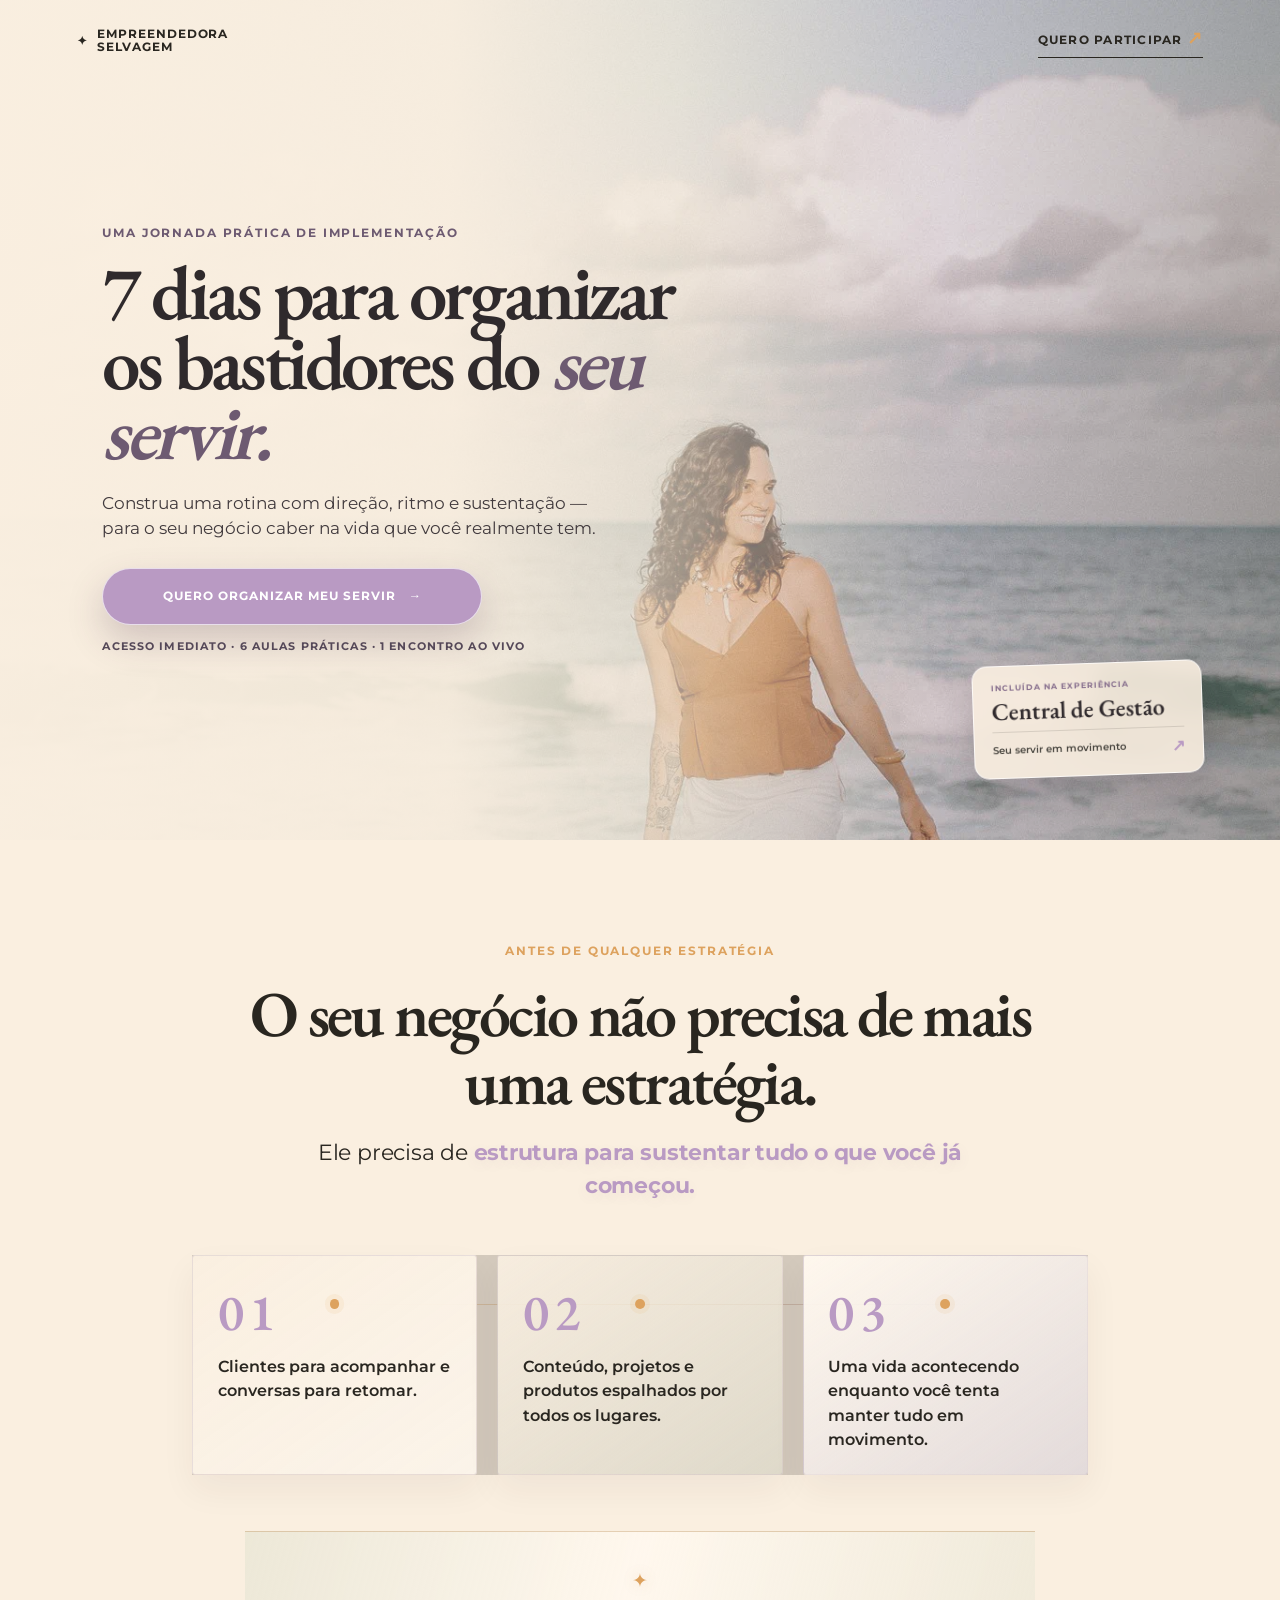
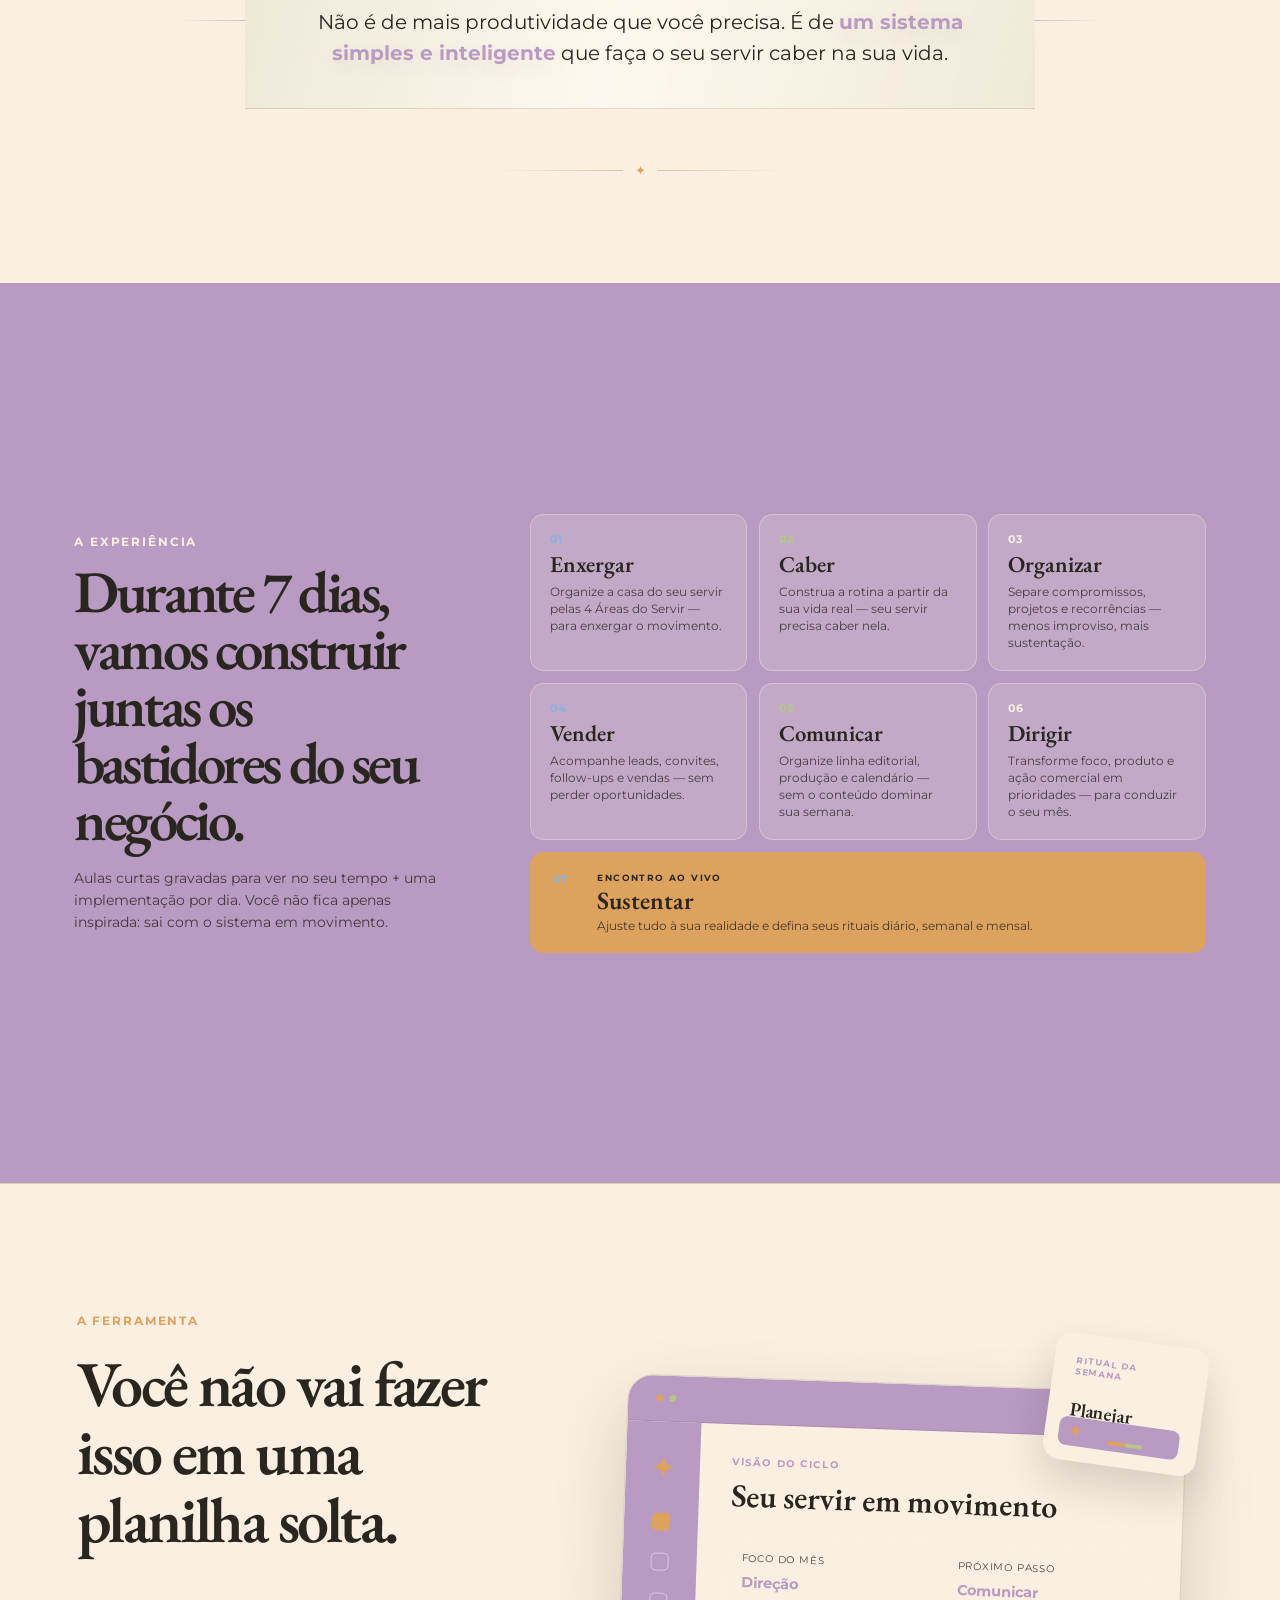
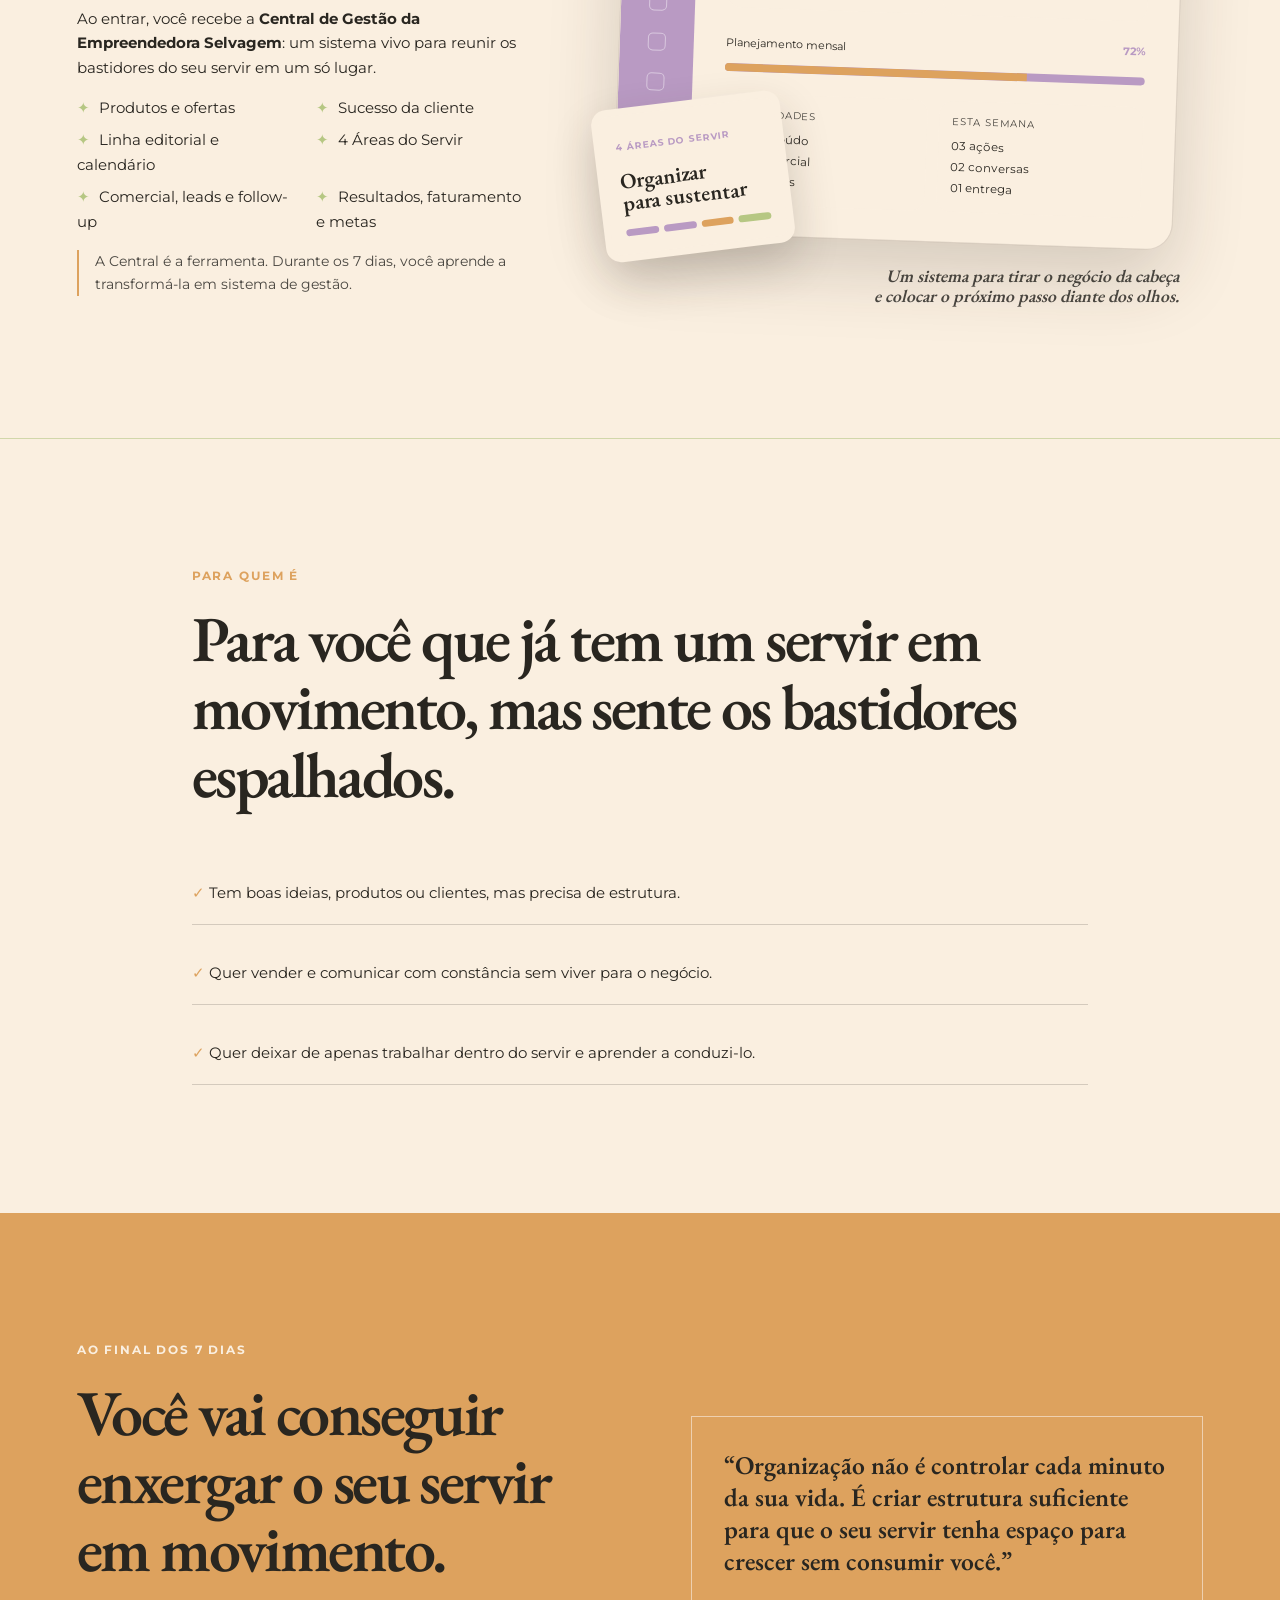
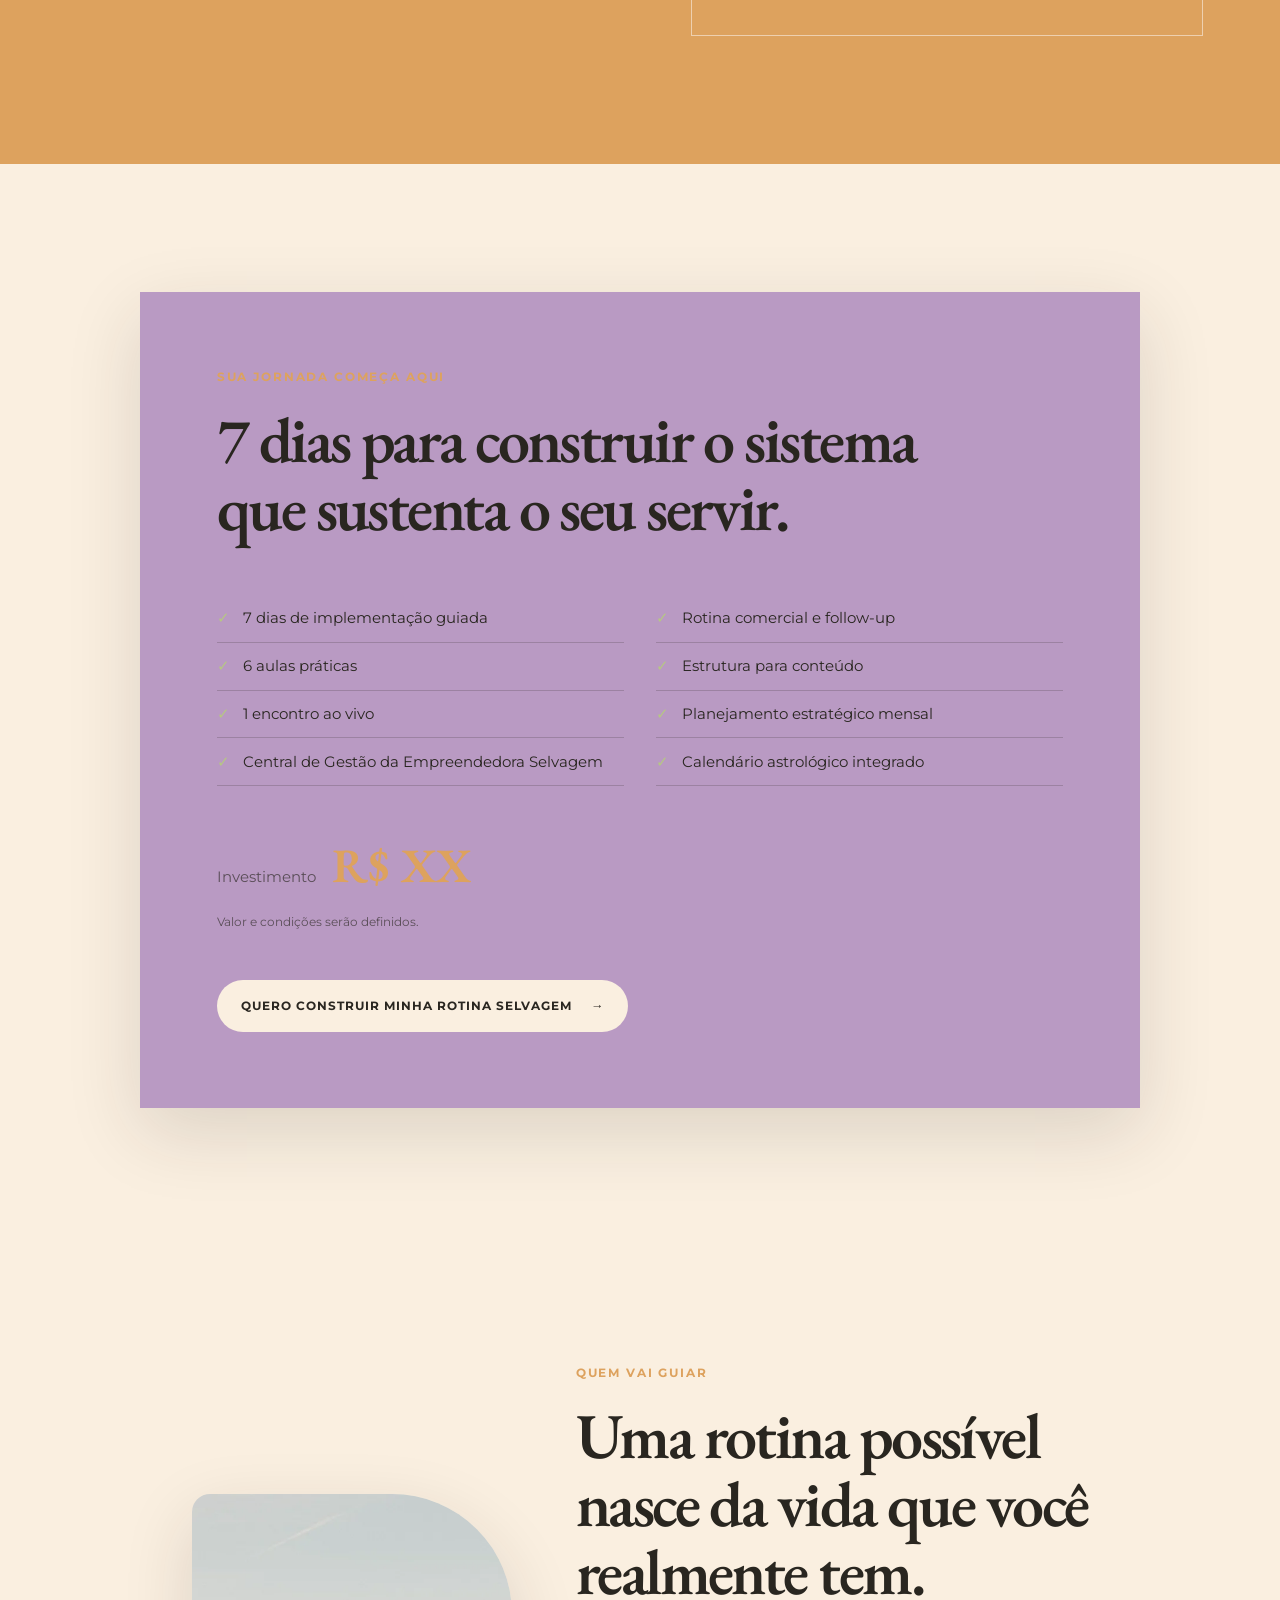
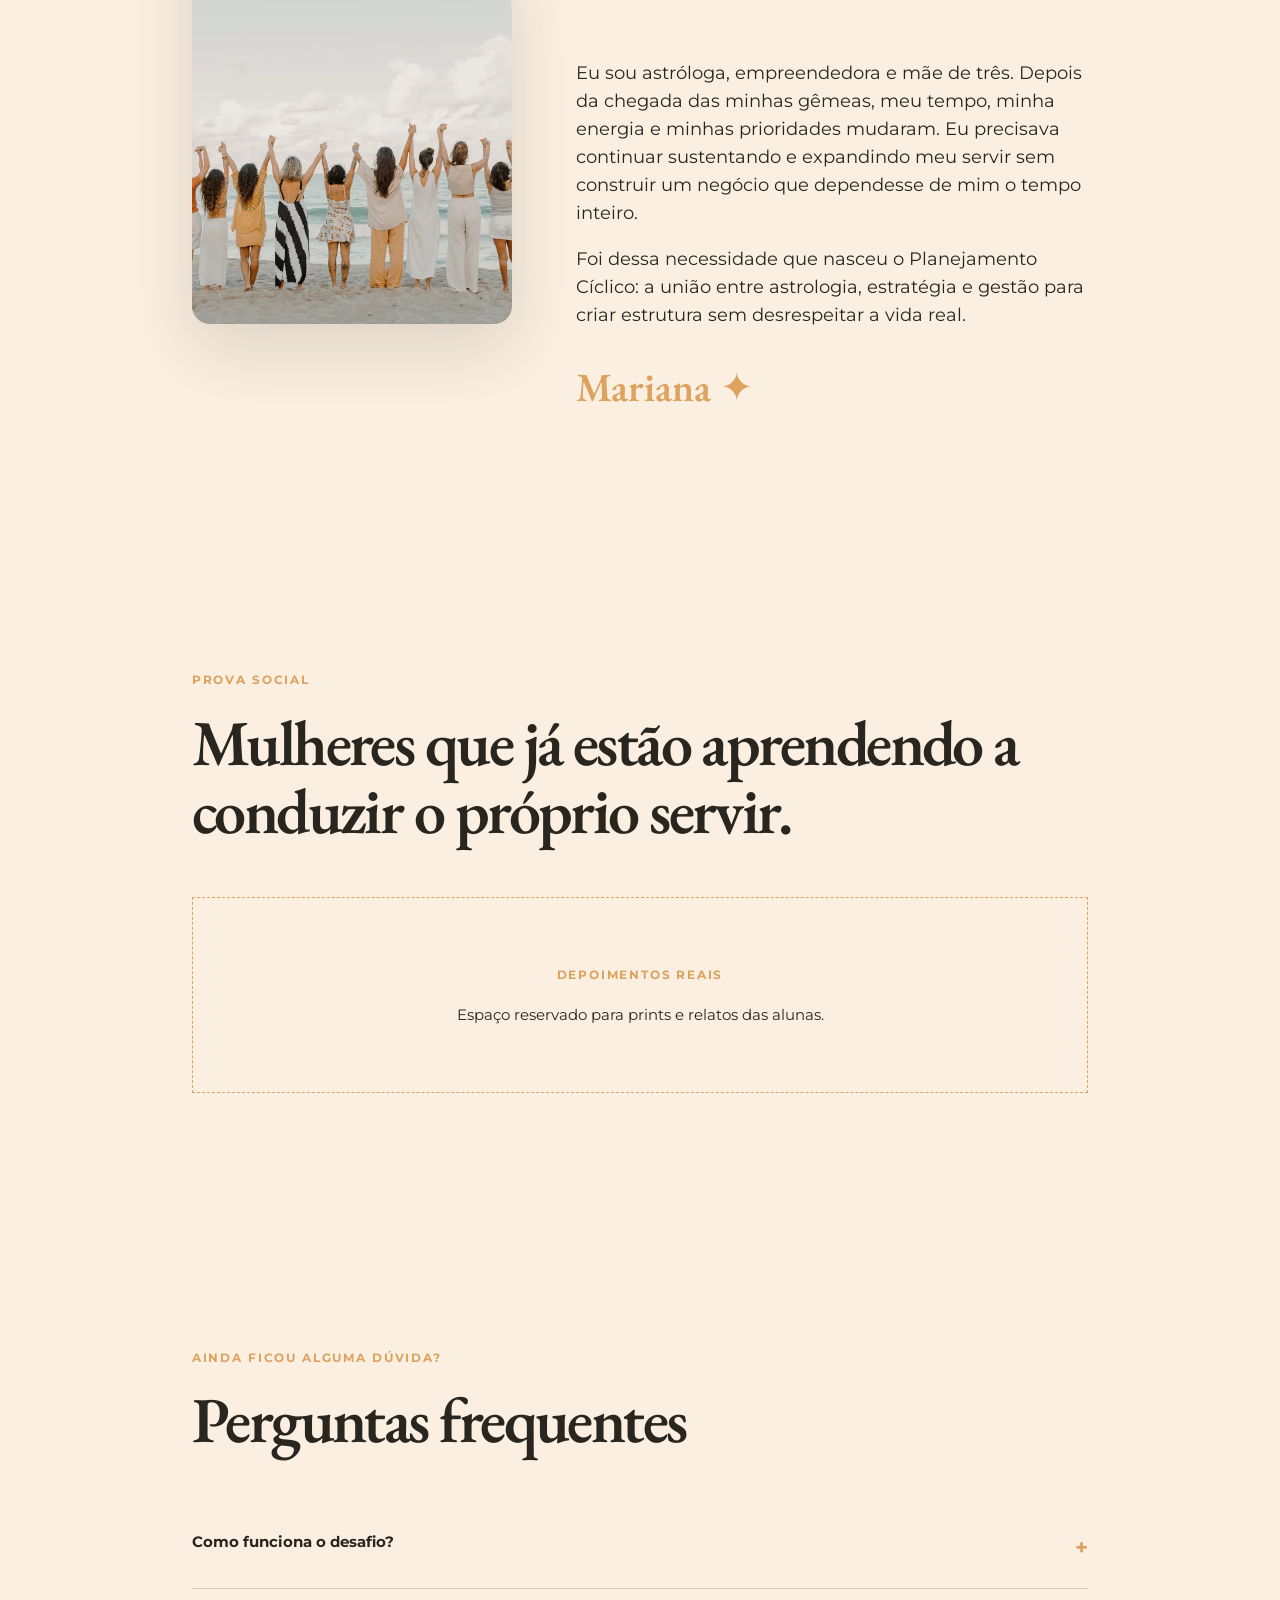
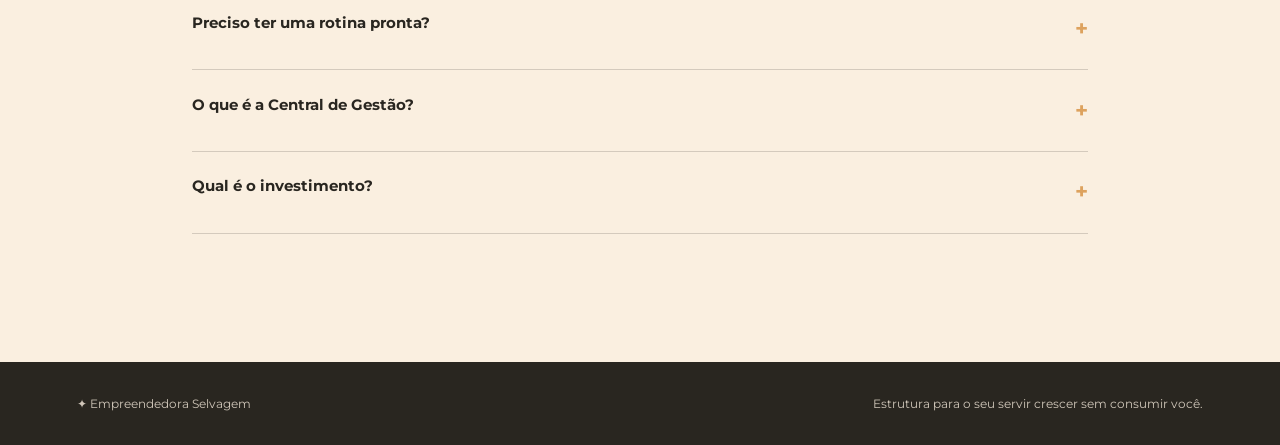
==== V2/index.html @ bae923fe "feat: add background-image hero alternative v2" ====
<!doctype html>
<html lang="pt-BR">
<head>
  <meta charset="utf-8">
  <meta name="viewport" content="width=device-width, initial-scale=1">
  <meta name="description" content="7 dias para organizar os bastidores do seu servir e construir uma rotina que caiba na sua vida.">
  <title>Rotina da Empreendedora Selvagem | 7 dias para organizar seu servir</title>
  <style>
@font-face{font-family:'EB Garamond';font-style:normal;font-weight:600;font-display:swap;src:url([data-uri]) format('woff2');}
@font-face{font-family:'Montserrat';font-style:normal;font-weight:400 700;font-display:swap;src:url([data-uri]) format('woff2');}







:root{--ink:#292620;--deep:#B99AC3;--cream:#FAEFE0;--paper:#FAEFE0;--rose:#B99AC3;--gold:#DDA25E;--sage:#B6C783;--line:rgba(52,40,32,.16);--shadow:0 24px 70px rgba(16,45,41,.12)}*{box-sizing:border-box}html{scroll-behavior:smooth}body{margin:0;background:var(--paper);color:var(--ink);font-family:Montserrat,'Trebuchet MS','Segoe UI',Arial,sans-serif;line-height:1.6}h1,h2,h3,p{margin-top:0}h1,h2,h3{font-family:'EB Garamond',Georgia,'Times New Roman',serif;font-weight:600;line-height:1.06}h1{font-size:clamp(3.2rem,7vw,7rem);letter-spacing:-.055em;margin-bottom:1.5rem}h2{font-size:clamp(2.4rem,5vw,4.8rem);letter-spacing:-.04em}h3{font-size:2rem;margin:.35rem 0 1rem}.section{padding:8rem max(6vw,24px)}.narrow{max-width:1050px;margin:auto}.site-header{height:82px;display:flex;align-items:center;justify-content:space-between;padding:0 max(6vw,24px);position:absolute;top:0;left:0;right:0;z-index:2}.brand{font-weight:700;text-transform:uppercase;letter-spacing:.08em;font-size:.72rem;line-height:1.1;color:inherit;text-decoration:none;display:flex;gap:.6rem;align-items:center}.brand:first-letter{font-size:1.5rem;color:var(--rose)}.header-link{color:inherit;text-decoration:none;border-bottom:1px solid currentColor;padding-bottom:4px;font-size:.78rem;font-weight:700;text-transform:uppercase;letter-spacing:.1em}.header-link span{color:var(--rose);font-size:1.1rem}.eyebrow{text-transform:uppercase;letter-spacing:.16em;font-size:.72rem;font-weight:700;color:var(--rose);margin-bottom:1.2rem}.hero{min-height:100vh;padding-top:13rem;display:grid;grid-template-columns:1.1fr .9fr;align-items:center;gap:5vw;background:var(--cream);overflow:hidden}.hero-copy{max-width:720px}.hero h1 em{color:var(--rose);font-style:normal}.hero-lead{max-width:600px;font-size:1.18rem}.hero-actions{display:flex;align-items:center;gap:1.2rem;flex-wrap:wrap;margin-top:2.2rem}.button{display:inline-flex;align-items:center;justify-content:center;gap:1.2rem;min-height:52px;padding:0 1.5rem;border-radius:999px;text-decoration:none;font-size:.78rem;font-weight:700;text-transform:uppercase;letter-spacing:.08em;transition:.25s ease}.button:hover{transform:translateY(-3px);box-shadow:var(--shadow)}.button-primary{background:var(--rose);color:#fff}.button-light{background:var(--cream);color:var(--ink)}.microcopy{font-size:.75rem;max-width:130px;line-height:1.3;opacity:.7}.hero-art{min-height:480px;position:relative;display:grid;place-items:center}.orbit{position:absolute;border:1px solid rgba(24,59,52,.35);border-radius:50%;transform:rotate(-28deg)}.orbit-one{width:80%;height:45%;border-color:var(--rose)}.orbit-two{width:80%;height:68%;transform:rotate(58deg)}.orbit-three{width:65%;height:90%;transform:rotate(25deg);border-style:dashed}.sun{height:190px;width:190px;border-radius:50%;background:var(--rose);color:#fff;display:grid;place-content:center;text-align:center;font:600 5rem/ .8 'EB Garamond',Georgia,'Times New Roman',serif;box-shadow:0 25px 60px rgba(216,121,114,.3);z-index:1}.sun small{font:700 .8rem 'DM Sans';letter-spacing:.2em;text-transform:uppercase;margin-top:1rem}.leaf{position:absolute;color:var(--gold);font-size:2rem}.leaf-a{top:20%;left:12%}.leaf-b{right:13%;top:15%;color:var(--rose)}.leaf-c{bottom:12%;right:25%}.problem{padding-top:10rem;padding-bottom:10rem;text-align:center}.problem>p:not(.eyebrow){font-size:1.25rem}.problem-grid{display:grid;grid-template-columns:repeat(3,1fr);gap:1px;background:var(--line);margin:4rem 0;text-align:left}.problem-card{background:var(--paper);padding:2rem}.problem-card span,.day-number{color:var(--rose);font-weight:700;letter-spacing:.1em}.problem-card p{margin:2.5rem 0 0;font-weight:600}.closing-copy{max-width:680px;margin:auto}.journey{background:var(--deep);color:var(--cream)}.section-intro{max-width:780px;margin-bottom:4rem}.section-intro h2{color:#fff}.section-intro>p:last-child{max-width:560px;opacity:.75}.days-grid{display:grid;grid-template-columns:repeat(4,1fr);gap:1px;background:rgba(245,240,230,.2)}.day-card{background:var(--deep);padding:2rem;min-height:270px;border:1px solid rgba(245,240,230,.12)}.day-card p{opacity:.75}.day-card b{font-size:.82rem;color:var(--gold)}.day-live{grid-column:span 2;background:var(--rose);border-color:var(--rose)}.day-live p,.day-live b{opacity:1;color:#fff}.tag{font-size:.72rem;text-transform:uppercase;letter-spacing:.12em;font-weight:700}.system{display:grid;grid-template-columns:.9fr 1.1fr;gap:9vw;align-items:center;background:var(--sage)}.system-visual{display:grid;place-items:center}.dashboard{width:min(390px,90%);height:300px;background:var(--cream);border-radius:15px;padding:1.4rem;box-shadow:var(--shadow);transform:rotate(-4deg)}.dash-dot{display:inline-block;width:8px;height:8px;border-radius:50%;background:var(--rose);margin-right:5px}.dash-line{height:52px;background:linear-gradient(135deg,transparent 48%,var(--rose) 49%,var(--rose) 51%,transparent 52%),linear-gradient(165deg,transparent 58%,var(--gold) 59%,var(--gold) 61%,transparent 62%);margin:2rem 0;border-bottom:1px solid var(--line)}.dash-row{display:flex;gap:10px}.dash-row i{display:block;height:45px;flex:1;background:#B6C783;border-radius:6px}.dash-row i:first-child{background:var(--rose)}.dash-row.short{margin-top:10px}.dash-row.short i{height:25px}.system-visual p{font:600 1.35rem/1.1 'EB Garamond',Georgia,'Times New Roman',serif;margin-top:3rem;text-align:center}.feature-list{display:grid;grid-template-columns:1fr 1fr;gap:.7rem 2rem;padding:0;list-style:none}.feature-list li:before{content:'✦';color:var(--rose);margin-right:.6rem}.note{border-left:2px solid var(--rose);padding-left:1rem;font-size:.9rem}.audience{padding-top:10rem;padding-bottom:10rem}.checks{display:grid;gap:1rem;margin-top:3rem}.checks p{margin:0;padding:1.2rem 0;border-bottom:1px solid var(--line)}.checks p::first-letter{color:var(--rose)}.transformation{background:var(--rose);color:#fff;display:grid;grid-template-columns:1fr 1fr;gap:8vw;align-items:end}.transformation .eyebrow{color:var(--cream)}.quote-box{border:1px solid rgba(255,255,255,.5);padding:2rem;font:1.6rem/1.25 'EB Garamond',Georgia,'Times New Roman',serif}.offer{background:var(--cream);padding-top:7rem;padding-bottom:7rem}.offer-card{max-width:1000px;margin:auto;background:var(--deep);color:var(--cream);padding:clamp(2rem,6vw,5rem);box-shadow:var(--shadow)}.offer-card h2{max-width:700px;color:#fff}.offer-columns{display:grid;grid-template-columns:1fr 1fr;gap:2rem;margin:3rem 0}.offer-columns ul{margin:0;padding:0;list-style:none}.offer-columns li{padding:.7rem 0;border-bottom:1px solid rgba(245,240,230,.18)}.offer-columns li:before{content:'✓';color:var(--gold);margin-right:.8rem}.price-placeholder{margin:3rem 0;display:flex;align-items:baseline;gap:1rem;flex-wrap:wrap}.price-placeholder span,.price-placeholder small{opacity:.65}.price-placeholder strong{font:600 3rem 'EB Garamond',Georgia,'Times New Roman',serif;color:var(--gold)}.price-placeholder small{flex-basis:100%;font-size:.75rem}.about{padding-top:10rem;padding-bottom:6rem}.about p:not(.eyebrow):not(.signature){max-width:700px;font-size:1.1rem}.signature{font:2.5rem 'EB Garamond',Georgia,'Times New Roman',serif;color:var(--rose);margin-top:2rem}.proof{padding-top:4rem;padding-bottom:8rem}.testimonial-placeholder{border:1px dashed var(--rose);padding:4rem;text-align:center;color:var(--rose)}.testimonial-placeholder span{font-weight:700;text-transform:uppercase;letter-spacing:.15em;font-size:.75rem}.testimonial-placeholder p{color:var(--ink);margin:1rem 0 0}.faq{padding-top:5rem;padding-bottom:10rem}.faq details{border-bottom:1px solid var(--line);padding:1.4rem 0}.faq summary{cursor:pointer;font-weight:700;list-style:none;display:flex;justify-content:space-between}.faq summary:after{content:'+';font-size:1.4rem;color:var(--rose)}.faq details[open] summary:after{content:'−'}.faq details p{max-width:700px;margin:1rem 0 0;opacity:.75}.site-footer{padding:2rem max(6vw,24px);background:var(--ink);color:var(--cream);display:flex;justify-content:space-between;gap:2rem;font-size:.75rem}.site-footer p{margin:0;opacity:.8}.reveal{opacity:1;transform:none;transition:opacity .7s ease,transform .7s ease}.reveal.visible{opacity:1;transform:none}@media(max-width:800px){.section{padding:5.5rem 24px}.hero{display:block;padding-top:9rem}.hero-art{min-height:350px;margin-top:2rem}.hero h1{font-size:3.5rem}.problem-grid,.days-grid,.system,.transformation{grid-template-columns:1fr}.day-live{grid-column:span 1}.system-visual{order:2}.feature-list,.offer-columns{grid-template-columns:1fr}.site-footer{display:block}.site-footer p+p{margin-top:.6rem}.header-link{font-size:.65rem}.brand{font-size:.62rem}}

  
/* Mobile polish + offline resilience */
@media(max-width:520px){
  .section{padding:4.5rem 18px}
  .site-header{height:70px;padding:0 18px}
  .brand{font-size:.58rem;letter-spacing:.06em}
  .header-link{font-size:.58rem;letter-spacing:.07em;min-height:44px;display:flex;align-items:center}
  .hero{min-height:auto;padding-top:8.5rem;padding-bottom:4rem}
  .hero h1{font-size:clamp(2.75rem,14vw,4.2rem);line-height:.98;letter-spacing:-.06em}
  .hero-lead{font-size:1rem;line-height:1.55}
  .hero-actions{display:block;margin-top:1.8rem}
  .button{width:100%;min-height:56px;padding:0 1rem;font-size:.68rem}
  .microcopy{display:block;max-width:none;text-align:center;margin:.75rem auto 0}
  .hero-art{min-height:280px;margin-top:1.5rem}
  .sun{width:140px;height:140px;font-size:3.8rem}
  .problem{padding-top:5rem;padding-bottom:5rem}
  h2{font-size:clamp(2.15rem,10vw,3.2rem)}
  .problem-grid{grid-template-columns:1fr;margin:2.5rem 0}
  .problem-card{padding:1.35rem}
  .problem-card p{margin:1rem 0 0}
  .journey{padding-top:5rem;padding-bottom:5rem}
  .section-intro{margin-bottom:2.5rem}
  .days-grid{grid-template-columns:1fr;gap:0}
  .day-card{min-height:0;padding:1.5rem}
  .day-live{grid-column:auto}
  .day-card h3{font-size:1.8rem}
  .system{gap:3rem}
  .system-visual{min-height:280px}
  .dashboard{height:220px;transform:rotate(-2deg)}
  .system-visual p{font-size:1.1rem;margin-top:2rem}
  .feature-list{grid-template-columns:1fr;gap:.2rem}
  .audience{padding-top:5rem;padding-bottom:5rem}
  .transformation{gap:2rem}
  .quote-box{font-size:1.3rem;padding:1.35rem}
  .offer{padding:3rem 18px}
  .offer-card{padding:2rem 1.25rem}
  .offer-card h2{font-size:2.45rem}
  .offer-columns{grid-template-columns:1fr;gap:0;margin:2rem 0}
  .price-placeholder strong{font-size:2.6rem}
  .about{padding-top:5rem;padding-bottom:4rem}
  .about p:not(.eyebrow):not(.signature){font-size:1rem}
  .proof{padding-top:3rem;padding-bottom:5rem}
  .testimonial-placeholder{padding:2.5rem 1rem}
  .faq{padding-top:3rem;padding-bottom:6rem}
  .faq summary{gap:1rem;min-height:44px;align-items:center}
  .site-footer{padding:1.5rem 18px;font-size:.7rem}
}
@media(prefers-reduced-motion:reduce){html{scroll-behavior:auto}.button{transition:none}.reveal{transition:none}}

  
.hero-photo{width:min(320px,72%);height:430px;border-radius:160px 160px 24px 24px;overflow:hidden;transform:rotate(5deg);box-shadow:var(--shadow);border:10px solid rgba(255,255,255,.58);z-index:2}.hero-photo img,.about-photo img,.photo-stack img{width:100%;height:100%;object-fit:cover;display:block}.photo-stack{display:flex;align-items:flex-end;gap:1rem;margin-bottom:2rem;transform:rotate(-3deg)}.photo-stack img{width:145px;height:185px;object-fit:cover;border:7px solid var(--cream);box-shadow:var(--shadow)}.photo-stack img+img{height:220px;transform:translateY(-18px) rotate(5deg)}.system-visual .dashboard{margin-top:-1rem}.about{display:grid;grid-template-columns:minmax(220px,320px) 1fr;gap:5vw;align-items:center}.about-photo{height:430px;border-radius:18px 120px 18px 18px;overflow:hidden;box-shadow:var(--shadow);background:var(--sage)}.about-copy{min-width:0}.about-copy h2{max-width:700px}@media(max-width:800px){.hero-photo{width:210px;height:285px}.photo-stack{justify-content:center}.photo-stack img{width:115px;height:150px}.photo-stack img+img{height:180px}.about{display:block}.about-photo{height:330px;width:min(100%,280px);margin:0 auto 3rem;border-radius:18px 100px 18px 18px}}@media(max-width:520px){.hero-photo{width:190px;height:260px;border-width:7px}.photo-stack{gap:.5rem;margin-bottom:1rem}.photo-stack img{width:100px;height:132px;border-width:5px}.photo-stack img+img{height:160px}.about-photo{height:300px;width:230px}}

/* Central mockup composition */
.central-section{grid-template-columns:.86fr 1.14fr;gap:5vw;overflow:hidden}.central-showcase{position:relative;min-height:590px;display:flex;align-items:center;justify-content:center}.mockup-main{width:min(560px,100%);border-radius:26px;background:#FAEFE0;border:1px solid rgba(52,40,32,.14);box-shadow:0 30px 70px rgba(52,40,32,.18);overflow:hidden;transform:rotate(2deg);z-index:1}.mockup-bar{height:46px;background:#B99AC3;border-bottom:1px solid rgba(52,40,32,.12);display:flex;align-items:center;gap:6px;padding:0 15px;color:#B99AC3;font-size:.7rem}.mockup-bar span{width:7px;height:7px;border-radius:50%;background:#B99AC3}.mockup-bar span:nth-child(2){background:#DDA25E}.mockup-bar span:nth-child(3){background:#B6C783}.mockup-bar b{margin-left:12px;font-weight:700;letter-spacing:.04em}.mockup-bar em{margin-left:auto;font-style:normal;letter-spacing:.12em}.mockup-body{display:grid;grid-template-columns:74px 1fr;min-height:340px}.mockup-body aside{background:#B99AC3;padding:25px 18px;display:flex;flex-direction:column;align-items:center;gap:22px;color:#fff}.mockup-body aside strong{font-family:'EB Garamond',Georgia,serif;font-size:1.7rem;color:#DDA25E}.mockup-body aside i{width:18px;height:18px;border:1px solid rgba(255,255,255,.45);border-radius:5px;display:block}.mockup-body aside i.active{background:#DDA25E;border-color:#DDA25E}.mockup-content{padding:30px 32px;color:#292620}.mock-kicker{font-size:.62rem;letter-spacing:.16em;color:#B99AC3;font-weight:800;margin-bottom:.6rem}.mockup-content h3{font:600 2rem/1.05 'EB Garamond',Georgia,serif;margin:0 0 1.5rem;color:#292620}.mock-stats{display:grid;grid-template-columns:1fr 1fr;gap:12px}.mock-stats div,.mock-columns div{background:#FAEFE0;border-radius:14px;padding:13px}.mock-stats small,.mock-columns small{display:block;font-size:.62rem;color:#4A4741;text-transform:uppercase;letter-spacing:.08em}.mock-stats b{display:block;margin-top:5px;color:#B99AC3;font-size:.9rem}.mock-progress{margin:22px 0}.mock-progress span,.mock-progress b{font-size:.68rem}.mock-progress b{float:right;color:#B99AC3}.mock-progress i{display:block;clear:both;height:8px;border-radius:9px;background:#B99AC3;margin-top:9px;overflow:hidden}.mock-progress u{display:block;width:72%;height:100%;background:#DDA25E;text-decoration:none}.mock-columns{display:grid;grid-template-columns:1fr 1fr;gap:12px}.mock-columns p{font-size:.72rem;line-height:1.8;margin:7px 0 0}.mockup-float{position:absolute;border:7px solid #FAEFE0;box-shadow:0 20px 45px rgba(52,40,32,.2);z-index:2}.mockup-planner{width:150px;height:190px;right:0;top:4%;transform:rotate(8deg);border-radius:12px;overflow:hidden;background:#DDA25E}.mockup-planner img{width:100%;height:100%;display:block;object-fit:cover}.mockup-planner span{position:absolute;bottom:9px;left:9px;color:#fff;background:#B99AC3;padding:6px 9px;border-radius:8px;font:600 .85rem/1 'EB Garamond',Georgia,serif}.mockup-areas{left:0;bottom:9%;width:190px;background:#FAEFE0;border-radius:15px;padding:18px 15px;transform:rotate(-7deg);color:#292620}.mockup-areas small{font-size:.58rem;letter-spacing:.1em;color:#B99AC3;font-weight:800}.mockup-areas b{display:block;font:600 1.35rem/1.05 'EB Garamond',Georgia,serif;margin:11px 0 15px}.mockup-areas div{display:flex;gap:5px}.mockup-areas i{height:7px;flex:1;border-radius:9px;background:#B99AC3}.mockup-areas i:nth-child(2){background:#B99AC3}.mockup-areas i:nth-child(3){background:#DDA25E}.mockup-areas i:nth-child(4){background:#B6C783}.showcase-caption{position:absolute;right:4%;bottom:0;color:#4A4741;font:italic 1.1rem/1.15 'EB Garamond',Georgia,serif;text-align:right}.central-section .system-copy{position:relative;z-index:3}.central-section .feature-list{gap:.5rem 1.3rem}.central-section .note{color:#4A4741}@media(max-width:800px){.central-section{display:block}.central-showcase{min-height:500px;margin-top:3rem}.mockup-main{width:calc(100% - 35px)}.mockup-body{grid-template-columns:54px 1fr}.mockup-body aside{padding:20px 12px}.mockup-content{padding:22px 18px}.mockup-content h3{font-size:1.65rem}.mockup-planner{right:0;top:0;width:112px;height:145px}.mockup-areas{left:0;bottom:9%;width:150px;padding:13px}.mockup-areas b{font-size:1.15rem}.showcase-caption{right:2%;bottom:-1rem;font-size:.95rem}}@media(max-width:520px){.central-showcase{min-height:450px;margin-top:2rem}.mockup-main{width:calc(100% - 20px);transform:rotate(1deg)}.mockup-body{min-height:290px}.mockup-content{padding:19px 14px}.mockup-content h3{font-size:1.4rem;margin-bottom:1rem}.mock-stats{gap:7px}.mock-stats div,.mock-columns div{padding:9px}.mock-columns p{font-size:.62rem}.mockup-planner{width:88px;height:118px;border-width:5px}.mockup-planner span{font-size:.72rem;bottom:5px;left:5px;padding:4px 5px}.mockup-areas{width:132px;bottom:8%;padding:10px;border-width:5px}.mockup-areas b{font-size:1rem;margin:7px 0 10px}.showcase-caption{bottom:-1.6rem;right:0;font-size:.82rem}}

/* Hero v2 — emoção + produto */
.hero-updated{position:relative;min-height:100svh;padding-top:8.5rem;padding-bottom:5rem;grid-template-columns:minmax(0,1fr) minmax(390px,.9fr);gap:5vw;background:linear-gradient(110deg,#FAEFE0 0%,#FAEFE0 56%,#FAEFE0 56%,#B99AC3 100%);overflow:hidden}.hero-updated .hero-copy{max-width:690px;align-self:center;position:relative;z-index:2}.hero-updated h1{font-size:clamp(3.7rem,6.2vw,6.7rem);max-width:680px}.hero-updated .hero-lead{max-width:570px;font-size:1.14rem;color:#4A4741}.hero-updated .hero-actions{margin-top:2rem}.hero-updated .button-primary{min-width:285px;background:#B99AC3;box-shadow:0 18px 40px rgba(111,85,125,.28);border:1px solid rgba(255,255,255,.55)}.hero-delivery{display:grid;grid-template-columns:repeat(4,auto);gap:0;margin-top:2rem;border-top:1px solid rgba(52,40,32,.18);border-bottom:1px solid rgba(52,40,32,.18);padding:.95rem 0;max-width:640px}.hero-delivery span{font-size:.67rem;line-height:1.25;color:#4A4741;padding:0 .8rem;border-right:1px solid rgba(52,40,32,.15)}.hero-delivery span:first-child{padding-left:0}.hero-delivery span:last-child{border:0}.hero-delivery b{display:block;color:#292620;font-size:.77rem}.hero-visual-panel{position:relative;min-height:590px;display:grid;place-items:center}.hero-photo-large{width:min(410px,80%);height:560px;border-radius:220px 220px 20px 20px;overflow:hidden;border:10px solid rgba(255,247,236,.9);box-shadow:0 32px 75px rgba(52,40,32,.22);transform:rotate(3deg)}.hero-photo-large:after{content:'';position:absolute;inset:0;background:linear-gradient(180deg,transparent 55%,rgba(52,40,32,.18));pointer-events:none}.hero-photo-large img{width:100%;height:100%;object-fit:cover;display:block}.hero-product-card{position:absolute;left:-1.6rem;bottom:2.2rem;width:270px;background:#FAEFE0;border:7px solid #FAEFE0;box-shadow:0 25px 55px rgba(52,40,32,.22);border-radius:18px;overflow:hidden;transform:rotate(-6deg);z-index:2}.product-top{height:34px;background:#B99AC3;display:flex;align-items:center;gap:4px;padding:0 10px;font-size:.58rem;color:#B99AC3;font-weight:700}.product-top i{width:6px;height:6px;border-radius:50%;background:#B99AC3}.product-top i:nth-child(2){background:#DDA25E}.product-top i:nth-child(3){background:#B6C783}.product-top span{margin-left:6px}.product-inner{padding:16px}.product-inner small{font-size:.54rem;letter-spacing:.13em;color:#B99AC3;font-weight:800}.product-inner strong{display:block;font:600 1.55rem/1 'EB Garamond',Georgia,serif;color:#292620;margin:.45rem 0 1.1rem}.product-lines{display:grid;gap:7px}.product-lines b{height:8px;background:#FAEFE0;border-radius:10px}.product-lines b:nth-child(2){width:76%;background:#B99AC3}.product-lines b:nth-child(3){width:54%;background:#DDA25E}.product-mini{display:flex;gap:6px;margin-top:14px}.product-mini span{font-size:.55rem;padding:5px 7px;border-radius:7px;background:#B99AC3;color:#fff}.product-mini span+span{background:#DDA25E}.hero-seal{position:absolute;right:0;top:9%;width:92px;height:92px;border-radius:50%;background:#DDA25E;color:#fff;display:grid;place-content:center;text-align:center;font:600 2.6rem/.7 'EB Garamond',Georgia,serif;box-shadow:0 14px 35px rgba(185,138,80,.35);transform:rotate(8deg)}.hero-seal small{font:800 .62rem Montserrat,Arial,sans-serif;letter-spacing:.15em;text-transform:uppercase;margin-top:.7rem}@media(max-width:900px){.hero-updated{grid-template-columns:1fr;padding-top:8rem;gap:1rem}.hero-updated .hero-copy{max-width:720px}.hero-visual-panel{min-height:460px;max-width:600px;width:100%;margin:auto}.hero-photo-large{height:430px;width:310px}.hero-product-card{left:3%;bottom:2rem}.hero-seal{right:8%;top:5%}}@media(max-width:520px){.hero-updated{padding:6.5rem 18px 3.8rem;background:linear-gradient(155deg,#FAEFE0 0%,#FAEFE0 53%,#FAEFE0 53%,#B99AC3 100%)}.hero-updated h1{font-size:clamp(3.15rem,14vw,4.5rem)}.hero-updated .hero-lead{font-size:1rem}.hero-updated .button-primary{width:100%;min-width:0}.hero-delivery{grid-template-columns:1fr 1fr;gap:0;margin-top:1.5rem;padding:.55rem 0}.hero-delivery span{padding:.65rem .7rem;border-bottom:1px solid rgba(52,40,32,.15)}.hero-delivery span:nth-child(odd){padding-left:0}.hero-delivery span:nth-child(even){border-right:0}.hero-delivery span:nth-last-child(-n+2){border-bottom:0}.hero-visual-panel{min-height:370px;margin-top:1rem}.hero-photo-large{width:230px;height:330px;border-width:7px}.hero-product-card{width:190px;left:0;bottom:1.2rem;border-width:5px}.product-inner{padding:11px}.product-inner strong{font-size:1.25rem;margin:.35rem 0 .8rem}.product-lines{gap:5px}.product-lines b{height:6px}.product-mini{margin-top:9px}.product-mini span{font-size:.45rem}.hero-seal{right:0;width:66px;height:66px;font-size:1.9rem;top:4%}.hero-seal small{font-size:.46rem;margin-top:.5rem}.hero-updated .hero-actions{margin-top:1.5rem}}

/* Hero v3 — foto ampliada e órbitas na headline */
.hero-updated .hero-copy{isolation:isolate}.headline-frame{position:absolute;z-index:-1;left:-10rem;top:-7rem;width:620px;height:520px;pointer-events:none;opacity:.72}.headline-orbit{position:absolute;border:1px solid rgba(111,85,125,.20);border-radius:50%;display:block}.headline-orbit.orbit-a{width:610px;height:360px;left:0;top:72px;transform:rotate(-19deg)}.headline-orbit.orbit-b{width:435px;height:520px;left:93px;top:0;border-style:dashed;border-color:rgba(185,138,80,.34);transform:rotate(27deg)}.headline-star{position:absolute;right:23px;bottom:45px;color:#DDA25E;font-size:1.25rem;font-style:normal}.hero-photo-large{width:min(535px,94%);height:728px;border-radius:270px 270px 24px 24px}.hero-visual-panel{min-height:720px}.hero-product-card{left:-3.2rem;bottom:1.8rem}.hero-seal{right:-2%;top:7%}@media(max-width:900px){.headline-frame{left:-7rem;top:-6rem;transform:scale(.84);transform-origin:top left}.hero-visual-panel{min-height:550px}.hero-photo-large{width:390px;height:530px}.hero-product-card{left:1%;bottom:1.7rem}.hero-seal{right:4%;top:4%}}@media(max-width:520px){.headline-frame{left:-8.5rem;top:-7.5rem;transform:scale(.56);transform-origin:top left;opacity:.5}.hero-visual-panel{min-height:405px}.hero-photo-large{width:275px;height:382px}.hero-product-card{left:0;bottom:1.2rem}.hero-seal{right:0;top:4%}}

/* Hero v5 — apenas a foto foi ampliada; composição original preservada */
@media(min-width:901px){.hero-photo-large{transform:translateY(-22px) rotate(3deg) scale(1.2);transform-origin:center center}}

/* Hero v6 — colunas mais próximas e foto levemente elevada, fluido ao viewport */
@media(min-width:901px){.hero-updated{gap:clamp(32px,3vw,44px)}.hero-visual-panel{transform:translateX(clamp(-34px,-2.4vw,-22px))}.hero-photo-large{transform:translateY(clamp(-42px,-3vw,-30px)) rotate(3deg) scale(1.2);transform-origin:center center}.hero-product-card{left:calc(-3.2rem + clamp(22px,2.4vw,34px))}}

/* Hero v7 — compactação, órbita centrada e escala fluida */
.keep-together{white-space:nowrap}.hero-updated{min-height:100svh}@media(min-width:901px){.hero-updated .hero-copy{align-self:center}.hero-updated .hero-copy .eyebrow{margin-bottom:clamp(10px,1vw,14px)}.hero-updated h1{line-height:.99;margin-bottom:clamp(14px,1.4vw,18px)}.hero-updated .hero-lead{margin-bottom:0}.hero-updated .hero-actions{margin-top:clamp(18px,1.8vw,24px)}.hero-updated .hero-delivery{margin-top:clamp(16px,1.7vw,22px)}.hero-photo-large{transform:translateY(clamp(-50px,-3.6vw,-40px)) rotate(3deg) scale(1.2)}.headline-frame{left:-20px;top:-10px;width:590px;height:430px;opacity:.95}.headline-orbit.orbit-a{left:0;top:0;width:590px;height:390px;border:1.4px solid rgba(111,85,125,.42);transform:rotate(-19deg)}.headline-orbit.orbit-b{left:65px;top:-25px;width:460px;height:440px;border:1.35px dashed rgba(185,138,80,.58);transform:rotate(27deg)}.headline-star{right:5px;bottom:5px;color:#DDA25E;font-size:1.4rem;text-shadow:0 2px 10px rgba(185,138,80,.22)}.hero-seal{width:112px;height:112px;font-size:3.15rem;line-height:.68}.hero-seal small{font-size:.68rem;margin-top:.78rem}}@media(max-width:900px){.hero-updated{min-height:auto}.keep-together{white-space:nowrap}.hero-updated .hero-copy .eyebrow{margin-bottom:12px}.hero-updated h1{line-height:1.01;margin-bottom:16px}.hero-updated .hero-actions{margin-top:20px}.hero-updated .hero-delivery{margin-top:20px}}@media(max-width:520px){.keep-together{white-space:normal}.hero-updated h1{line-height:1.02}.hero-updated .hero-copy .eyebrow{margin-bottom:10px}.hero-updated .hero-actions{margin-top:16px}.hero-updated .hero-delivery{margin-top:16px}}

/* Hero v8 — movimento sutil inspirado nas referências */
@keyframes orbit-sway-a{0%,100%{transform:rotate(-19deg) scale(1)}50%{transform:rotate(-12deg) scale(1.012)}}@keyframes orbit-sway-b{from{transform:rotate(27deg)}to{transform:rotate(387deg)}}@keyframes cta-breathe{0%,100%{box-shadow:0 18px 40px rgba(111,85,125,.26),0 0 0 0 rgba(185,138,80,0)}50%{box-shadow:0 22px 48px rgba(111,85,125,.32),0 0 0 7px rgba(185,138,80,.09)}}@keyframes mockup-float{0%,100%{transform:translateY(0) rotate(-6deg)}50%{transform:translateY(-8px) rotate(-5.3deg)}}@keyframes photo-glow{0%,100%{filter:drop-shadow(0 25px 48px rgba(52,40,32,.18))}50%{filter:drop-shadow(0 32px 62px rgba(111,85,125,.22))}}.headline-frame{opacity:.48}.hero-updated .button-primary{position:relative;overflow:hidden;animation:cta-breathe 3.8s ease-in-out infinite;transition:transform .24s ease,box-shadow .24s ease,background .24s ease}.hero-updated .button-primary:before{content:'';position:absolute;inset:0;background:linear-gradient(105deg,transparent 18%,rgba(255,255,255,.22) 48%,transparent 72%);transform:translateX(-130%);transition:transform .6s ease}.hero-updated .button-primary span{display:inline-block;transition:transform .24s ease}.hero-updated .button-primary:hover{transform:translateY(-3px);background:#B99AC3;box-shadow:0 24px 56px rgba(111,85,125,.36),0 0 0 7px rgba(185,138,80,.11)}.hero-updated .button-primary:hover:before{transform:translateX(130%)}.hero-updated .button-primary:hover span{transform:translateX(5px)}.hero-product-card{animation:mockup-float 6s ease-in-out infinite}.hero-photo-large{animation:photo-glow 7s ease-in-out infinite}.headline-orbit.orbit-a{animation:orbit-sway-a 26s ease-in-out infinite}.headline-orbit.orbit-b{animation:orbit-sway-b 46s linear infinite}@media(prefers-reduced-motion:reduce){.hero-updated .button-primary,.hero-product-card,.hero-photo-large,.headline-orbit.orbit-a,.headline-orbit.orbit-b{animation:none!important;transition:none!important}.hero-updated .button-primary:before{display:none}}

/* Performance + motion v9: no animated filters; stronger inexpensive CTA pulse */
@keyframes cta-breathe-strong{0%,100%{box-shadow:0 17px 34px rgba(111,85,125,.28),0 0 0 0 rgba(185,138,80,0)}50%{box-shadow:0 24px 54px rgba(111,85,125,.44),0 0 0 8px rgba(185,138,80,.15)}}
@keyframes cta-ring-strong{0%{opacity:.78;transform:scale(.92)}72%,100%{opacity:0;transform:scale(1.2)}}
.hero-photo-large{animation:none!important;filter:none!important;will-change:auto}.hero-updated .button-primary{isolation:isolate;overflow:visible;animation:cta-breathe-strong 2.05s ease-out infinite!important}.hero-updated .button-primary:after{content:'';position:absolute;z-index:-1;inset:-7px;border:1.5px solid rgba(185,138,80,.8);border-radius:inherit;pointer-events:none;animation:cta-ring-strong 2.05s ease-out infinite}.hero-updated .button-primary:before{border-radius:inherit;overflow:hidden}.hero-product-card{will-change:transform}.headline-orbit{will-change:transform}@media(prefers-reduced-motion:reduce){.hero-updated .button-primary:after{animation:none;display:none}.hero-updated .button-primary{animation:none!important}}

/* Hero v10 — CTA 50% maior + movimento visível no card da foto */
@keyframes cta-scale-pulse{0%,100%{transform:scale(1)}50%{transform:scale(1.035)}}
@keyframes photo-drift-desktop{0%,100%{transform:translateY(var(--photo-y)) rotate(3deg) scale(1.2)}50%{transform:translateY(calc(var(--photo-y) - 10px)) rotate(3.45deg) scale(1.208)}}
@keyframes photo-drift-mobile{0%,100%{transform:rotate(3deg) translateY(0)}50%{transform:rotate(3.35deg) translateY(-7px)}}
@keyframes photo-glint{0%,30%,100%{opacity:.07;transform:translateX(-18%)}56%{opacity:.22;transform:translateX(16%)}}
@keyframes seal-sway{0%,100%{transform:rotate(8deg) scale(1)}50%{transform:rotate(3deg) scale(1.05)}}
.hero-updated .button-primary{min-width:474px!important;min-height:78px!important;padding:1.35rem 2.15rem!important;font-size:1rem!important;letter-spacing:.065em;animation:cta-breathe-strong 2.05s ease-out infinite,cta-scale-pulse 2.05s ease-in-out infinite!important}.hero-photo-large{position:relative;will-change:transform;overflow:hidden}.hero-photo-large:after{content:'';position:absolute;inset:-3%;z-index:1;pointer-events:none;background:linear-gradient(110deg,transparent 27%,rgba(255,247,236,.5) 48%,transparent 68%);mix-blend-mode:soft-light;animation:photo-glint 8s ease-in-out infinite}.hero-photo-large img{position:relative;z-index:0}.hero-seal{animation:seal-sway 5.5s ease-in-out infinite;will-change:transform}@media(min-width:901px){.hero-photo-large{--photo-y:clamp(-50px,-3.6vw,-40px);animation:photo-drift-desktop 8s ease-in-out infinite!important}}@media(max-width:900px){.hero-photo-large{animation:photo-drift-mobile 8s ease-in-out infinite!important}.hero-updated .button-primary{min-width:0!important}}@media(max-width:520px){.hero-updated .button-primary{min-height:62px!important;padding:1.05rem 1.2rem!important;font-size:.88rem!important}}@media(prefers-reduced-motion:reduce){.hero-updated .button-primary,.hero-photo-large,.hero-photo-large:after,.hero-seal{animation:none!important}}

/* Hero v11 — estrela orbital com brilho sutil */
@keyframes headline-star-twinkle{0%,100%{transform:scale(.9) rotate(0deg);opacity:.58;text-shadow:0 0 0 rgba(185,138,80,0)}48%{transform:scale(1.28) rotate(18deg);opacity:1;text-shadow:0 0 18px rgba(185,138,80,.72)}72%{transform:scale(1.04) rotate(9deg);opacity:.82;text-shadow:0 0 8px rgba(185,138,80,.35)}}
.headline-star{display:block;animation:headline-star-twinkle 3.4s ease-in-out infinite;will-change:transform,opacity;text-shadow:0 0 8px rgba(185,138,80,.25)}@media(prefers-reduced-motion:reduce){.headline-star{animation:none!important}}

/* Hero v12 — rover luminoso nos links da navegação */
.site-header a{position:relative;isolation:isolate;transition:color .24s ease,transform .24s ease}.site-header a:before{content:'';position:absolute;z-index:-1;inset:-.45rem -.65rem;border-radius:999px;background:radial-gradient(circle at 50% 50%,rgba(221,162,94,.28),rgba(221,162,94,.07) 45%,transparent 72%);opacity:0;transform:scale(.72);transition:opacity .3s ease,transform .3s ease;pointer-events:none}.site-header a:after{content:'';position:absolute;left:-.12rem;right:-.12rem;bottom:-.34rem;height:1.5px;border-radius:20px;background:linear-gradient(90deg,transparent,rgba(221,162,94,.24) 20%,#DDA25E 50%,rgba(221,162,94,.24) 80%,transparent);opacity:0;transform:scaleX(.25);transform-origin:center;transition:opacity .28s ease,transform .34s cubic-bezier(.2,.8,.2,1);pointer-events:none}.site-header a:hover,.site-header a:focus-visible{color:#B99AC3;transform:translateY(-1px)}.site-header a:hover:before,.site-header a:focus-visible:before{opacity:1;transform:scale(1.08)}.site-header a:hover:after,.site-header a:focus-visible:after{opacity:1;transform:scaleX(1)}.site-header a:focus-visible{outline:2px solid rgba(221,162,94,.9);outline-offset:6px}@media(prefers-reduced-motion:reduce){.site-header a,.site-header a:before,.site-header a:after{transition:none!important}}

/* Dobra 2 v1 — diagnóstico com ritmo e virada visual */
.problem{position:relative;padding-block:clamp(5.8rem,8vw,7.4rem)!important}.problem-intro{max-width:850px;margin-inline:auto}.problem h2{max-width:800px;margin:0 auto 1.25rem!important}.problem-intro>p:last-child{max-width:710px;margin:0 auto!important}.problem-grid{position:relative;isolation:isolate;gap:clamp(1rem,2.2vw,1.7rem)!important;margin:clamp(2.7rem,5vw,4rem) 0 clamp(2.4rem,4.5vw,3.5rem)!important}.problem-grid:before{content:'';position:absolute;z-index:-1;top:2.75rem;left:11%;right:11%;height:1px;background:linear-gradient(90deg,transparent,rgba(185,138,80,.42) 14%,rgba(111,85,125,.34) 50%,rgba(185,138,80,.42) 86%,transparent)}.problem-card{position:relative;min-height:205px;padding:2rem 1.65rem 1.55rem!important;border:1px solid rgba(111,85,125,.14)!important;background:linear-gradient(145deg,rgba(255,253,248,.98),rgba(247,237,223,.72))!important;box-shadow:0 15px 35px rgba(52,40,32,.055);transition:transform .32s ease,box-shadow .32s ease,border-color .32s ease}.problem-card:before{content:'';position:absolute;top:2.35rem;left:50%;width:.62rem;height:.62rem;border-radius:999px;background:#DDA25E;box-shadow:0 0 0 6px rgba(221,162,94,.12);transform:translate(-50%,-50%)}.problem-card span{display:block;color:#B99AC3!important;font-family:'EB Garamond',Georgia,serif;font-size:clamp(2.8rem,4vw,3.75rem)!important;line-height:1;margin-bottom:1.3rem!important}.problem-card p{max-width:225px;margin:0 auto!important;font-size:.9rem;line-height:1.65}.problem-card:hover{transform:translateY(-6px);border-color:rgba(185,138,80,.5)!important;box-shadow:0 22px 42px rgba(52,40,32,.12)}.problem-resolution{position:relative;max-width:790px;margin:0 auto;padding:clamp(1.6rem,3.5vw,2.35rem) clamp(1.4rem,4vw,3.3rem);background:linear-gradient(105deg,rgba(231,229,212,.72),rgba(255,248,238,.96) 48%,rgba(231,229,212,.58));border-top:1px solid rgba(185,138,80,.36);border-bottom:1px solid rgba(185,138,80,.27);text-align:center}.problem-resolution:before,.problem-resolution:after{content:'';position:absolute;top:50%;width:clamp(1.5rem,5vw,4rem);height:1px;background:linear-gradient(90deg,transparent,rgba(111,85,125,.35))}.problem-resolution:before{right:100%}.problem-resolution:after{left:100%;transform:rotate(180deg)}.problem-resolution i{display:block;color:#DDA25E;font-style:normal;font-size:1rem;line-height:1;margin-bottom:.85rem}.closing-copy{max-width:650px!important;margin:0 auto!important;font-size:clamp(1.08rem,1.55vw,1.28rem)!important;line-height:1.55!important}.closing-copy strong{color:#B99AC3}@media(max-width:700px){.problem-grid{grid-template-columns:1fr!important}.problem-grid:before{top:8%;bottom:8%;left:50%;right:auto;width:1px;height:auto;background:linear-gradient(180deg,transparent,rgba(185,138,80,.4) 15%,rgba(111,85,125,.3) 80%,transparent)}.problem-card{min-height:0;padding:1.7rem 1.5rem!important}.problem-card:before{top:50%;left:1.05rem;transform:translateY(-50%)}.problem-card span,.problem-card p{padding-left:1rem;text-align:left;max-width:none}.problem-card span{margin-bottom:.6rem!important}.problem-resolution:before,.problem-resolution:after{display:none}}@media(prefers-reduced-motion:reduce){.problem-card{transition:none!important}}

/* Dobra 2 v2 — leitura mais forte, sequência mais orgânica e transição */
.problem-grid{gap:clamp(.9rem,1.55vw,1.28rem)!important}.problem-grid:before{top:3.05rem;left:13%;right:13%;background:linear-gradient(90deg,transparent,rgba(185,138,80,.22) 13%,rgba(185,138,80,.52) 50%,rgba(111,85,125,.2) 87%,transparent)}.problem-card{min-height:198px!important;padding:1.85rem 1.55rem 1.35rem!important;border-radius:3px!important}.problem-card:nth-child(1){background:linear-gradient(145deg,#FAEFE0,rgba(255,248,238,.9))!important}.problem-card:nth-child(2){background:linear-gradient(145deg,rgba(247,237,223,.98),rgba(231,229,212,.56))!important}.problem-card:nth-child(3){background:linear-gradient(145deg,rgba(255,248,238,.98),rgba(238,231,240,.58))!important}.problem-card:before{top:2.95rem;background:#DDA25E;box-shadow:0 0 0 5px rgba(221,162,94,.1)}.problem-card span{margin-bottom:1.12rem!important}.problem-card p{max-width:238px;font-size:.98rem!important;line-height:1.55!important}.problem-resolution{padding-block:clamp(1.7rem,3.7vw,2.5rem)!important}.problem-resolution i{font-size:1.18rem!important;margin-bottom:1rem!important;text-shadow:0 0 14px rgba(185,138,80,.25)}.closing-copy strong{position:relative;text-shadow:0 7px 20px rgba(111,85,125,.12)}.problem-to-journey{display:flex;align-items:center;justify-content:center;gap:.7rem;margin:clamp(2rem,4vw,3.4rem) auto 0;width:min(290px,68vw);color:#DDA25E}.problem-to-journey span{display:block;flex:1;height:1px;background:linear-gradient(90deg,transparent,rgba(185,138,80,.42))}.problem-to-journey span:last-child{transform:rotate(180deg)}.problem-to-journey i{font-style:normal;font-size:.8rem;animation:journey-bridge-glow 3.8s ease-in-out infinite}@keyframes journey-bridge-glow{0%,100%{opacity:.42;transform:scale(.85)}50%{opacity:1;transform:scale(1.18);text-shadow:0 0 14px rgba(185,138,80,.55)}}@media(max-width:700px){.problem-grid{gap:.85rem!important}.problem-card p{font-size:.95rem!important}.problem-card:before{top:50%}.problem-to-journey{margin-top:2rem}.problem-grid:before{top:8%;bottom:8%;left:50%;right:auto;width:1px;height:auto;background:linear-gradient(180deg,transparent,rgba(185,138,80,.38) 15%,rgba(111,85,125,.2) 80%,transparent)}}@media(prefers-reduced-motion:reduce){.problem-to-journey i{animation:none!important}}

/* Dobra 2 v3 — subheadline com peso proporcional à headline */
.problem-intro>p:not(.eyebrow){max-width:780px!important;font-size:clamp(1.28rem,1.95vw,1.55rem)!important;line-height:1.48!important;letter-spacing:-.012em}.problem-intro>p:not(.eyebrow) strong{color:#B99AC3;font-weight:700;text-shadow:0 5px 16px rgba(111,85,125,.1)}@media(max-width:700px){.problem-intro>p:not(.eyebrow){font-size:clamp(1.12rem,5.1vw,1.32rem)!important;line-height:1.5!important}}


/* Dobra 2 v6 — subheadline fluida, sem asset decorativo */
.problem-intro>p:not(.eyebrow),.problem-intro>p:last-child{max-width:750px!important;font-size:clamp(1.08rem,1.75vw,1.375rem)!important;line-height:1.5!important;letter-spacing:-.01em}.problem-intro>p:not(.eyebrow) strong,.problem-intro>p:last-child strong{color:#B99AC3;font-weight:700;text-shadow:0 4px 13px rgba(111,85,125,.08)}.problem-grid{margin-top:clamp(2.35rem,4.2vw,3.4rem)!important}@media(max-width:700px){.problem-intro>p:not(.eyebrow),.problem-intro>p:last-child{font-size:clamp(1.05rem,4.5vw,1.22rem)!important;line-height:1.52!important}}

/* Camada global de fluidez — preserva a composição desktop e escala por viewport */
:root{--fluid-gutter:clamp(1.25rem,6vw,5rem);--fluid-section-y:clamp(4.75rem,10vw,8rem);--fluid-card-pad:clamp(1.3rem,2.5vw,2rem)}html{font-size:100%;}body{font-size:clamp(.94rem,1.2vw,1rem)}img,svg{max-inline-size:100%;height:auto}main,section,[class*="grid"],[class*="columns"],[class*="showcase"]{min-width:0}.section:not(.hero-updated){padding:var(--fluid-section-y) var(--fluid-gutter)}.site-header{height:clamp(4.4rem,6.4vw,5.125rem);padding-inline:var(--fluid-gutter)}h3{font-size:clamp(1.55rem,2.5vw,2rem)}.eyebrow{font-size:clamp(.66rem,1vw,.72rem);margin-bottom:clamp(.8rem,1.8vw,1.2rem)}.section-intro{margin-bottom:clamp(2.3rem,5vw,4rem)}.day-card{min-height:clamp(13rem,21.1vw,16.875rem);padding:var(--fluid-card-pad)}.offer-columns{gap:clamp(1.25rem,3vw,2rem);margin-block:clamp(2rem,4vw,3rem)}.price-placeholder{margin-block:clamp(2rem,4vw,3rem)}.about{padding-top:var(--fluid-section-y)!important;padding-bottom:clamp(4.75rem,7vw,6rem)!important}.offer{padding-top:var(--fluid-section-y)!important;padding-bottom:var(--fluid-section-y)!important}.mockup-main,.central-showcase,.dashboard{max-width:100%}.feature-list,.offer-columns{min-width:0}.days-grid,.feature-list,.offer-columns,.system,.transformation,.about,.central-section{min-width:0}@media(max-width:980px) and (min-width:901px){.hero-updated{grid-template-columns:1fr;min-height:auto;padding-top:clamp(7.4rem,13vw,8rem);gap:clamp(1rem,3vw,1.7rem)}.hero-updated .hero-copy{max-width:min(720px,100%)}.hero-visual-panel{min-height:clamp(30rem,55vw,34rem);max-width:600px;width:100%;margin-inline:auto;transform:none!important}.hero-photo-large{width:min(390px,78vw);height:clamp(27rem,53vw,33rem)}.hero-product-card{left:1%;bottom:1.7rem}.hero-seal{right:4%;top:4%}}@media(max-width:800px){:root{--fluid-gutter:clamp(1.1rem,5vw,2.2rem);--fluid-section-y:clamp(4.4rem,11vw,6rem)}.problem-grid,.days-grid,.system,.transformation{grid-template-columns:1fr}.feature-list,.offer-columns{grid-template-columns:1fr}.day-live{grid-column:span 1}.mockup-body{grid-template-columns:minmax(44px,14vw) minmax(0,1fr)}.problem-card,.day-card{min-height:0}.hero-delivery{max-width:100%}}@media(max-width:520px){body{font-size:.94rem}.section:not(.hero-updated){padding-inline:var(--fluid-gutter)}.site-header{height:4.4rem}.header-link{letter-spacing:.07em}.brand{gap:.4rem}.hero-updated{padding-inline:var(--fluid-gutter)}.hero-updated .button-primary{width:100%;min-width:0!important}.offer-card{padding:clamp(1.5rem,7vw,2rem)}.price-placeholder strong{font-size:clamp(2.35rem,12vw,3rem)}}

/* Jornada viewport v1 — narrativa editorial + mapa de 7 dias */
.journey-viewport{display:grid;align-items:center;min-height:100svh;padding-block:clamp(3rem,4.5vw,4rem)!important}.journey-layout{width:min(100%,1280px);margin-inline:auto;display:grid;grid-template-columns:minmax(17rem,.76fr) minmax(0,1.45fr);gap:clamp(2rem,5vw,5rem);align-items:center}.journey-viewport .section-intro{max-width:27rem;margin:0}.journey-viewport .section-intro h2{font-size:clamp(3rem,4.7vw,4.55rem);line-height:.98;margin-bottom:clamp(1rem,1.8vw,1.4rem)}.journey-viewport .section-intro>p:last-child{max-width:25rem;font-size:clamp(.94rem,1.18vw,1.05rem);line-height:1.55}.journey-viewport .days-grid{grid-template-columns:repeat(4,minmax(0,1fr));grid-template-rows:repeat(2,clamp(12rem,17vw,14rem));gap:clamp(.4rem,.7vw,.7rem);background:transparent;margin:0}.journey-viewport .day-card{min-height:0;padding:clamp(1rem,1.55vw,1.35rem);border:1px solid rgba(245,240,230,.14)}.journey-viewport .day-card h3{font-size:clamp(1.42rem,1.7vw,1.72rem);line-height:1;margin:.38rem 0 clamp(.75rem,1.25vw,1rem)}.journey-viewport .day-card p{font-size:clamp(.72rem,.92vw,.82rem);line-height:1.4;margin:0 0 clamp(.65rem,1vw,.85rem)}.journey-viewport .day-card b{display:block;font-size:clamp(.68rem,.8vw,.74rem);line-height:1.34}.journey-viewport .day-live{grid-column:span 2}.journey-viewport .day-live .tag{font-size:clamp(.6rem,.72vw,.68rem);margin-bottom:.15rem}@media(max-width:980px){.journey-viewport{display:block;min-height:auto;padding-block:var(--fluid-section-y)!important}.journey-layout{display:block}.journey-viewport .section-intro{max-width:780px;margin-bottom:clamp(2.4rem,5vw,3.6rem)}.journey-viewport .section-intro h2{font-size:clamp(2.7rem,6vw,4.2rem);max-width:720px}.journey-viewport .days-grid{grid-template-columns:repeat(2,minmax(0,1fr));grid-template-rows:none;gap:1px;background:rgba(245,240,230,.2)}.journey-viewport .day-card{min-height:clamp(12.5rem,27vw,15rem);padding:clamp(1.2rem,2.5vw,1.7rem)}.journey-viewport .day-card h3{font-size:clamp(1.55rem,3vw,2rem)}.journey-viewport .day-card p{font-size:clamp(.82rem,1.5vw,.94rem)}.journey-viewport .day-card b{font-size:clamp(.75rem,1.2vw,.85rem)}}@media(max-width:800px){.journey-viewport .days-grid{grid-template-columns:1fr}.journey-viewport .day-card,.journey-viewport .day-live{grid-column:span 1;min-height:0}.journey-viewport .section-intro h2{font-size:clamp(2.5rem,10vw,3.7rem)}}

/* Jornada viewport v2 — mais respiro e hierarquia sem perder o encaixe desktop */
@media(min-width:981px){.journey-viewport{padding-block:clamp(2.5rem,3.4vw,3rem)!important}.journey-layout{grid-template-columns:minmax(18.5rem,.83fr) minmax(0,1.5fr);gap:clamp(2.4rem,4vw,4rem)}.journey-viewport .section-intro{max-width:30rem}.journey-viewport .section-intro h2{font-size:clamp(3.15rem,4.45vw,4.35rem);line-height:1}.journey-viewport .section-intro>p:last-child{font-size:clamp(.98rem,1.2vw,1.08rem);line-height:1.58}.journey-viewport .days-grid{grid-template-rows:repeat(2,clamp(14rem,19.35vw,15.5rem));gap:clamp(.55rem,.85vw,.85rem)}.journey-viewport .day-card{padding:clamp(1.1rem,1.75vw,1.55rem);border-color:rgba(245,240,230,.19);box-shadow:inset 0 2px 0 rgba(221,162,94,.52);transition:background .25s ease,transform .25s ease,box-shadow .25s ease}.journey-viewport .day-card:hover{background:#B99AC3;transform:translateY(-3px);box-shadow:inset 0 3px 0 #DDA25E,0 15px 32px rgba(0,0,0,.16)}.journey-viewport .day-number{display:inline-flex;align-items:center;justify-content:center;min-width:2rem;height:1.55rem;padding:0 .38rem;border:1px solid rgba(221,162,94,.48);border-radius:99px;font-size:clamp(.7rem,.8vw,.76rem);color:#DDA25E}.journey-viewport .day-card h3{font-size:clamp(1.62rem,1.95vw,1.95rem);line-height:1.02;margin:.7rem 0 clamp(.85rem,1.25vw,1rem);color:#fff}.journey-viewport .day-card p{font-size:clamp(.78rem,.98vw,.88rem);line-height:1.45;margin:0 0 clamp(.8rem,1.15vw,1rem)}.journey-viewport .day-card b{padding-top:clamp(.65rem,.85vw,.82rem);border-top:1px solid rgba(245,240,230,.16);font-size:clamp(.72rem,.85vw,.79rem);line-height:1.36}.journey-viewport .day-live{box-shadow:inset 0 3px 0 rgba(255,255,255,.62)}.journey-viewport .day-live .tag{font-size:clamp(.64rem,.75vw,.71rem);margin-top:.25rem}}

/* Paleta oficial Mariana Tevah — fonte: cores e fontes enviadas por Mariana */
:root{--brand-blue:#88B4DE;--brand-green:#B6C783;--brand-lilac:#B99AC3;--brand-ochre:#DDA25E;--brand-cream:#FAEFE0;--ink:#292620;--muted:#4A4741;--cream:var(--brand-cream);--paper:var(--brand-cream);--deep:var(--brand-blue);--rose:var(--brand-lilac);--gold:var(--brand-ochre);--sage:var(--brand-green);--line:rgba(41,38,32,.18);--shadow:0 24px 70px rgba(41,38,32,.14)}body{background:var(--brand-cream);color:var(--ink)}.hero-updated{background:linear-gradient(110deg,var(--brand-cream) 0%,var(--brand-cream) 56%,rgba(136,180,222,.28) 56%,rgba(185,154,195,.3) 100%)}.hero-updated .hero-lead,.hero-delivery span{color:var(--muted)}.hero-updated .button-primary{background:var(--brand-lilac);box-shadow:0 18px 40px rgba(185,154,195,.32)}.hero-updated .button-primary:hover{background:color-mix(in srgb,var(--brand-lilac) 83%,black)}.journey{background:var(--brand-blue);color:var(--brand-cream)}.journey .section-intro h2{color:var(--ink)}.journey .section-intro>p:last-child{color:var(--ink);opacity:.82}.journey .day-card{background:rgba(250,239,224,.13);border-color:rgba(250,239,224,.48)}.journey .day-live{background:var(--brand-lilac);border-color:var(--brand-lilac)}.journey-viewport .day-card{box-shadow:inset 0 2px 0 rgba(221,162,94,.82)}.journey-viewport .day-card:hover{background:rgba(250,239,224,.23);box-shadow:inset 0 3px 0 var(--brand-ochre),0 15px 32px rgba(41,38,32,.16)}.journey-viewport .day-live{box-shadow:inset 0 3px 0 rgba(250,239,224,.72)}.journey-viewport .day-number{color:var(--brand-cream);border-color:rgba(250,239,224,.66)}.journey-viewport .day-card h3{color:var(--brand-cream)}.journey-viewport .day-card b{color:var(--brand-cream);border-top-color:rgba(250,239,224,.38)}.offer-card{background:var(--brand-blue);color:var(--ink)}.offer-card h2{color:var(--ink)}.offer-columns li{border-bottom-color:rgba(41,38,32,.2)}.offer-columns li:before,.price-placeholder strong{color:var(--brand-ochre)}.system{background:var(--brand-green)}.transformation{background:var(--brand-lilac)}.testimonial-placeholder{border-color:var(--brand-ochre)}.site-header a:hover,.site-header a:focus-visible{color:var(--brand-lilac)}.site-header a:after{background:linear-gradient(90deg,transparent,rgba(221,162,94,.24) 20%,var(--brand-ochre) 50%,rgba(221,162,94,.24) 80%,transparent)}

/* Hierarquia cromática corrigida: creme domina; lilás/ocre sustentam; azul/verde apenas detalhe */
:root{--deep:var(--brand-lilac);--rose:var(--brand-ochre);--gold:var(--brand-ochre);--sage:var(--brand-cream)}body,.problem,.system,.offer,.about,.proof,.faq{background:var(--brand-cream)}.hero-updated{background:linear-gradient(110deg,var(--brand-cream) 0%,var(--brand-cream) 69%,rgba(185,154,195,.18) 69%,rgba(185,154,195,.26) 100%)}.hero-updated .button-primary{background:var(--brand-lilac)}.journey{background:var(--brand-lilac);color:var(--ink)}.journey .section-intro h2,.journey .section-intro>p:last-child{color:var(--ink)}.journey .day-card{background:var(--brand-cream);color:var(--ink);border-color:rgba(41,38,32,.16);box-shadow:inset 0 3px 0 var(--brand-ochre)}.journey .day-card h3,.journey .day-card b{color:var(--ink)}.journey .day-card b{border-top-color:rgba(41,38,32,.14)}.journey .day-card p{opacity:.82}.journey .day-number{color:var(--brand-lilac);border-color:rgba(185,154,195,.65)}.journey .day-card:hover{background:color-mix(in srgb,var(--brand-cream) 88%,var(--brand-lilac));box-shadow:inset 0 3px 0 var(--brand-ochre),0 15px 32px rgba(41,38,32,.14)}.journey .day-live{background:var(--brand-ochre);color:var(--ink);border-color:var(--brand-ochre)}.journey .day-live p,.journey .day-live b{color:var(--ink);opacity:1}.journey .day-live .day-number{color:var(--ink);border-color:rgba(41,38,32,.38)}.system{background:var(--brand-cream);border-block:1px solid rgba(182,199,131,.58)}.system .dashboard{border:2px solid var(--brand-green)}.system .dash-dot,.system .dash-row i:first-child{background:var(--brand-blue)}.system .dash-row i{background:color-mix(in srgb,var(--brand-green) 48%,var(--brand-cream))}.transformation{background:var(--brand-ochre);color:var(--ink)}.transformation h2{color:var(--ink)}.offer-card{background:var(--brand-lilac);color:var(--ink);box-shadow:0 24px 70px rgba(41,38,32,.14)}.offer-card h2{color:var(--ink)}.offer-columns li{border-bottom-color:rgba(41,38,32,.2)}.mock-card,.hero-delivery{border-color:rgba(185,154,195,.3)}.mock-card .mock-accent,.hero-delivery span::before{background:var(--brand-blue)}.feature-list li::before,.offer-columns li::before{color:var(--brand-green)}

/* Dobra A experiência — percurso editorial: Vênus (ritmo) + Template Notion (clareza) */
.journey.journey-viewport{background:var(--brand-cream);color:var(--ink);padding-block:clamp(6.5rem,10vw,10rem);border-block:1px solid rgba(41,38,32,.11)}
.journey-viewport .journey-layout{max-width:1240px;margin-inline:auto;display:grid;grid-template-columns:minmax(15rem,.67fr) minmax(0,1.33fr);gap:clamp(3.5rem,8vw,9rem);align-items:start}
.journey-viewport .section-intro{max-width:31rem;margin:0;padding-top:.65rem}.journey-viewport .section-intro .eyebrow{color:var(--brand-lilac);margin-bottom:1.15rem}.journey-viewport .section-intro h2{max-width:31rem;font-size:clamp(3rem,4.45vw,5.35rem);line-height:.98;letter-spacing:-.055em;color:var(--ink);margin-bottom:1.7rem}.journey-viewport .section-intro>p:last-child{max-width:25rem;font-size:clamp(1rem,1.15vw,1.14rem);line-height:1.7;color:var(--muted);opacity:1}
.journey-viewport .days-grid{display:grid;grid-template-columns:repeat(2,minmax(0,1fr));gap:0 clamp(2rem,4.5vw,4.9rem);background:none;border-top:1px solid rgba(41,38,32,.16)}
.journey-viewport .day-card{display:grid;grid-template-columns:clamp(2.25rem,3vw,3.25rem) minmax(0,1fr);grid-template-rows:auto auto auto;column-gap:1.1rem;align-content:start;min-height:0;padding:clamp(1.6rem,2.15vw,2.35rem) 0 clamp(1.75rem,2.5vw,2.75rem);background:transparent;color:var(--ink);border:0;border-bottom:1px solid rgba(41,38,32,.16);box-shadow:none;transition:padding-left .25s ease}
.journey-viewport .day-card:hover{background:transparent;box-shadow:none;padding-left:.5rem}.journey-viewport .day-number{grid-column:1;grid-row:1 / span 3;display:block;width:auto;height:auto;padding-top:.22rem;border:0;border-radius:0;background:none;color:var(--brand-lilac);font:700 clamp(.76rem,.85vw,.9rem)/1 Montserrat,'Trebuchet MS',sans-serif;letter-spacing:.04em}.journey-viewport .day-card h3{grid-column:2;grid-row:1;margin:0 0 .45rem;font-size:clamp(1.72rem,2.05vw,2.3rem);line-height:1;color:var(--ink)}.journey-viewport .day-card>p:not(.tag){grid-column:2;grid-row:2;margin:0;font-size:clamp(.9rem,1vw,1rem);line-height:1.52;color:var(--muted);opacity:1}.journey-viewport .day-card b{grid-column:2;grid-row:3;margin-top:1.25rem;padding-top:.95rem;border-top:1px solid rgba(41,38,32,.12);font:700 clamp(.72rem,.78vw,.82rem)/1.42 Montserrat,'Trebuchet MS',sans-serif;color:var(--ink)}
.journey-viewport .day-card:nth-child(3n+1) .day-number{color:var(--brand-blue)}.journey-viewport .day-card:nth-child(3n+2) .day-number{color:var(--brand-green)}.journey-viewport .day-card:nth-child(3n) .day-number{color:var(--brand-lilac)}
.journey-viewport .day-live{grid-column:1 / -1;grid-template-columns:clamp(2.25rem,3vw,3.25rem) minmax(0,1fr);margin-top:clamp(2rem,4vw,4.5rem);padding:clamp(1.8rem,3vw,3rem);background:var(--brand-ochre);border:0;box-shadow:none}.journey-viewport .day-live:hover{padding-left:clamp(1.8rem,3vw,3rem);background:var(--brand-ochre)}.journey-viewport .day-live .day-number{grid-row:1 / span 4;color:var(--ink);padding-top:.38rem}.journey-viewport .day-live .tag{grid-column:2;grid-row:1;margin:0 0 .55rem;font-size:.68rem;letter-spacing:.15em;color:var(--ink)}.journey-viewport .day-live h3{grid-column:2;grid-row:2;font-size:clamp(2rem,2.8vw,3rem);margin:0 0 .65rem}.journey-viewport .day-live>p:not(.tag){grid-column:2;grid-row:3;max-width:42rem}.journey-viewport .day-live b{grid-column:2;grid-row:4;max-width:42rem;border-top-color:rgba(41,38,32,.2)}
@media(max-width:900px){.journey-viewport .journey-layout{grid-template-columns:1fr;gap:3.5rem}.journey-viewport .section-intro{max-width:44rem}.journey-viewport .section-intro h2{max-width:44rem}.journey-viewport .section-intro>p:last-child{max-width:37rem}}
@media(max-width:620px){.journey.journey-viewport{padding-block:5.25rem}.journey-viewport .days-grid{grid-template-columns:1fr;gap:0}.journey-viewport .day-live{grid-column:1;margin-top:2.4rem}.journey-viewport .section-intro h2{font-size:clamp(2.7rem,11vw,3.65rem)}.journey-viewport .day-card{grid-template-columns:2.35rem minmax(0,1fr);column-gap:.85rem}}

/* A experiência — composição rosa de uma viewport: narrativa + percurso integrado */
.journey.journey-viewport{background:var(--brand-lilac);color:var(--ink);min-height:100svh;padding:clamp(2.75rem,5.4vh,4.25rem) max(6vw,24px);border:0;display:grid;align-items:center}.journey-viewport .journey-layout{width:min(100%,1220px);margin-inline:auto;display:grid;grid-template-columns:minmax(18rem,.72fr) minmax(0,1.28fr);gap:clamp(3.5rem,7vw,7.5rem);align-items:center}.journey-viewport .section-intro{max-width:25rem;margin:0;padding:0}.journey-viewport .section-intro .eyebrow{margin-bottom:.8rem;color:var(--brand-cream)}.journey-viewport .section-intro h2{max-width:25rem;margin:0 0 1.35rem;font-size:clamp(3.05rem,4.9vw,4.55rem);line-height:.96;letter-spacing:-.058em;color:var(--ink)}.journey-viewport .section-intro>p:last-child{max-width:23rem;margin:0;font-size:clamp(.91rem,1.03vw,1.02rem);line-height:1.55;color:var(--ink);opacity:.78}.journey-viewport .days-grid{display:grid;grid-template-columns:repeat(2,minmax(0,1fr));gap:0 clamp(2.1rem,4vw,4.1rem);background:none;border-top:1px solid rgba(250,239,224,.56)}.journey-viewport .day-card{display:grid;grid-template-columns:2.35rem minmax(0,1fr);grid-template-rows:auto auto auto;column-gap:.85rem;min-height:0;padding:clamp(.85rem,1.15vw,1.1rem) 0 clamp(.8rem,1.05vw,1rem);background:transparent;color:var(--ink);border:0;border-bottom:1px solid rgba(250,239,224,.42);box-shadow:none;transition:transform .2s ease}.journey-viewport .day-card:hover{padding-left:0;background:transparent;box-shadow:none;transform:translateX(.2rem)}.journey-viewport .day-number{grid-column:1;grid-row:1 / span 3;display:block;padding-top:.24rem;border:0;border-radius:0;background:none;color:var(--brand-blue);font:700 .72rem/1 Montserrat,'Trebuchet MS',sans-serif;letter-spacing:.06em}.journey-viewport .day-card h3{grid-column:2;grid-row:1;margin:0 0 .25rem;font-size:clamp(1.5rem,1.85vw,2rem);line-height:1;color:var(--ink)}.journey-viewport .day-card>p:not(.tag){grid-column:2;grid-row:2;margin:0;color:var(--ink);font-size:clamp(.78rem,.84vw,.9rem);line-height:1.34;opacity:.82}.journey-viewport .day-card b{grid-column:2;grid-row:3;display:block;margin-top:.55rem;padding-top:.48rem;border-top:1px solid rgba(250,239,224,.38);font:700 clamp(.62rem,.66vw,.71rem)/1.25 Montserrat,'Trebuchet MS',sans-serif;color:var(--ink)}.journey-viewport .day-card:nth-child(3n+1) .day-number{color:var(--brand-blue)}.journey-viewport .day-card:nth-child(3n+2) .day-number{color:var(--brand-green)}.journey-viewport .day-card:nth-child(3n) .day-number{color:var(--brand-cream)}.journey-viewport .day-live{grid-column:1 / -1;grid-template-columns:2.35rem minmax(0,1fr);margin-top:clamp(1.1rem,2vh,1.5rem);padding:clamp(1rem,1.75vw,1.35rem) clamp(1.25rem,2vw,1.75rem);background:var(--brand-ochre);border:0;box-shadow:none}.journey-viewport .day-live:hover{padding-left:clamp(1.25rem,2vw,1.75rem);background:var(--brand-ochre);transform:none}.journey-viewport .day-live .day-number{grid-row:1 / span 4;color:var(--ink);padding-top:.28rem}.journey-viewport .day-live .tag{grid-column:2;grid-row:1;margin:0 0 .22rem;color:var(--ink);font-size:.58rem;letter-spacing:.15em}.journey-viewport .day-live h3{grid-column:2;grid-row:2;margin:0 0 .32rem;font-size:clamp(1.7rem,2.15vw,2.3rem)}.journey-viewport .day-live>p:not(.tag){grid-column:2;grid-row:3;max-width:48rem;font-size:clamp(.78rem,.9vw,.92rem);line-height:1.32}.journey-viewport .day-live b{grid-column:2;grid-row:4;max-width:48rem;margin-top:.55rem;padding-top:.48rem;border-top-color:rgba(41,38,32,.22)}
@media(max-width:900px){.journey.journey-viewport{min-height:auto;padding-block:5.5rem}.journey-viewport .journey-layout{grid-template-columns:1fr;gap:3.5rem}.journey-viewport .section-intro,.journey-viewport .section-intro h2{max-width:42rem}.journey-viewport .section-intro>p:last-child{max-width:35rem}}@media(max-width:620px){.journey.journey-viewport{padding-block:4.75rem}.journey-viewport .days-grid{grid-template-columns:1fr}.journey-viewport .day-card{padding-block:1.1rem}.journey-viewport .day-live{grid-column:1;margin-top:1.6rem}.journey-viewport .section-intro h2{font-size:clamp(2.72rem,11vw,3.65rem)}}

/* Neutraliza a grade fixa herdada das versões anteriores. */
@media(min-width:981px){.journey-viewport .days-grid{grid-template-rows:none !important;align-content:start;height:auto}.journey-viewport .day-card{min-height:0 !important}.journey-viewport .day-live{min-height:0 !important}}

/* A experiência — referência Vênus (módulos suaves) + Template (sistema escaneável). */
.journey.journey-viewport{background:var(--brand-lilac);min-height:100svh;padding:clamp(2.5rem,5vh,4rem) max(5.8vw,24px);display:grid;align-items:center}.journey-viewport .journey-layout{width:min(100%,1210px);grid-template-columns:minmax(17.5rem,.71fr) minmax(0,1.29fr);gap:clamp(3.25rem,6.5vw,7rem);align-items:center}.journey-viewport .section-intro{max-width:24.5rem}.journey-viewport .section-intro .eyebrow{color:var(--brand-cream);margin-bottom:.75rem}.journey-viewport .section-intro h2{font-size:clamp(2.95rem,4.6vw,4.35rem);line-height:.97;margin-bottom:1.25rem}.journey-viewport .section-intro>p:last-child{font-size:clamp(.9rem,1vw,1rem);line-height:1.52;opacity:.82}.journey-viewport .days-grid{display:grid;grid-template-columns:repeat(3,minmax(0,1fr));grid-template-rows:none !important;gap:clamp(.6rem,.9vw,.85rem);padding:0;border:0;background:none;align-content:start}.journey-viewport .day-card{display:flex;flex-direction:column;justify-content:flex-start;min-height:clamp(7.5rem,10.5vw,8.8rem) !important;padding:clamp(1rem,1.5vw,1.35rem);background:color-mix(in srgb,var(--brand-cream) 17%,transparent);border:1px solid color-mix(in srgb,var(--brand-cream) 34%,transparent);border-radius:.85rem;color:var(--ink);box-shadow:none;transition:background .2s ease,transform .2s ease}.journey-viewport .day-card:hover{padding:clamp(1rem,1.5vw,1.35rem);background:color-mix(in srgb,var(--brand-cream) 25%,transparent);transform:translateY(-.2rem);box-shadow:none}.journey-viewport .day-number{display:block;order:0;width:auto;height:auto;padding:0;margin:0 0 .52rem;border:0;border-radius:0;background:none;font:700 .68rem/1 Montserrat,'Trebuchet MS',sans-serif;letter-spacing:.08em;color:var(--brand-blue)}.journey-viewport .day-card h3{order:1;margin:0 0 .45rem;font-size:clamp(1.42rem,1.67vw,1.75rem);line-height:1;color:var(--ink)}.journey-viewport .day-card>p:not(.tag){order:2;margin:0;font-size:clamp(.76rem,.82vw,.86rem);line-height:1.4;color:var(--ink);opacity:.81}.journey-viewport .day-card b{display:none}.journey-viewport .day-card:nth-child(3n+1) .day-number{color:var(--brand-blue)}.journey-viewport .day-card:nth-child(3n+2) .day-number{color:var(--brand-green)}.journey-viewport .day-card:nth-child(3n) .day-number{color:var(--brand-cream)}.journey-viewport .day-live{grid-column:1 / -1;display:grid;grid-template-columns:2rem minmax(0,1fr);column-gap:.8rem;align-items:center;min-height:0 !important;margin:0;padding:clamp(1rem,1.5vw,1.25rem) clamp(1.25rem,1.8vw,1.6rem);background:var(--brand-ochre);border:0;border-radius:.85rem;box-shadow:none}.journey-viewport .day-live:hover{padding:clamp(1rem,1.5vw,1.25rem) clamp(1.25rem,1.8vw,1.6rem);background:var(--brand-ochre);transform:none}.journey-viewport .day-live .day-number{grid-column:1;grid-row:1 / span 3;margin:0;color:var(--ink);align-self:start;padding-top:.2rem}.journey-viewport .day-live .tag{grid-column:2;grid-row:1;margin:0 0 .22rem;font-size:.58rem;color:var(--ink);letter-spacing:.15em}.journey-viewport .day-live h3{grid-column:2;grid-row:2;margin:0 0 .3rem;font-size:clamp(1.55rem,1.9vw,2rem);line-height:1}.journey-viewport .day-live>p:not(.tag){grid-column:2;grid-row:3;margin:0;max-width:50rem;font-size:clamp(.76rem,.84vw,.88rem);line-height:1.35;color:var(--ink);opacity:.84}
@media(max-width:980px){.journey.journey-viewport{min-height:auto;padding-block:5rem}.journey-viewport .journey-layout{grid-template-columns:1fr;gap:3rem}.journey-viewport .section-intro,.journey-viewport .section-intro h2{max-width:42rem}.journey-viewport .days-grid{grid-template-columns:repeat(2,minmax(0,1fr))}}@media(max-width:620px){.journey.journey-viewport{padding-block:4.5rem}.journey-viewport .days-grid{grid-template-columns:1fr}.journey-viewport .day-card{min-height:0 !important}.journey-viewport .day-live{grid-column:1}.journey-viewport .section-intro h2{font-size:clamp(2.65rem,10.5vw,3.55rem)}}

/* Mobile v6 — preserva a direção desktop e prioriza leitura, toque e respiro. */
@media(max-width:620px){
  html,body{overflow-x:clip}
  .site-header{height:68px;padding-inline:18px}
  .brand{max-width:10.6rem;font-size:.58rem;line-height:1.08}
  .header-link{min-height:44px;font-size:.58rem;letter-spacing:.055em;white-space:nowrap}
  .hero-updated{min-height:auto;padding:6.85rem 18px 3.25rem;grid-template-columns:1fr;gap:1.65rem;background:linear-gradient(160deg,var(--brand-cream) 0 72%,rgba(185,154,195,.2) 72% 100%)}
  .hero-updated .hero-copy{max-width:none}
  .hero-updated h1{max-width:11.5ch;font-size:clamp(3rem,13.1vw,4rem);line-height:.98;letter-spacing:-.06em;margin-bottom:1rem}
  .hero-updated .hero-lead{max-width:33rem;font-size:1rem;line-height:1.52}
  .hero-updated .hero-actions{display:block;margin-top:1.35rem}
  .hero-updated .button-primary{width:100%;min-width:0!important;min-height:58px!important;padding:1rem 1.1rem!important;font-size:.74rem!important;letter-spacing:.045em;line-height:1.2;text-align:center}
  .hero-updated .button-primary:after{inset:-4px}
  .hero-updated .hero-delivery{grid-template-columns:repeat(2,minmax(0,1fr));gap:.7rem 0;margin-top:1.35rem;padding:.85rem 0}
  .hero-updated .hero-delivery span{padding:0 .75rem;font-size:.64rem}.hero-updated .hero-delivery span:nth-child(odd){padding-left:0}.hero-updated .hero-delivery span:nth-child(even){border-right:0}.hero-updated .hero-delivery b{font-size:.72rem}
  .hero-visual-panel{min-height:370px;margin-top:.2rem}.hero-photo-large{width:min(270px,76vw);height:370px;border-width:7px}.hero-product-card{width:205px;border-width:5px;left:0;bottom:.65rem;border-radius:14px}.product-top{height:27px}.product-inner{padding:1rem}.product-inner strong{font-size:1.55rem}.hero-seal{width:78px;height:78px;right:0;top:2%;font-size:2.2rem}.hero-seal small{font-size:.52rem;margin-top:.48rem}
  .headline-frame{left:-9rem;top:-6.7rem;transform:scale(.5);opacity:.4}
  .problem,.system,.audience,.transformation,.about,.proof,.faq{padding-inline:18px}
  .journey.journey-viewport{min-height:auto;padding:4.25rem 18px}
  .journey-viewport .journey-layout{gap:2.35rem}
  .journey-viewport .section-intro,.journey-viewport .section-intro h2{max-width:21rem}.journey-viewport .section-intro h2{font-size:clamp(2.7rem,11.2vw,3.5rem);line-height:.98;margin-bottom:1rem}.journey-viewport .section-intro>p:last-child{font-size:.96rem;line-height:1.52}
  .journey-viewport .days-grid{grid-template-columns:1fr;gap:.7rem}
  .journey-viewport .day-card{min-height:0!important;padding:1.15rem 1.1rem;border-radius:.75rem}.journey-viewport .day-card:hover{padding:1.15rem 1.1rem;transform:none}.journey-viewport .day-number{margin-bottom:.44rem}.journey-viewport .day-card h3{font-size:1.55rem;margin-bottom:.4rem}.journey-viewport .day-card>p:not(.tag){font-size:.88rem;line-height:1.42}
  .journey-viewport .day-live{grid-column:1;grid-template-columns:1.75rem minmax(0,1fr);padding:1.1rem 1.05rem;border-radius:.75rem}.journey-viewport .day-live:hover{padding:1.1rem 1.05rem}.journey-viewport .day-live h3{font-size:1.7rem}.journey-viewport .day-live>p:not(.tag){font-size:.86rem;line-height:1.4}
  .central-section{gap:2.5rem}.central-showcase{min-height:330px}.mockup-main{transform:rotate(1deg)}.mockup-body{grid-template-columns:48px minmax(0,1fr);min-height:250px}.mockup-body aside{padding:16px 10px;gap:14px}.mockup-content{padding:19px 16px}.mockup-content h3{font-size:1.55rem;margin-bottom:1rem}.mock-stats{gap:7px}.mock-stats div,.mock-columns div{padding:8px}.mock-progress{margin:14px 0}.mock-columns{gap:9px}
  .offer-card{padding:1.75rem 1.15rem}.offer-card h2{font-size:clamp(2.35rem,10vw,3.1rem)}.offer-columns{gap:.75rem}.button{min-height:52px}
}
@media(max-width:360px){
  .site-header{padding-inline:14px}.brand{max-width:8.6rem;font-size:.53rem}.header-link{font-size:.52rem}
  .hero-updated{padding-inline:14px}.hero-updated h1{font-size:clamp(2.75rem,12.8vw,3.25rem)}.hero-updated .button-primary{font-size:.68rem!important}
  .hero-updated .hero-delivery span{font-size:.6rem}.journey.journey-viewport{padding-inline:14px}.journey-viewport .section-intro h2{font-size:2.62rem}
}

/* V7 — sistema nativo na Central + foto da hero mobile com pessoa em foco. */
.mockup-planner.system-note{display:flex;flex-direction:column;justify-content:space-between;width:154px;height:128px;padding:1.05rem;background:var(--brand-cream);border:5px solid var(--brand-cream);border-radius:17px;box-shadow:0 20px 40px rgba(41,38,32,.16);color:var(--ink)}.mockup-planner.system-note small{font:700 .54rem/1.25 Montserrat,'Trebuchet MS',sans-serif;letter-spacing:.12em;color:var(--brand-lilac)}.mockup-planner.system-note b{font:600 1.2rem/1.02 'EB Garamond',Georgia,serif;color:var(--ink)}.mockup-planner.system-note span{position:absolute;right:.85rem;bottom:.65rem;color:var(--brand-ochre);font-size:1.05rem}.mockup-planner.system-note:after{content:'';position:absolute;left:1.05rem;right:3.1rem;bottom:1rem;height:4px;border-radius:99px;background:linear-gradient(90deg,var(--brand-lilac) 0 55%,var(--brand-ochre) 55% 78%,var(--brand-green) 78%)}
@media(max-width:620px){.hero-visual-panel{min-height:390px;margin-top:.5rem}.hero-photo-large{width:min(288px,79vw);height:390px;transform:rotate(3deg) translateY(-10px);transform-origin:center center}.hero-photo-large img{object-position:64% 48%}.hero-product-card{width:178px;left:-.4rem;bottom:0;border-width:5px;border-radius:14px;transform:rotate(-5deg)}.hero-product-card .product-top{height:26px}.hero-product-card .product-inner{padding:.9rem}.hero-product-card .product-inner strong{font-size:1.42rem;line-height:1.02}.hero-product-card .product-lines{margin:1rem 0 .8rem}.hero-product-card .product-mini{gap:.35rem}.hero-product-card .product-mini span{font-size:.5rem;padding:.34rem .42rem}.hero-seal{width:70px;height:70px;right:.15rem;top:0;font-size:2rem;z-index:3}.hero-seal small{font-size:.48rem;margin-top:.4rem}.mockup-planner.system-note{width:112px;height:96px;padding:.72rem;border-width:4px;border-radius:13px}.mockup-planner.system-note small{font-size:.43rem}.mockup-planner.system-note b{font-size:.94rem}.mockup-planner.system-note span{right:.6rem;bottom:.42rem;font-size:.8rem}.mockup-planner.system-note:after{left:.72rem;right:2.2rem;bottom:.65rem;height:3px}.central-showcase{min-height:355px}.mockup-planner{top:10px!important;right:0!important;left:auto!important}}
@media(max-width:360px){.hero-visual-panel{min-height:365px}.hero-photo-large{width:262px;height:360px}.hero-product-card{width:164px}.hero-product-card .product-inner strong{font-size:1.3rem}.hero-seal{width:64px;height:64px;font-size:1.8rem}}

/* V2 — hero em campo fotográfico contínuo; alternativa à versão da raiz. */
.hero-v2{position:relative!important;isolation:isolate;display:flex!important;align-items:center;min-height:clamp(680px,100svh,840px);padding:clamp(7.5rem,10vw,10.5rem) clamp(2rem,8vw,9rem) clamp(3rem,7vw,6rem)!important;overflow:hidden!important;background:#B99AC3!important;color:#2f2a2c!important}.hero-v2-photo,.hero-v2-wash{position:absolute;inset:0;pointer-events:none}.hero-v2-photo{z-index:-3}.hero-v2-photo img{display:block;width:100%;height:100%;object-fit:cover;object-position:60% center;filter:saturate(.88) contrast(.96)}.hero-v2-wash{z-index:-2;background:linear-gradient(90deg,rgba(250,239,224,.98) 0%,rgba(250,239,224,.93) 35%,rgba(250,239,224,.60) 53%,rgba(185,154,195,.19) 74%,rgba(62,50,61,.28) 100%)}.hero-v2-content{position:relative;z-index:1;width:min(100%,640px);padding:clamp(1.15rem,2vw,2rem) 0}.hero-v2 .eyebrow{color:#6D5A71;margin-bottom:1rem}.hero-v2 h1{max-width:630px;margin:0;font-family:'EB Garamond',Georgia,serif;font-size:clamp(3.65rem,6vw,6.75rem);line-height:.91;letter-spacing:-.045em;color:#2f2a2c}.hero-v2 h1 em{font-style:italic;color:#6D5A71}.hero-v2 .hero-lead{max-width:505px;margin:1.35rem 0 1.65rem;font-size:clamp(1.04rem,1.35vw,1.22rem);line-height:1.5;color:#413a3d}.hero-v2 .button-primary{display:inline-flex;justify-content:center;align-items:center;gap:.8rem;min-width:min(100%,380px)!important;padding:1.1rem 1.5rem;background:#B99AC3;color:#fff;border:1px solid rgba(255,255,255,.68);box-shadow:0 16px 36px rgba(83,57,83,.23);animation:none!important}.hero-v2 .button-primary:before,.hero-v2 .button-primary:after{display:none!important}.hero-v2-access{margin:.95rem 0 0;font:700 .67rem/1.35 Montserrat,'Trebuchet MS',sans-serif;letter-spacing:.105em;text-transform:uppercase;color:#554858}.hero-v2-system{position:absolute;z-index:1;right:clamp(2rem,6vw,7.5rem);bottom:clamp(2rem,5vw,5rem);width:230px;padding:1.05rem 1.15rem;background:rgba(250,239,224,.89);border:1px solid rgba(255,255,255,.75);border-radius:15px;box-shadow:0 16px 36px rgba(40,29,39,.18);backdrop-filter:blur(7px);transform:rotate(-2deg)}.hero-v2-system small{display:block;font:700 .52rem/1.2 Montserrat,'Trebuchet MS',sans-serif;letter-spacing:.12em;color:#876f8d}.hero-v2-system strong{display:block;margin:.38rem 0 .5rem;font:600 1.5rem/1 'EB Garamond',Georgia,serif;color:#302a2d}.hero-v2-system span{display:flex;justify-content:space-between;align-items:center;padding-top:.55rem;border-top:1px solid rgba(74,71,65,.16);font:600 .65rem/1.2 Montserrat,'Trebuchet MS',sans-serif;color:#4A4741}.hero-v2-system i{font-style:normal;color:#B99AC3;font-size:1rem}
@media(max-width:720px){.hero-v2{display:block!important;min-height:760px;padding:6.3rem 1.125rem 1.5rem!important}.hero-v2-photo img{object-position:64% center;filter:saturate(.82) brightness(.90)}.hero-v2-wash{background:linear-gradient(90deg,rgba(250,239,224,.97) 0%,rgba(250,239,224,.88) 56%,rgba(250,239,224,.28) 100%),linear-gradient(0deg,rgba(47,35,49,.72) 0%,rgba(47,35,49,0) 42%)}.hero-v2-content{width:min(100%,330px);padding:.25rem 0}.hero-v2 .eyebrow{font-size:.6rem;margin-bottom:.8rem}.hero-v2 h1{font-size:clamp(3rem,13.2vw,4.15rem);line-height:.93;letter-spacing:-.04em}.hero-v2 .hero-lead{margin:1rem 0 1.25rem;font-size:1rem;line-height:1.42}.hero-v2 .button-primary{width:100%;min-width:0!important;min-height:56px;padding:1rem;font-size:.77rem}.hero-v2-access{font-size:.54rem;line-height:1.45;max-width:270px}.hero-v2-system{right:1.1rem;bottom:1.3rem;width:min(224px,calc(100% - 2.2rem));padding:.82rem 1rem;border-radius:13px;transform:rotate(-1.2deg);background:rgba(250,239,224,.90)}.hero-v2-system strong{font-size:1.35rem}.hero-v2-system span{font-size:.6rem}.site-header{background:linear-gradient(180deg,rgba(250,239,224,.88),rgba(250,239,224,0))}}
@media(max-width:340px){.hero-v2{min-height:735px;padding-top:5.7rem!important}.hero-v2 h1{font-size:2.9rem}.hero-v2 .hero-lead{font-size:.94rem}.hero-v2-system{bottom:1rem}}
</style>
</head>
<body>
  <header class="site-header">
    <a class="brand" href="#inicio" aria-label="Rotina da Empreendedora Selvagem">✦ <span>Empreendedora<br>Selvagem</span></a>
    <a class="header-link" href="#oferta">Quero participar <span>↗</span></a>
  </header>

  <main>
    <section class="hero hero-v2" id="inicio" aria-label="7 dias para organizar os bastidores do seu servir">
  <div class="hero-v2-photo" aria-hidden="true"><img src="[data-uri]" alt=""></div>
  <div class="hero-v2-wash" aria-hidden="true"></div>
  <div class="hero-v2-content">
    <p class="eyebrow">Uma jornada prática de implementação</p>
    <h1>7 dias para organizar os bastidores do <em>seu servir.</em></h1>
    <p class="hero-lead">Construa uma rotina com direção, ritmo e sustentação — para o seu negócio caber na vida que você realmente tem.</p>
    <a class="button button-primary" href="#oferta">Quero organizar meu servir <span>→</span></a>
    <p class="hero-v2-access">Acesso imediato · 6 aulas práticas · 1 encontro ao vivo</p>
  </div>
  <div class="hero-v2-system" aria-label="Central de Gestão incluída">
    <small>INCLUÍDA NA EXPERIÊNCIA</small>
    <strong>Central de Gestão</strong>
    <span>Seu servir em movimento <i>↗</i></span>
  </div>
</section>

    <section class="problem section narrow reveal">
      <div class="problem-intro">
        <p class="eyebrow">Antes de qualquer estratégia</p>
        <h2>O seu negócio não precisa de mais uma estratégia.</h2>
        <p>Ele precisa de <strong>estrutura para sustentar tudo o que você já começou.</strong></p>
      </div>
      <div class="problem-grid" role="list" aria-label="Sinais de bastidores espalhados">
        <div class="problem-card" role="listitem"><span>01</span><p>Clientes para acompanhar e conversas para retomar.</p></div>
        <div class="problem-card" role="listitem"><span>02</span><p>Conteúdo, projetos e produtos espalhados por todos os lugares.</p></div>
        <div class="problem-card" role="listitem"><span>03</span><p>Uma vida acontecendo enquanto você tenta manter tudo em movimento.</p></div>
      </div>
      <div class="problem-resolution">
        <i aria-hidden="true">✦</i>
        <p class="closing-copy">Não é de mais produtividade que você precisa. É de <strong>um sistema simples e inteligente</strong> que faça o seu servir caber na sua vida.</p>
      </div>
      <div class="problem-to-journey" aria-hidden="true"><span></span><i>✦</i><span></span></div>
    </section>

    <section class="journey section journey-viewport" id="jornada">
      <div class="journey-layout">
      <div class="section-intro reveal"><p class="eyebrow">A experiência</p><h2>Durante 7 dias, vamos construir juntas os bastidores do seu negócio.</h2><p>Aulas curtas gravadas para ver no seu tempo + uma implementação por dia. Você não fica apenas inspirada: sai com o sistema em movimento.</p></div>
      <div class="days-grid">
        <article class="day-card reveal"><span class="day-number">01</span><h3>Enxergar</h3><p>Organize a casa do seu servir pelas 4 Áreas do Servir — para enxergar o movimento.</p></article>
        <article class="day-card reveal"><span class="day-number">02</span><h3>Caber</h3><p>Construa a rotina a partir da sua vida real — seu servir precisa caber nela.</p></article>
        <article class="day-card reveal"><span class="day-number">03</span><h3>Organizar</h3><p>Separe compromissos, projetos e recorrências — menos improviso, mais sustentação.</p></article>
        <article class="day-card reveal"><span class="day-number">04</span><h3>Vender</h3><p>Acompanhe leads, convites, follow-ups e vendas — sem perder oportunidades.</p></article>
        <article class="day-card reveal"><span class="day-number">05</span><h3>Comunicar</h3><p>Organize linha editorial, produção e calendário — sem o conteúdo dominar sua semana.</p></article>
        <article class="day-card reveal"><span class="day-number">06</span><h3>Dirigir</h3><p>Transforme foco, produto e ação comercial em prioridades — para conduzir o seu mês.</p></article>
        <article class="day-card day-live reveal"><span class="day-number">07</span><p class="tag">Encontro ao vivo</p><h3>Sustentar</h3><p>Ajuste tudo à sua realidade e defina seus rituais diário, semanal e mensal.</p></article>
      </div>
    
      </div>
    </section>

    <section class="system section central-section" id="central">
  <div class="system-copy reveal"><p class="eyebrow">A ferramenta</p><h2>Você não vai fazer isso em uma planilha solta.</h2><p>Ao entrar, você recebe a <strong>Central de Gestão da Empreendedora Selvagem</strong>: um sistema vivo para reunir os bastidores do seu servir em um só lugar.</p><ul class="feature-list"><li>Produtos e ofertas</li><li>Sucesso da cliente</li><li>Linha editorial e calendário</li><li>4 Áreas do Servir</li><li>Comercial, leads e follow-up</li><li>Resultados, faturamento e metas</li></ul><p class="note">A Central é a ferramenta. Durante os 7 dias, você aprende a transformá-la em sistema de gestão.</p></div>
  <div class="central-showcase reveal" aria-label="Mockups da Central de Gestão da Empreendedora Selvagem">
    <div class="mockup-main">
      <div class="mockup-bar"><span></span><span></span><span></span><b>Central de Gestão</b><em>•••</em></div>
      <div class="mockup-body"><aside><strong>✦</strong><i class="active"></i><i></i><i></i><i></i><i></i></aside><div class="mockup-content"><p class="mock-kicker">VISÃO DO CICLO</p><h3>Seu servir em movimento</h3><div class="mock-stats"><div><small>Foco do mês</small><b>Direção</b></div><div><small>Próximo passo</small><b>Comunicar</b></div></div><div class="mock-progress"><span>Planejamento mensal</span><b>72%</b><i><u></u></i></div><div class="mock-columns"><div><small>Prioridades</small><p>✦ Conteúdo<br>✦ Comercial<br>✦ Clientes</p></div><div><small>Esta semana</small><p>03 ações<br>02 conversas<br>01 entrega</p></div></div></div></div>
    </div>
    <div class="mockup-float mockup-planner system-note" aria-label="Ritual da Semana"><small>RITUAL DA SEMANA</small><b>Planejar<br>com presença</b><span aria-hidden="true">✦</span></div>
    <div class="mockup-float mockup-areas"><small>4 ÁREAS DO SERVIR</small><b>Organizar<br>para sustentar</b><div><i></i><i></i><i></i><i></i></div></div>
    <div class="showcase-caption">Um sistema para tirar o negócio da cabeça<br>e colocar o próximo passo diante dos olhos.</div>
  </div>
</section>

    <section class="audience section narrow reveal"><p class="eyebrow">Para quem é</p><h2>Para você que já tem um servir em movimento, mas sente os bastidores espalhados.</h2><div class="checks"><p>✓ Tem boas ideias, produtos ou clientes, mas precisa de estrutura.</p><p>✓ Quer vender e comunicar com constância sem viver para o negócio.</p><p>✓ Quer deixar de apenas trabalhar dentro do servir e aprender a conduzi-lo.</p></div></section>

    <section class="transformation section reveal"><div><p class="eyebrow">Ao final dos 7 dias</p><h2>Você vai conseguir enxergar o seu servir em movimento.</h2></div><div class="quote-box"><p>“Organização não é controlar cada minuto da sua vida. É criar estrutura suficiente para que o seu servir tenha espaço para crescer sem consumir você.”</p></div></section>

    <section class="offer section" id="oferta"><div class="offer-card reveal"><p class="eyebrow">Sua jornada começa aqui</p><h2>7 dias para construir o sistema que sustenta o seu servir.</h2><div class="offer-columns"><ul><li>7 dias de implementação guiada</li><li>6 aulas práticas</li><li>1 encontro ao vivo</li><li>Central de Gestão da Empreendedora Selvagem</li></ul><ul><li>Rotina comercial e follow-up</li><li>Estrutura para conteúdo</li><li>Planejamento estratégico mensal</li><li>Calendário astrológico integrado</li></ul></div><div class="price-placeholder"><span>Investimento</span><strong>R$ XX</strong><small>Valor e condições serão definidos.</small></div><a class="button button-light" href="#contato">Quero construir minha rotina selvagem <span>→</span></a></div></section>

    <section class="about section narrow reveal"><div class="about-photo"><img src="[data-uri]" alt="Mulheres reunidas em uma experiência da comunidade"></div><div class="about-copy"><p class="eyebrow">Quem vai guiar</p><h2>Uma rotina possível nasce da vida que você realmente tem.</h2><p>Eu sou astróloga, empreendedora e mãe de três. Depois da chegada das minhas gêmeas, meu tempo, minha energia e minhas prioridades mudaram. Eu precisava continuar sustentando e expandindo meu servir sem construir um negócio que dependesse de mim o tempo inteiro.</p><p>Foi dessa necessidade que nasceu o Planejamento Cíclico: a união entre astrologia, estratégia e gestão para criar estrutura sem desrespeitar a vida real.</p><p class="signature">Mariana ✦</p></div></section>

    <section class="proof section narrow" id="depoimentos"><p class="eyebrow">Prova social</p><h2>Mulheres que já estão aprendendo a conduzir o próprio servir.</h2><div class="testimonial-placeholder"><span>Depoimentos reais</span><p>Espaço reservado para prints e relatos das alunas.</p></div></section>

    <section class="faq section narrow" id="contato"><p class="eyebrow">Ainda ficou alguma dúvida?</p><h2>Perguntas frequentes</h2><details><summary>Como funciona o desafio?</summary><p>Você recebe aulas curtas gravadas e uma implementação por dia durante 7 dias, com um encontro ao vivo no último dia.</p></details><details><summary>Preciso ter uma rotina pronta?</summary><p>Não. A proposta é construir uma rotina possível a partir da sua vida real, dos seus compromissos e do seu negócio.</p></details><details><summary>O que é a Central de Gestão?</summary><p>É o sistema no Notion que reúne planejamento, conteúdo, comercial, clientes, tarefas e acompanhamento de resultados.</p></details><details><summary>Qual é o investimento?</summary><p>O valor será informado em breve. Este botão está provisoriamente sem link de pagamento.</p></details></section>
  </main>

  <footer class="site-footer"><p>✦ Empreendedora Selvagem</p><p>Estrutura para o seu servir crescer sem consumir você.</p></footer>
  <script>
document.addEventListener('DOMContentLoaded',()=>{const items=document.querySelectorAll('.reveal');const observer=new IntersectionObserver(entries=>{entries.forEach(entry=>{if(entry.isIntersecting){entry.target.classList.add('visible');observer.unobserve(entry.target)}})},{threshold:.12});items.forEach(item=>observer.observe(item));document.querySelectorAll('a[href^="#"]').forEach(link=>link.addEventListener('click',event=>{const target=document.querySelector(link.getAttribute('href'));if(target){event.preventDefault();target.scrollIntoView({behavior:'smooth'})}}));});

  </script>
</body>
</html>
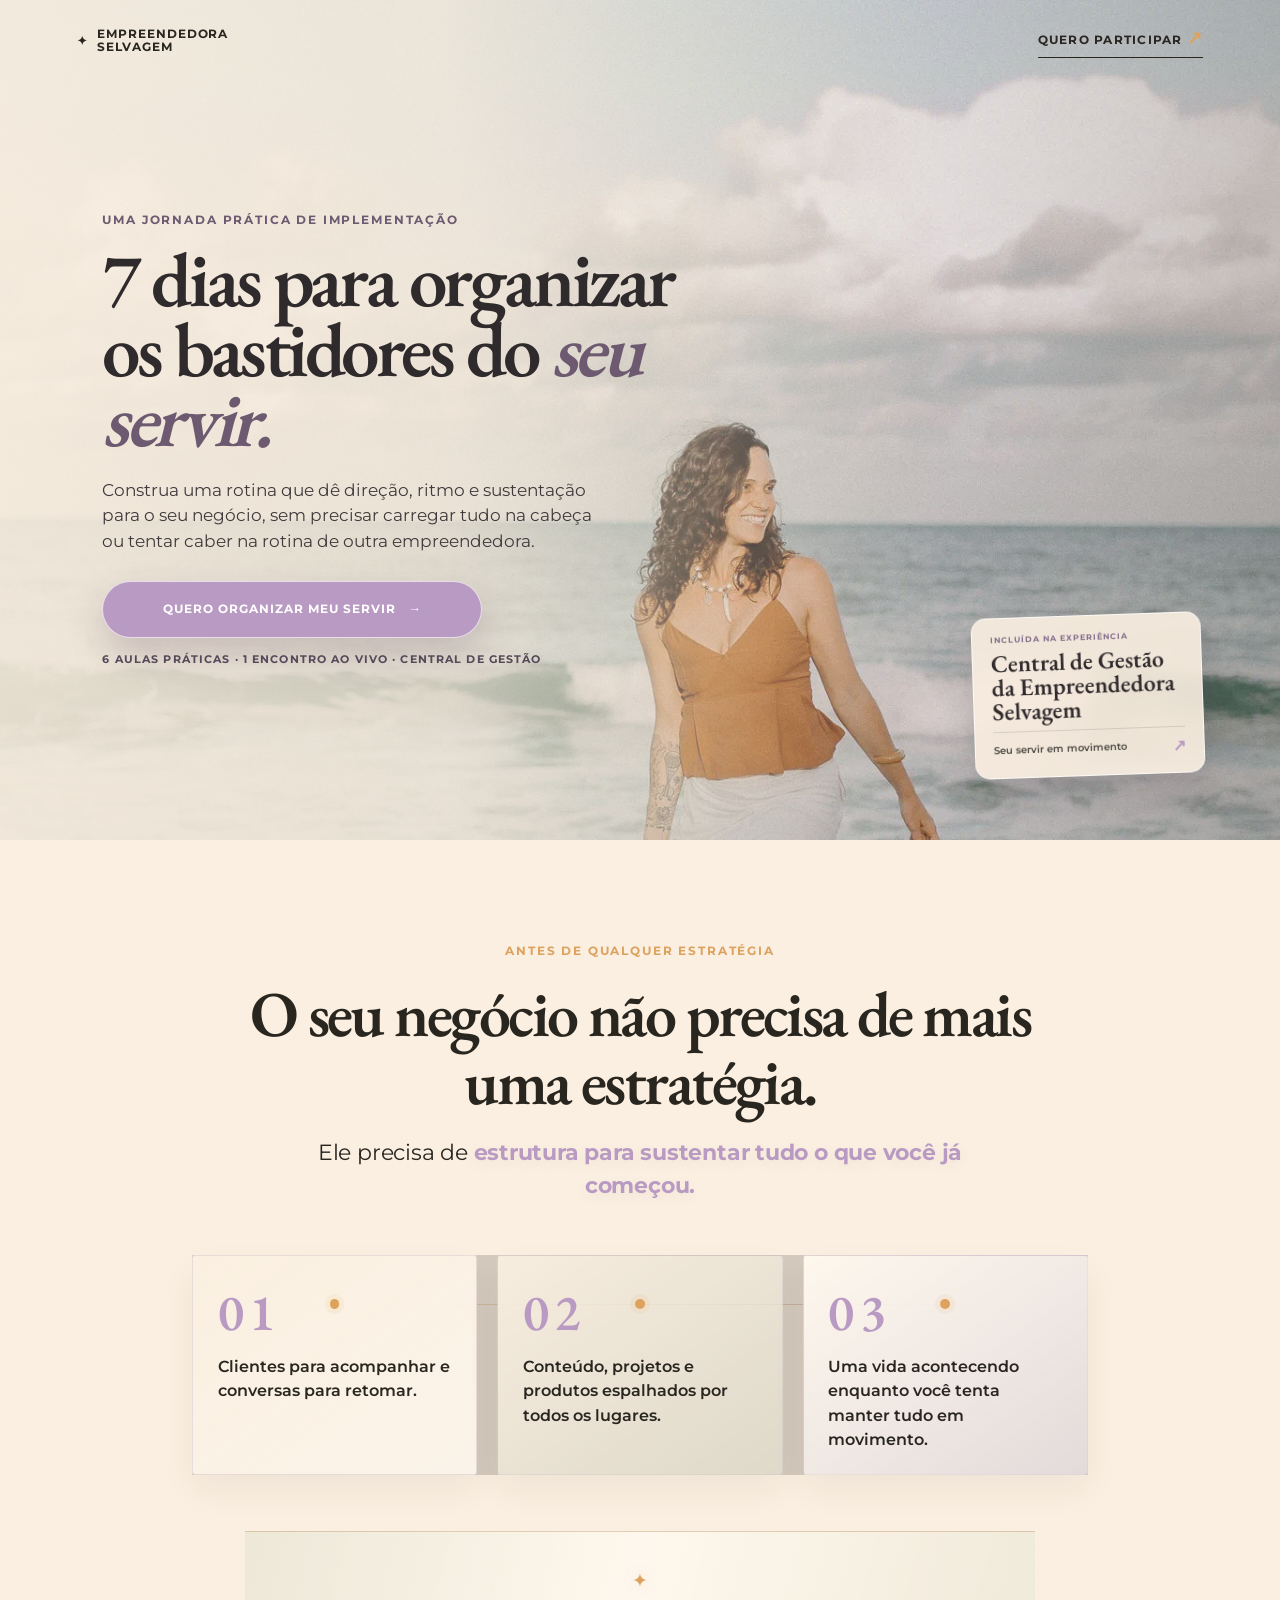
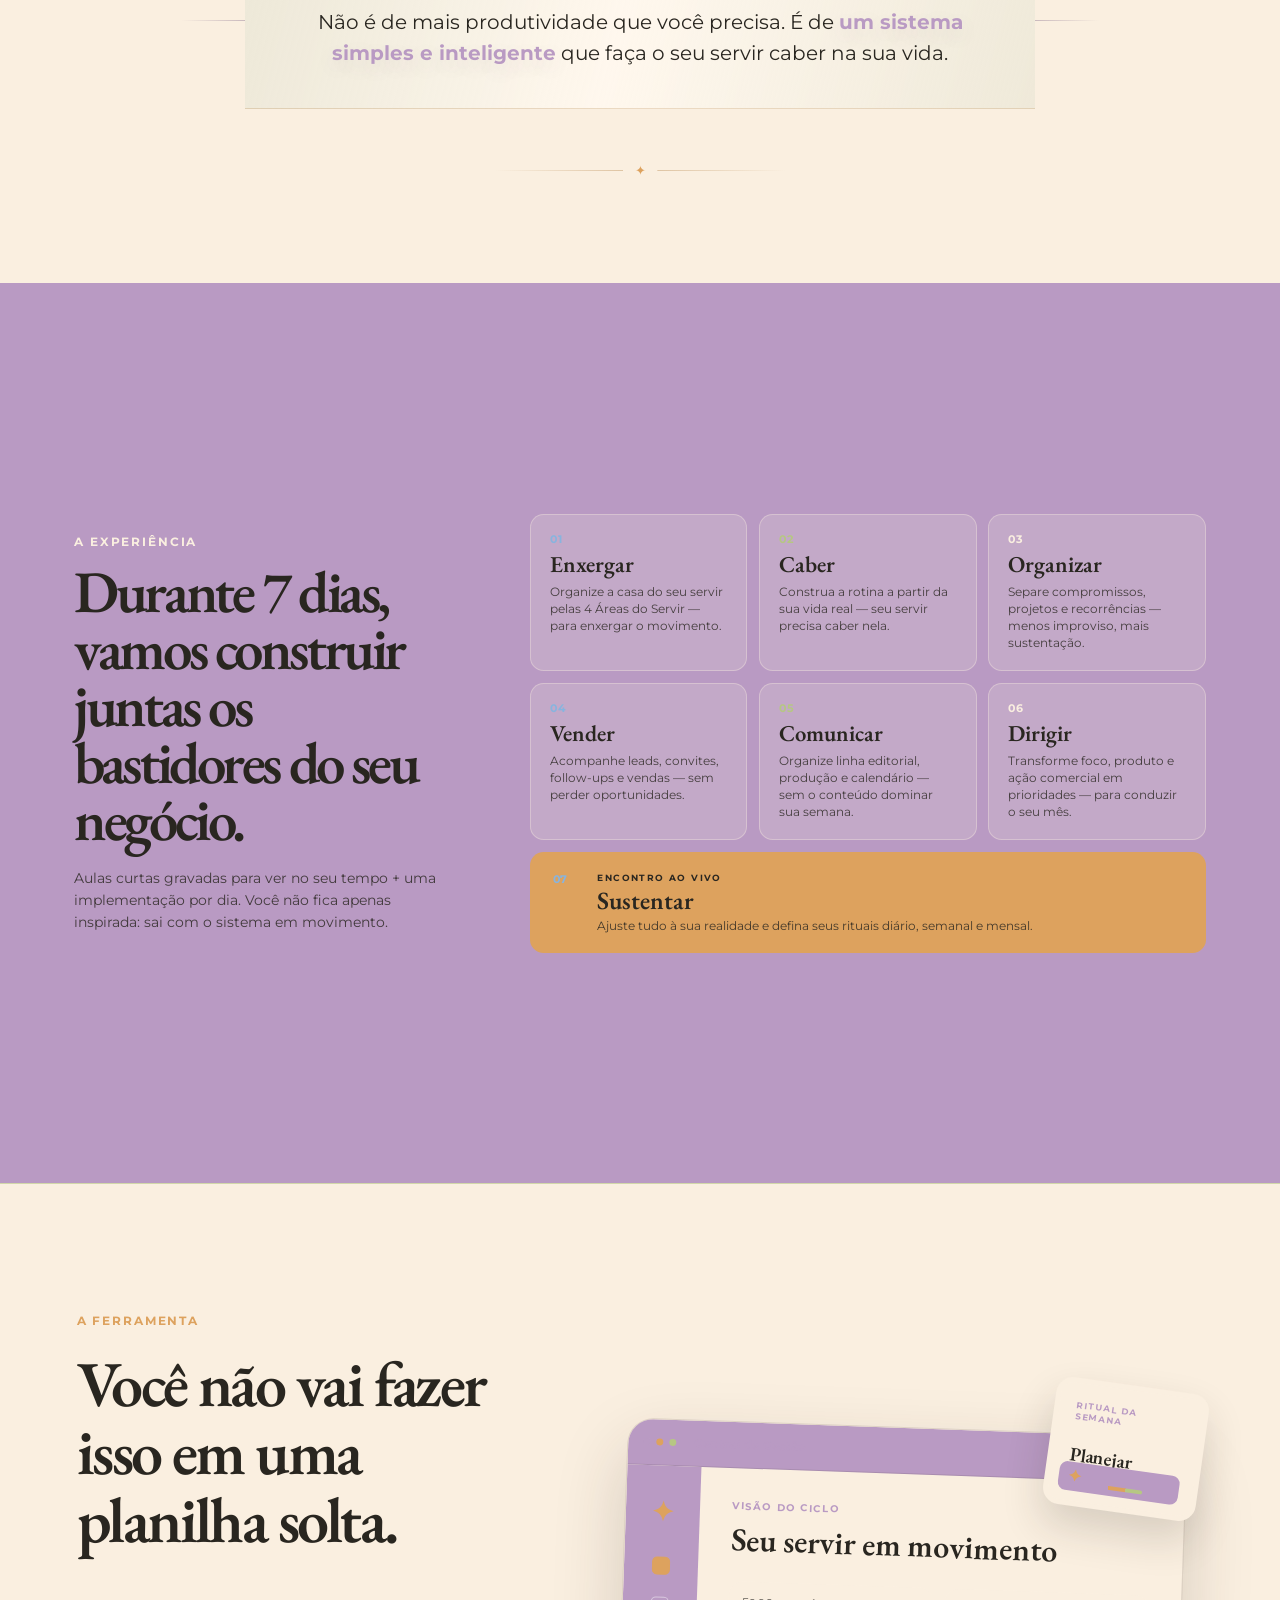
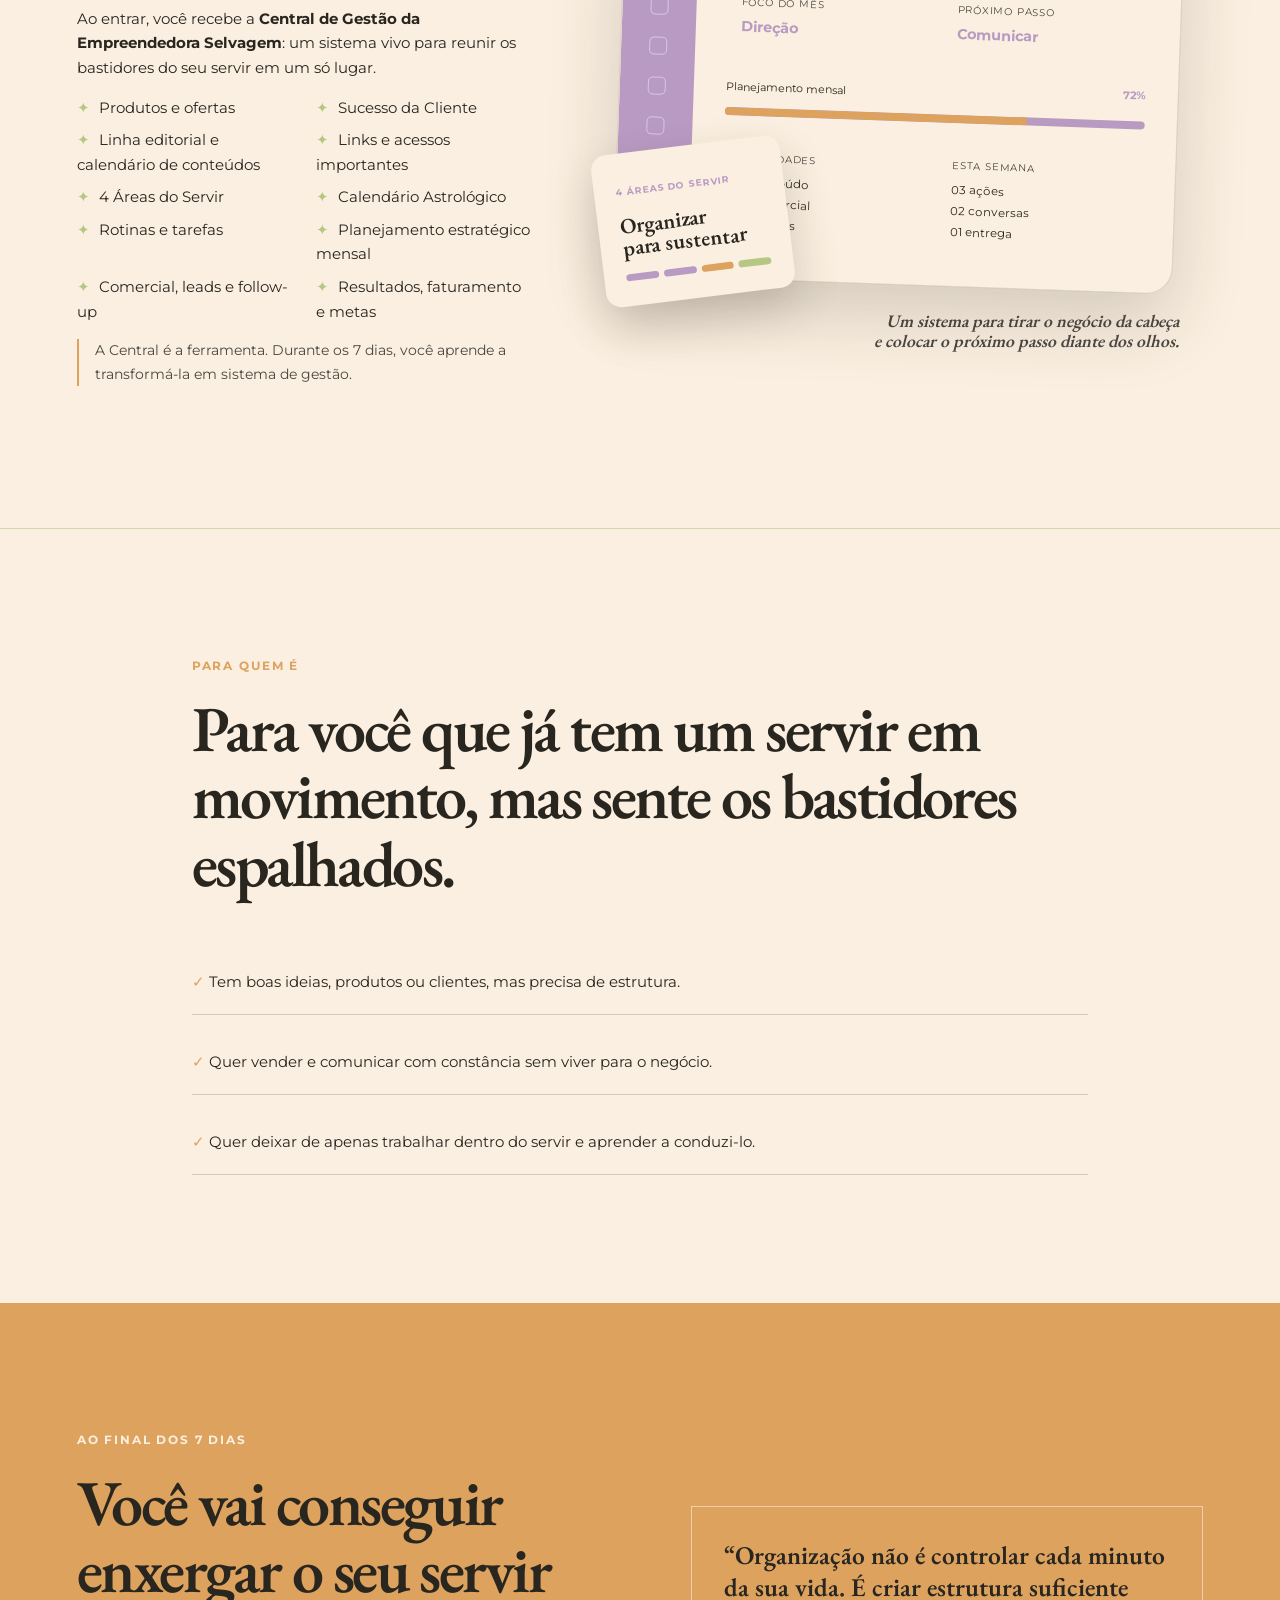
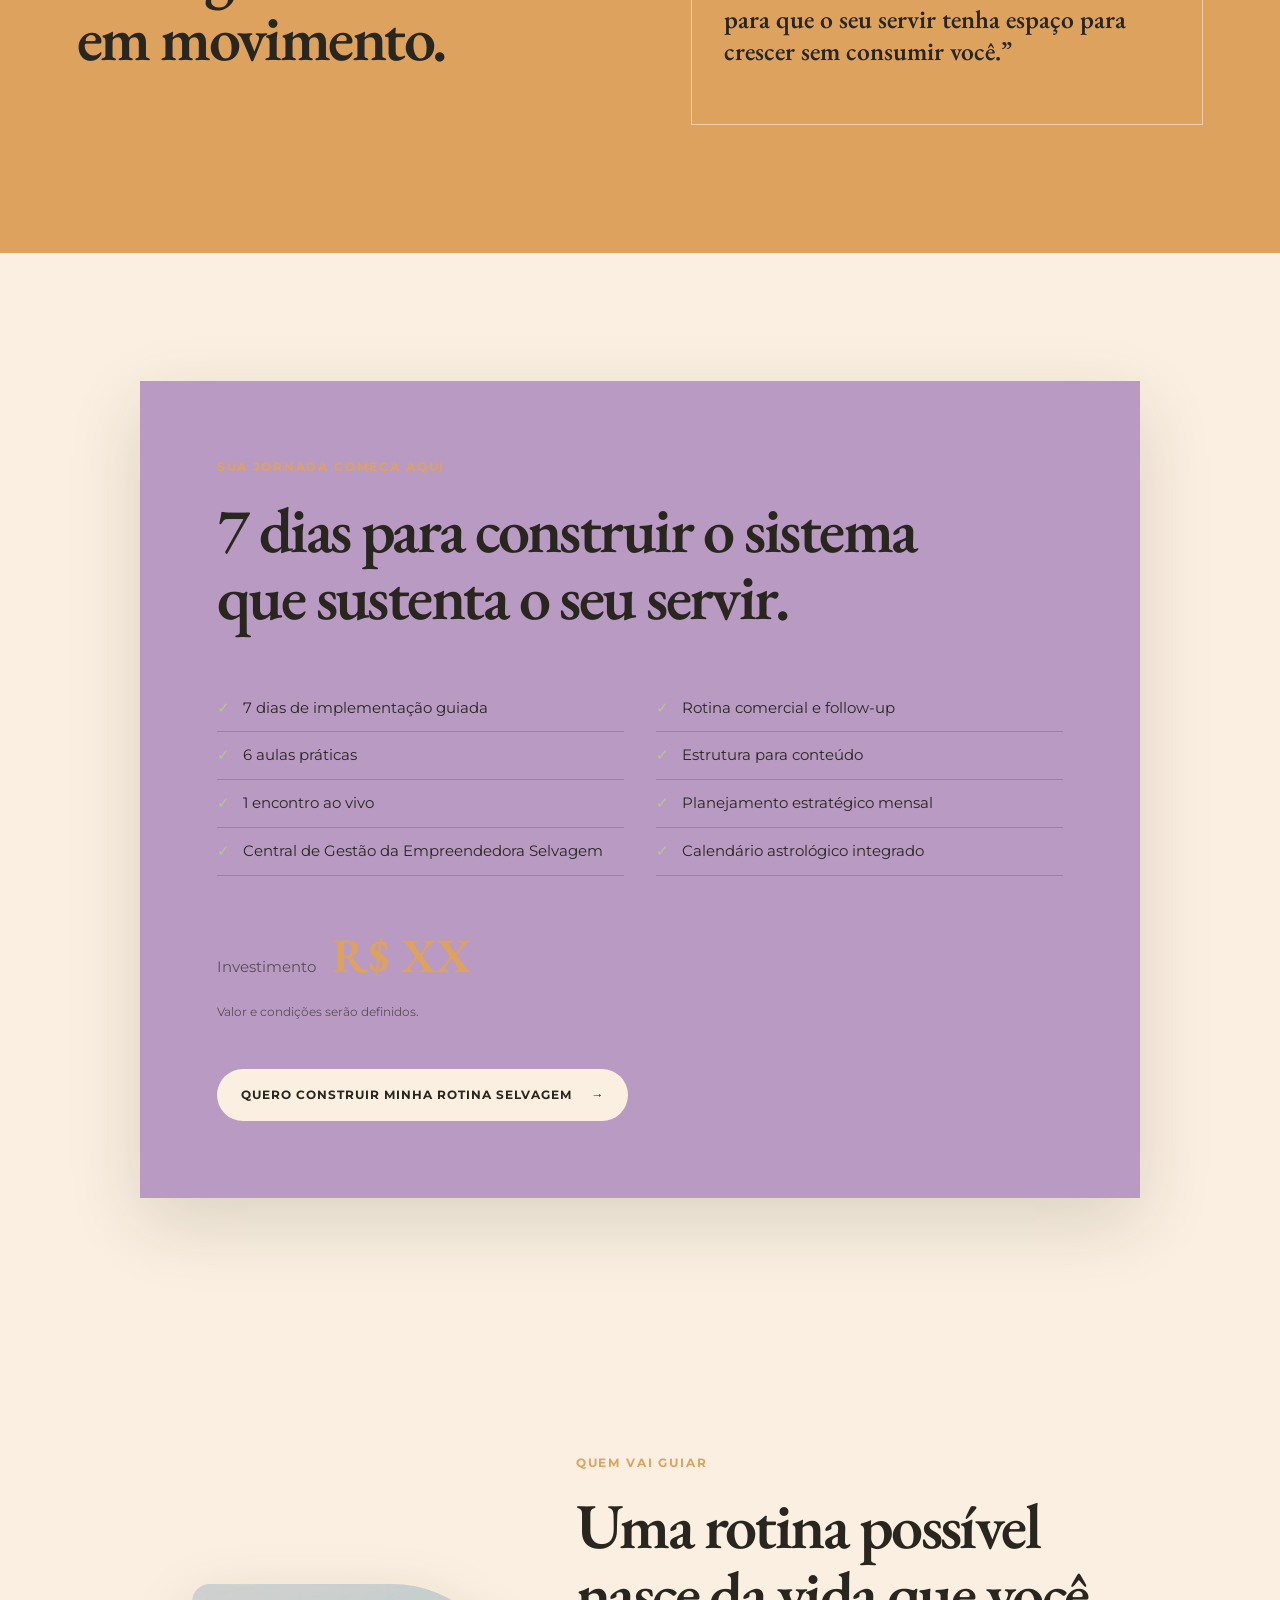
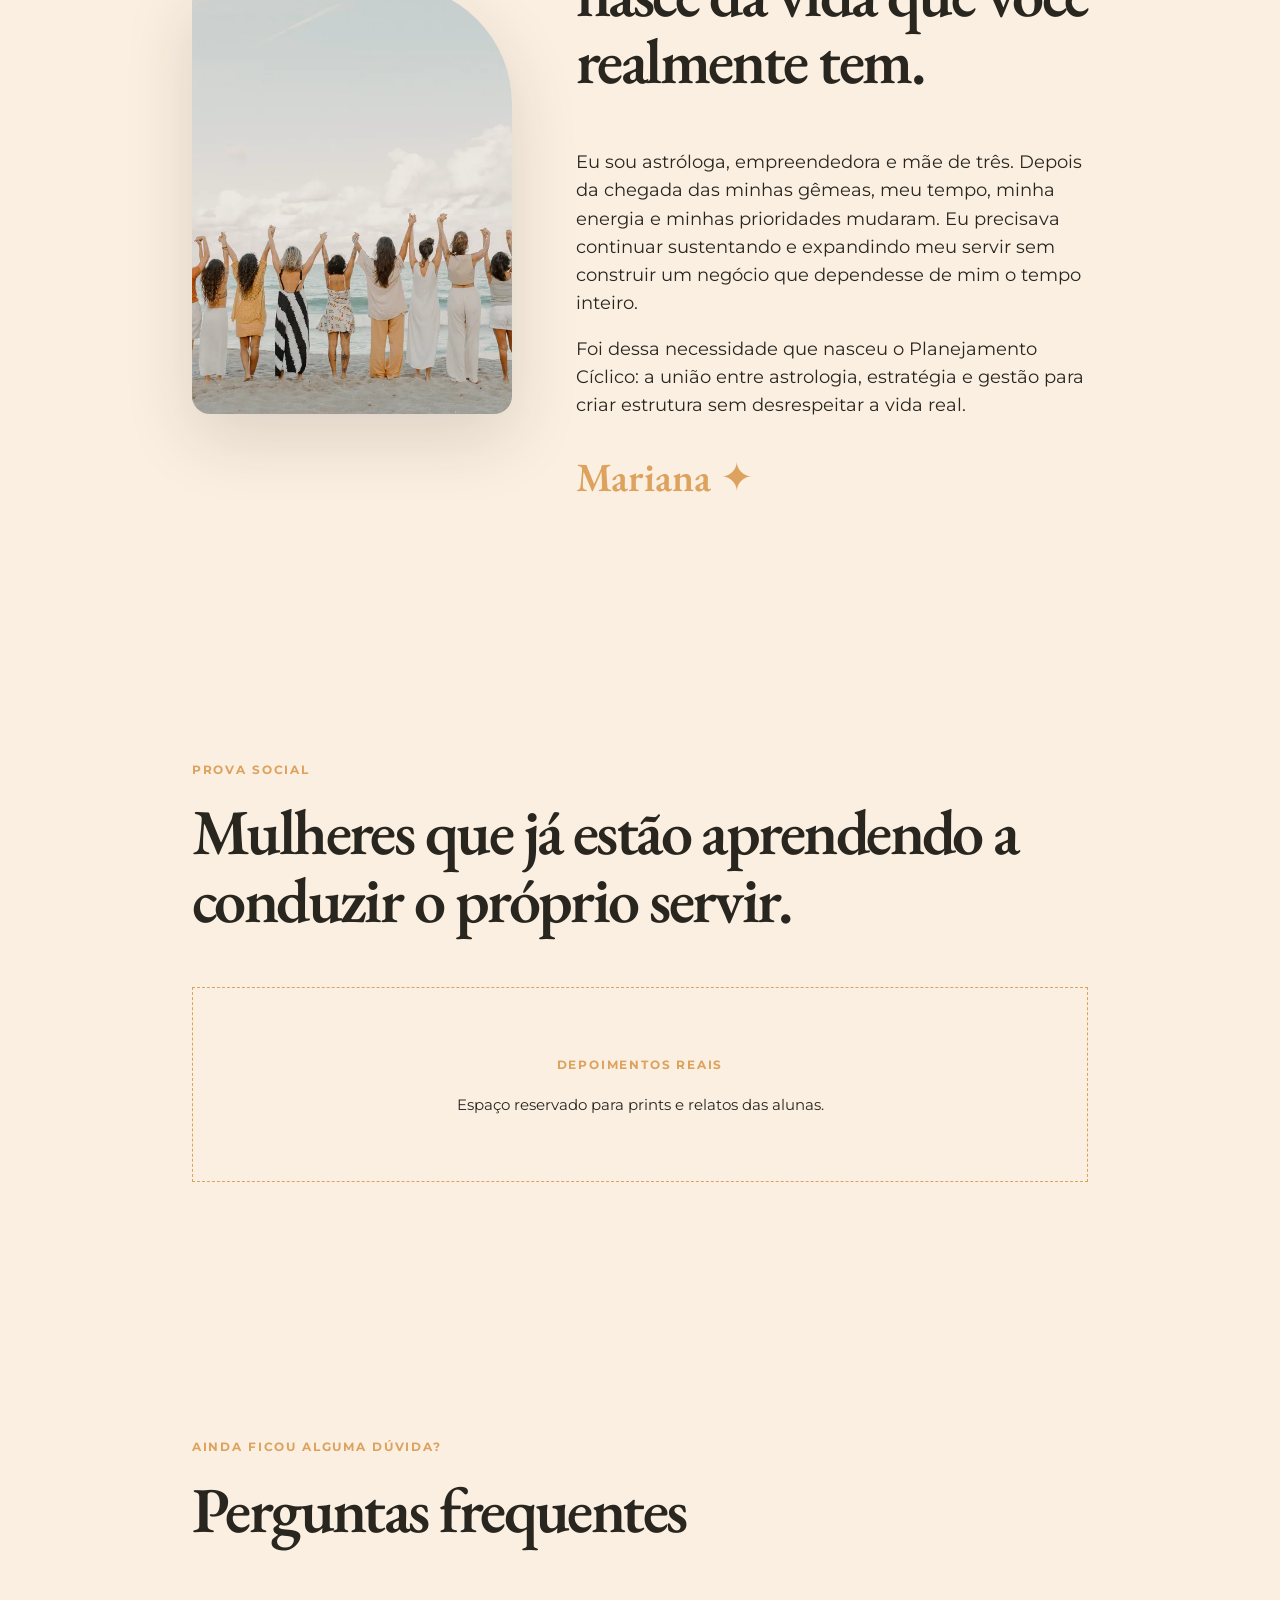
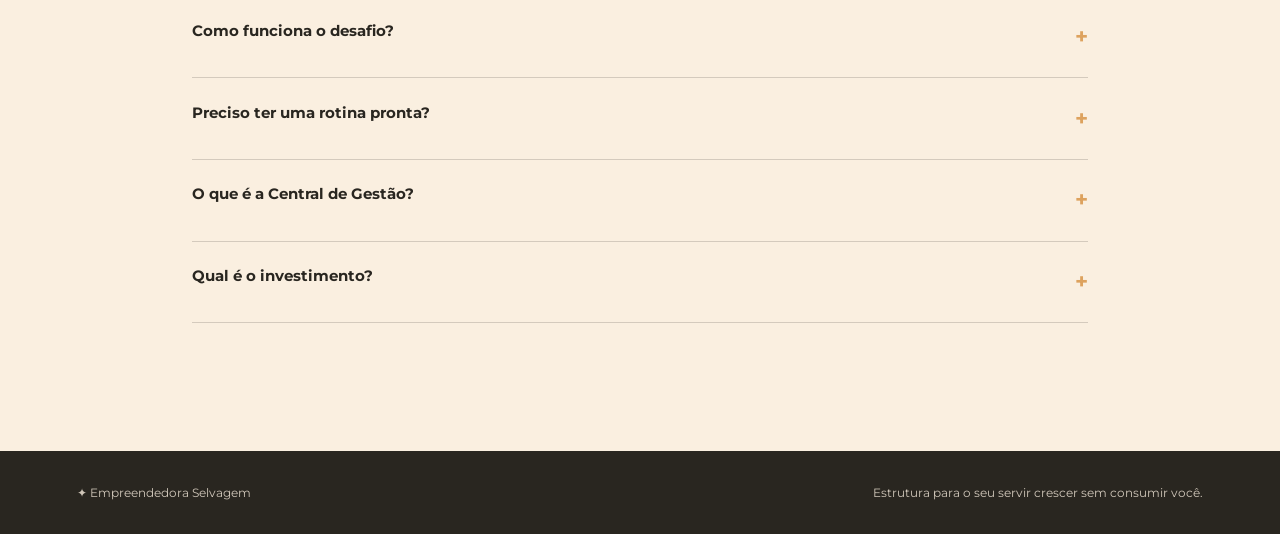
==== commit aa1487a4: "fix: align V2 copy with official Notion sales page" ====
--- a/V2/index.html
+++ b/V2/index.html
@@ -200,8 +200,8 @@
 @media(max-width:360px){.hero-visual-panel{min-height:365px}.hero-photo-large{width:262px;height:360px}.hero-product-card{width:164px}.hero-product-card .product-inner strong{font-size:1.3rem}.hero-seal{width:64px;height:64px;font-size:1.8rem}}
 
 /* V2 — hero em campo fotográfico contínuo; alternativa à versão da raiz. */
-.hero-v2{position:relative!important;isolation:isolate;display:flex!important;align-items:center;min-height:clamp(680px,100svh,840px);padding:clamp(7.5rem,10vw,10.5rem) clamp(2rem,8vw,9rem) clamp(3rem,7vw,6rem)!important;overflow:hidden!important;background:#B99AC3!important;color:#2f2a2c!important}.hero-v2-photo,.hero-v2-wash{position:absolute;inset:0;pointer-events:none}.hero-v2-photo{z-index:-3}.hero-v2-photo img{display:block;width:100%;height:100%;object-fit:cover;object-position:60% center;filter:saturate(.88) contrast(.96)}.hero-v2-wash{z-index:-2;background:linear-gradient(90deg,rgba(250,239,224,.98) 0%,rgba(250,239,224,.93) 35%,rgba(250,239,224,.60) 53%,rgba(185,154,195,.19) 74%,rgba(62,50,61,.28) 100%)}.hero-v2-content{position:relative;z-index:1;width:min(100%,640px);padding:clamp(1.15rem,2vw,2rem) 0}.hero-v2 .eyebrow{color:#6D5A71;margin-bottom:1rem}.hero-v2 h1{max-width:630px;margin:0;font-family:'EB Garamond',Georgia,serif;font-size:clamp(3.65rem,6vw,6.75rem);line-height:.91;letter-spacing:-.045em;color:#2f2a2c}.hero-v2 h1 em{font-style:italic;color:#6D5A71}.hero-v2 .hero-lead{max-width:505px;margin:1.35rem 0 1.65rem;font-size:clamp(1.04rem,1.35vw,1.22rem);line-height:1.5;color:#413a3d}.hero-v2 .button-primary{display:inline-flex;justify-content:center;align-items:center;gap:.8rem;min-width:min(100%,380px)!important;padding:1.1rem 1.5rem;background:#B99AC3;color:#fff;border:1px solid rgba(255,255,255,.68);box-shadow:0 16px 36px rgba(83,57,83,.23);animation:none!important}.hero-v2 .button-primary:before,.hero-v2 .button-primary:after{display:none!important}.hero-v2-access{margin:.95rem 0 0;font:700 .67rem/1.35 Montserrat,'Trebuchet MS',sans-serif;letter-spacing:.105em;text-transform:uppercase;color:#554858}.hero-v2-system{position:absolute;z-index:1;right:clamp(2rem,6vw,7.5rem);bottom:clamp(2rem,5vw,5rem);width:230px;padding:1.05rem 1.15rem;background:rgba(250,239,224,.89);border:1px solid rgba(255,255,255,.75);border-radius:15px;box-shadow:0 16px 36px rgba(40,29,39,.18);backdrop-filter:blur(7px);transform:rotate(-2deg)}.hero-v2-system small{display:block;font:700 .52rem/1.2 Montserrat,'Trebuchet MS',sans-serif;letter-spacing:.12em;color:#876f8d}.hero-v2-system strong{display:block;margin:.38rem 0 .5rem;font:600 1.5rem/1 'EB Garamond',Georgia,serif;color:#302a2d}.hero-v2-system span{display:flex;justify-content:space-between;align-items:center;padding-top:.55rem;border-top:1px solid rgba(74,71,65,.16);font:600 .65rem/1.2 Montserrat,'Trebuchet MS',sans-serif;color:#4A4741}.hero-v2-system i{font-style:normal;color:#B99AC3;font-size:1rem}
-@media(max-width:720px){.hero-v2{display:block!important;min-height:760px;padding:6.3rem 1.125rem 1.5rem!important}.hero-v2-photo img{object-position:64% center;filter:saturate(.82) brightness(.90)}.hero-v2-wash{background:linear-gradient(90deg,rgba(250,239,224,.97) 0%,rgba(250,239,224,.88) 56%,rgba(250,239,224,.28) 100%),linear-gradient(0deg,rgba(47,35,49,.72) 0%,rgba(47,35,49,0) 42%)}.hero-v2-content{width:min(100%,330px);padding:.25rem 0}.hero-v2 .eyebrow{font-size:.6rem;margin-bottom:.8rem}.hero-v2 h1{font-size:clamp(3rem,13.2vw,4.15rem);line-height:.93;letter-spacing:-.04em}.hero-v2 .hero-lead{margin:1rem 0 1.25rem;font-size:1rem;line-height:1.42}.hero-v2 .button-primary{width:100%;min-width:0!important;min-height:56px;padding:1rem;font-size:.77rem}.hero-v2-access{font-size:.54rem;line-height:1.45;max-width:270px}.hero-v2-system{right:1.1rem;bottom:1.3rem;width:min(224px,calc(100% - 2.2rem));padding:.82rem 1rem;border-radius:13px;transform:rotate(-1.2deg);background:rgba(250,239,224,.90)}.hero-v2-system strong{font-size:1.35rem}.hero-v2-system span{font-size:.6rem}.site-header{background:linear-gradient(180deg,rgba(250,239,224,.88),rgba(250,239,224,0))}}
+.hero-v2{position:relative!important;isolation:isolate;display:flex!important;align-items:center;min-height:clamp(680px,100svh,840px);padding:clamp(7.5rem,10vw,10.5rem) clamp(2rem,8vw,9rem) clamp(3rem,7vw,6rem)!important;overflow:hidden!important;background:#B99AC3!important;color:#2f2a2c!important}.hero-v2-photo,.hero-v2-wash{position:absolute;inset:0;pointer-events:none}.hero-v2-photo{z-index:-3}.hero-v2-photo img{display:block;width:100%;height:100%;object-fit:cover;object-position:60% center;filter:saturate(.88) contrast(.96)}.hero-v2-wash{z-index:-2;background:linear-gradient(90deg,rgba(250,239,224,.86) 0%,rgba(250,239,224,.72) 35%,rgba(250,239,224,.38) 53%,rgba(185,154,195,.10) 74%,rgba(62,50,61,.18) 100%)}.hero-v2-content{position:relative;z-index:1;width:min(100%,640px);padding:clamp(1.15rem,2vw,2rem) 0}.hero-v2 .eyebrow{color:#6D5A71;margin-bottom:1rem}.hero-v2 h1{max-width:630px;margin:0;font-family:'EB Garamond',Georgia,serif;font-size:clamp(3.65rem,6vw,6.75rem);line-height:.91;letter-spacing:-.045em;color:#2f2a2c}.hero-v2 h1 em{font-style:italic;color:#6D5A71}.hero-v2 .hero-lead{max-width:505px;margin:1.35rem 0 1.65rem;font-size:clamp(1.04rem,1.35vw,1.22rem);line-height:1.5;color:#413a3d}.hero-v2 .button-primary{display:inline-flex;justify-content:center;align-items:center;gap:.8rem;min-width:min(100%,380px)!important;padding:1.1rem 1.5rem;background:#B99AC3;color:#fff;border:1px solid rgba(255,255,255,.68);box-shadow:0 16px 36px rgba(83,57,83,.23);animation:none!important}.hero-v2 .button-primary:before,.hero-v2 .button-primary:after{display:none!important}.hero-v2-access{margin:.95rem 0 0;font:700 .67rem/1.35 Montserrat,'Trebuchet MS',sans-serif;letter-spacing:.105em;text-transform:uppercase;color:#554858}.hero-v2-system{position:absolute;z-index:1;right:clamp(2rem,6vw,7.5rem);bottom:clamp(2rem,5vw,5rem);width:230px;padding:1.05rem 1.15rem;background:rgba(250,239,224,.89);border:1px solid rgba(255,255,255,.75);border-radius:15px;box-shadow:0 16px 36px rgba(40,29,39,.18);backdrop-filter:blur(7px);transform:rotate(-2deg)}.hero-v2-system small{display:block;font:700 .52rem/1.2 Montserrat,'Trebuchet MS',sans-serif;letter-spacing:.12em;color:#876f8d}.hero-v2-system strong{display:block;margin:.38rem 0 .5rem;font:600 1.5rem/1 'EB Garamond',Georgia,serif;color:#302a2d}.hero-v2-system span{display:flex;justify-content:space-between;align-items:center;padding-top:.55rem;border-top:1px solid rgba(74,71,65,.16);font:600 .65rem/1.2 Montserrat,'Trebuchet MS',sans-serif;color:#4A4741}.hero-v2-system i{font-style:normal;color:#B99AC3;font-size:1rem}
+@media(max-width:720px){.hero-v2{display:block!important;min-height:760px;padding:5.45rem 1.125rem 1.5rem!important}.hero-v2-photo img{object-position:64% 12%;filter:saturate(.91) brightness(.94)}.hero-v2-wash{background:linear-gradient(90deg,rgba(250,239,224,.82) 0%,rgba(250,239,224,.52) 57%,rgba(185,154,195,.06) 100%),linear-gradient(0deg,rgba(47,35,49,.46) 0%,rgba(47,35,49,0) 43%)}.hero-v2-content{width:min(100%,330px);padding:.25rem 0}.hero-v2 .eyebrow{font-size:.6rem;margin-bottom:.8rem}.hero-v2 h1{font-size:clamp(3rem,13.2vw,4.15rem);line-height:.93;letter-spacing:-.04em}.hero-v2 .hero-lead{margin:1rem 0 1.25rem;font-size:1rem;line-height:1.42}.hero-v2 .button-primary{width:100%;min-width:0!important;min-height:56px;padding:1rem;font-size:.77rem}.hero-v2-access{font-size:.54rem;line-height:1.45;max-width:270px}.hero-v2-system{right:1.1rem;bottom:1.3rem;width:min(224px,calc(100% - 2.2rem));padding:.82rem 1rem;border-radius:13px;transform:rotate(-1.2deg);background:rgba(250,239,224,.90)}.hero-v2-system strong{font-size:1.35rem}.hero-v2-system span{font-size:.6rem}.site-header{background:linear-gradient(180deg,rgba(250,239,224,.68),rgba(250,239,224,0))}}
 @media(max-width:340px){.hero-v2{min-height:735px;padding-top:5.7rem!important}.hero-v2 h1{font-size:2.9rem}.hero-v2 .hero-lead{font-size:.94rem}.hero-v2-system{bottom:1rem}}
 </style>
 </head>
@@ -218,13 +218,13 @@
   <div class="hero-v2-content">
     <p class="eyebrow">Uma jornada prática de implementação</p>
     <h1>7 dias para organizar os bastidores do <em>seu servir.</em></h1>
-    <p class="hero-lead">Construa uma rotina com direção, ritmo e sustentação — para o seu negócio caber na vida que você realmente tem.</p>
+    <p class="hero-lead">Construa uma rotina que dê direção, ritmo e sustentação para o seu negócio, sem precisar carregar tudo na cabeça ou tentar caber na rotina de outra empreendedora.</p>
     <a class="button button-primary" href="#oferta">Quero organizar meu servir <span>→</span></a>
-    <p class="hero-v2-access">Acesso imediato · 6 aulas práticas · 1 encontro ao vivo</p>
+    <p class="hero-v2-access">6 aulas práticas · 1 encontro ao vivo · Central de Gestão</p>
   </div>
-  <div class="hero-v2-system" aria-label="Central de Gestão incluída">
+  <div class="hero-v2-system" aria-label="Central de Gestão da Empreendedora Selvagem incluída">
     <small>INCLUÍDA NA EXPERIÊNCIA</small>
-    <strong>Central de Gestão</strong>
+    <strong>Central de Gestão da Empreendedora Selvagem</strong>
     <span>Seu servir em movimento <i>↗</i></span>
   </div>
 </section>
@@ -264,7 +264,7 @@
     </section>
 
     <section class="system section central-section" id="central">
-  <div class="system-copy reveal"><p class="eyebrow">A ferramenta</p><h2>Você não vai fazer isso em uma planilha solta.</h2><p>Ao entrar, você recebe a <strong>Central de Gestão da Empreendedora Selvagem</strong>: um sistema vivo para reunir os bastidores do seu servir em um só lugar.</p><ul class="feature-list"><li>Produtos e ofertas</li><li>Sucesso da cliente</li><li>Linha editorial e calendário</li><li>4 Áreas do Servir</li><li>Comercial, leads e follow-up</li><li>Resultados, faturamento e metas</li></ul><p class="note">A Central é a ferramenta. Durante os 7 dias, você aprende a transformá-la em sistema de gestão.</p></div>
+  <div class="system-copy reveal"><p class="eyebrow">A ferramenta</p><h2>Você não vai fazer isso em uma planilha solta.</h2><p>Ao entrar, você recebe a <strong>Central de Gestão da Empreendedora Selvagem</strong>: um sistema vivo para reunir os bastidores do seu servir em um só lugar.</p><ul class="feature-list"><li>Produtos e ofertas</li><li>Sucesso da Cliente</li><li>Linha editorial e calendário de conteúdos</li><li>Links e acessos importantes</li><li>4 Áreas do Servir</li><li>Calendário Astrológico</li><li>Rotinas e tarefas</li><li>Planejamento estratégico mensal</li><li>Comercial, leads e follow-up</li><li>Resultados, faturamento e metas</li></ul><p class="note">A Central é a ferramenta. Durante os 7 dias, você aprende a transformá-la em sistema de gestão.</p></div>
   <div class="central-showcase reveal" aria-label="Mockups da Central de Gestão da Empreendedora Selvagem">
     <div class="mockup-main">
       <div class="mockup-bar"><span></span><span></span><span></span><b>Central de Gestão</b><em>•••</em></div>
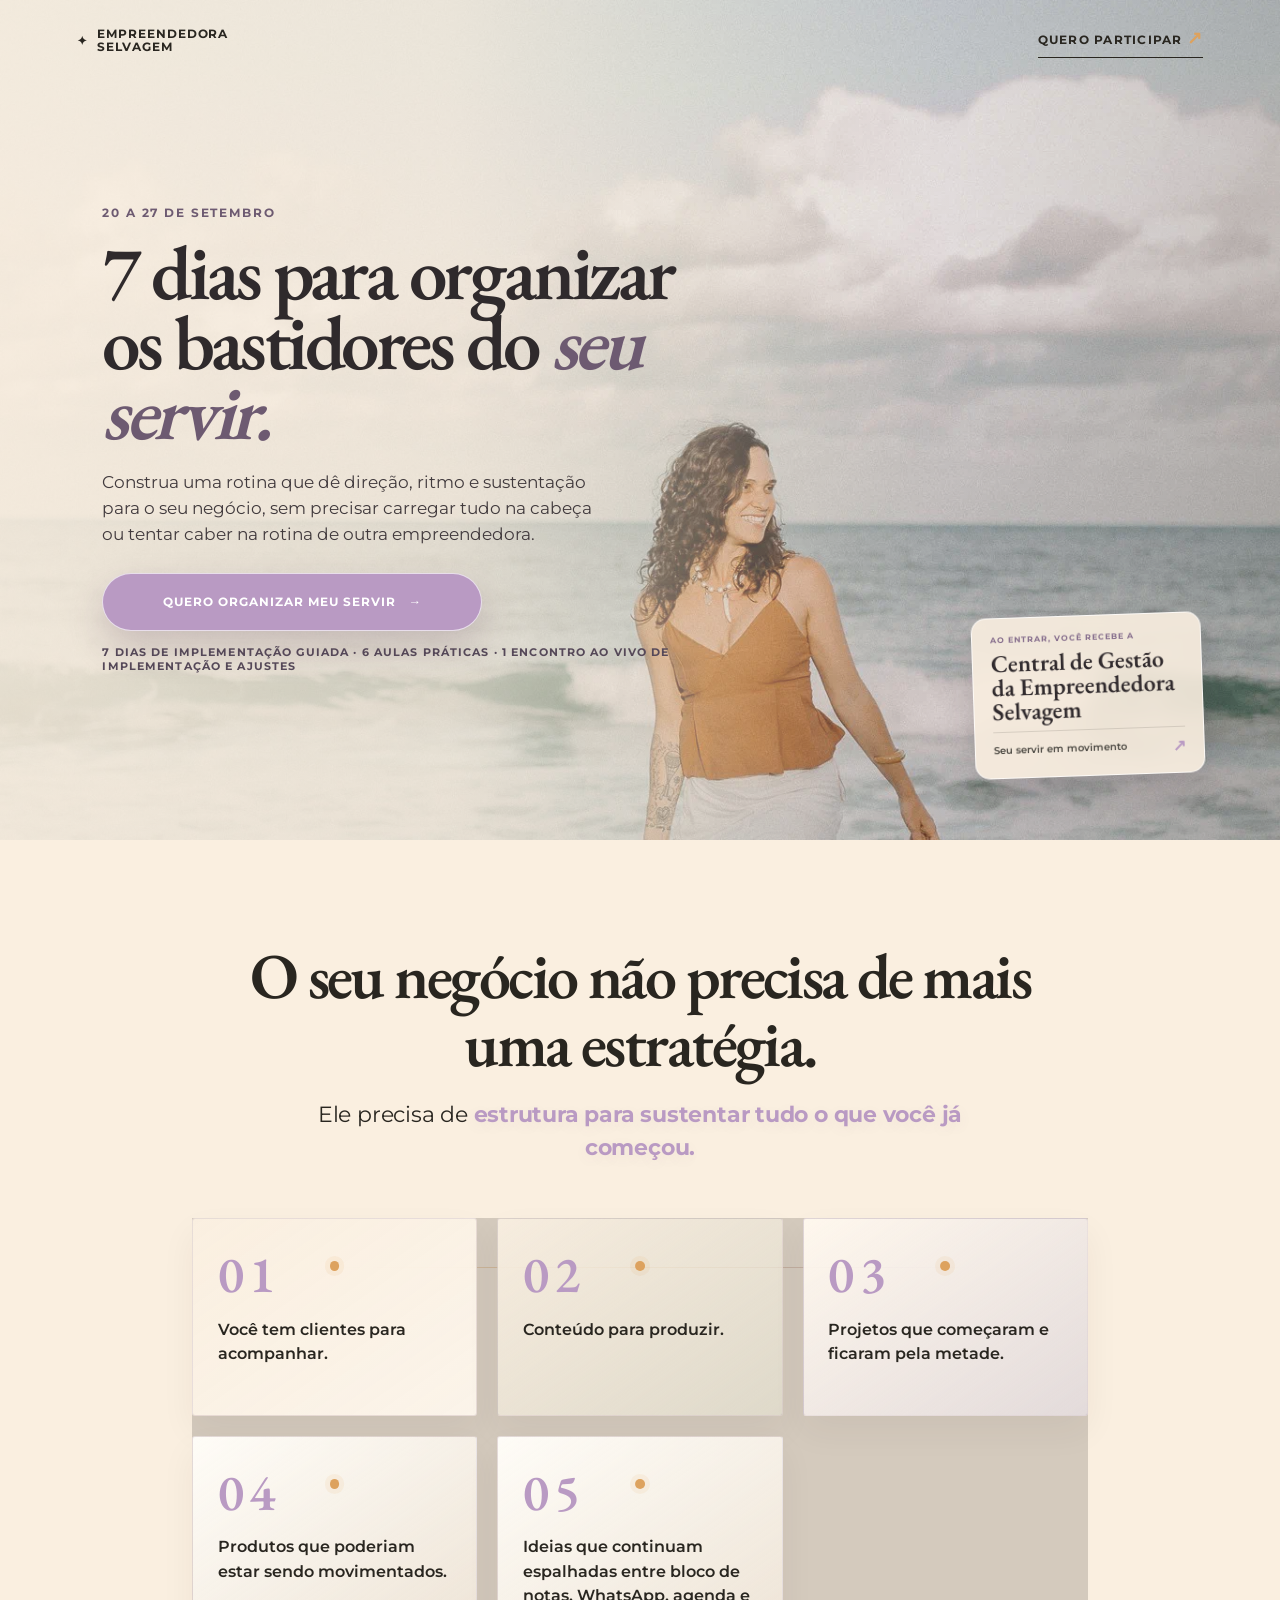
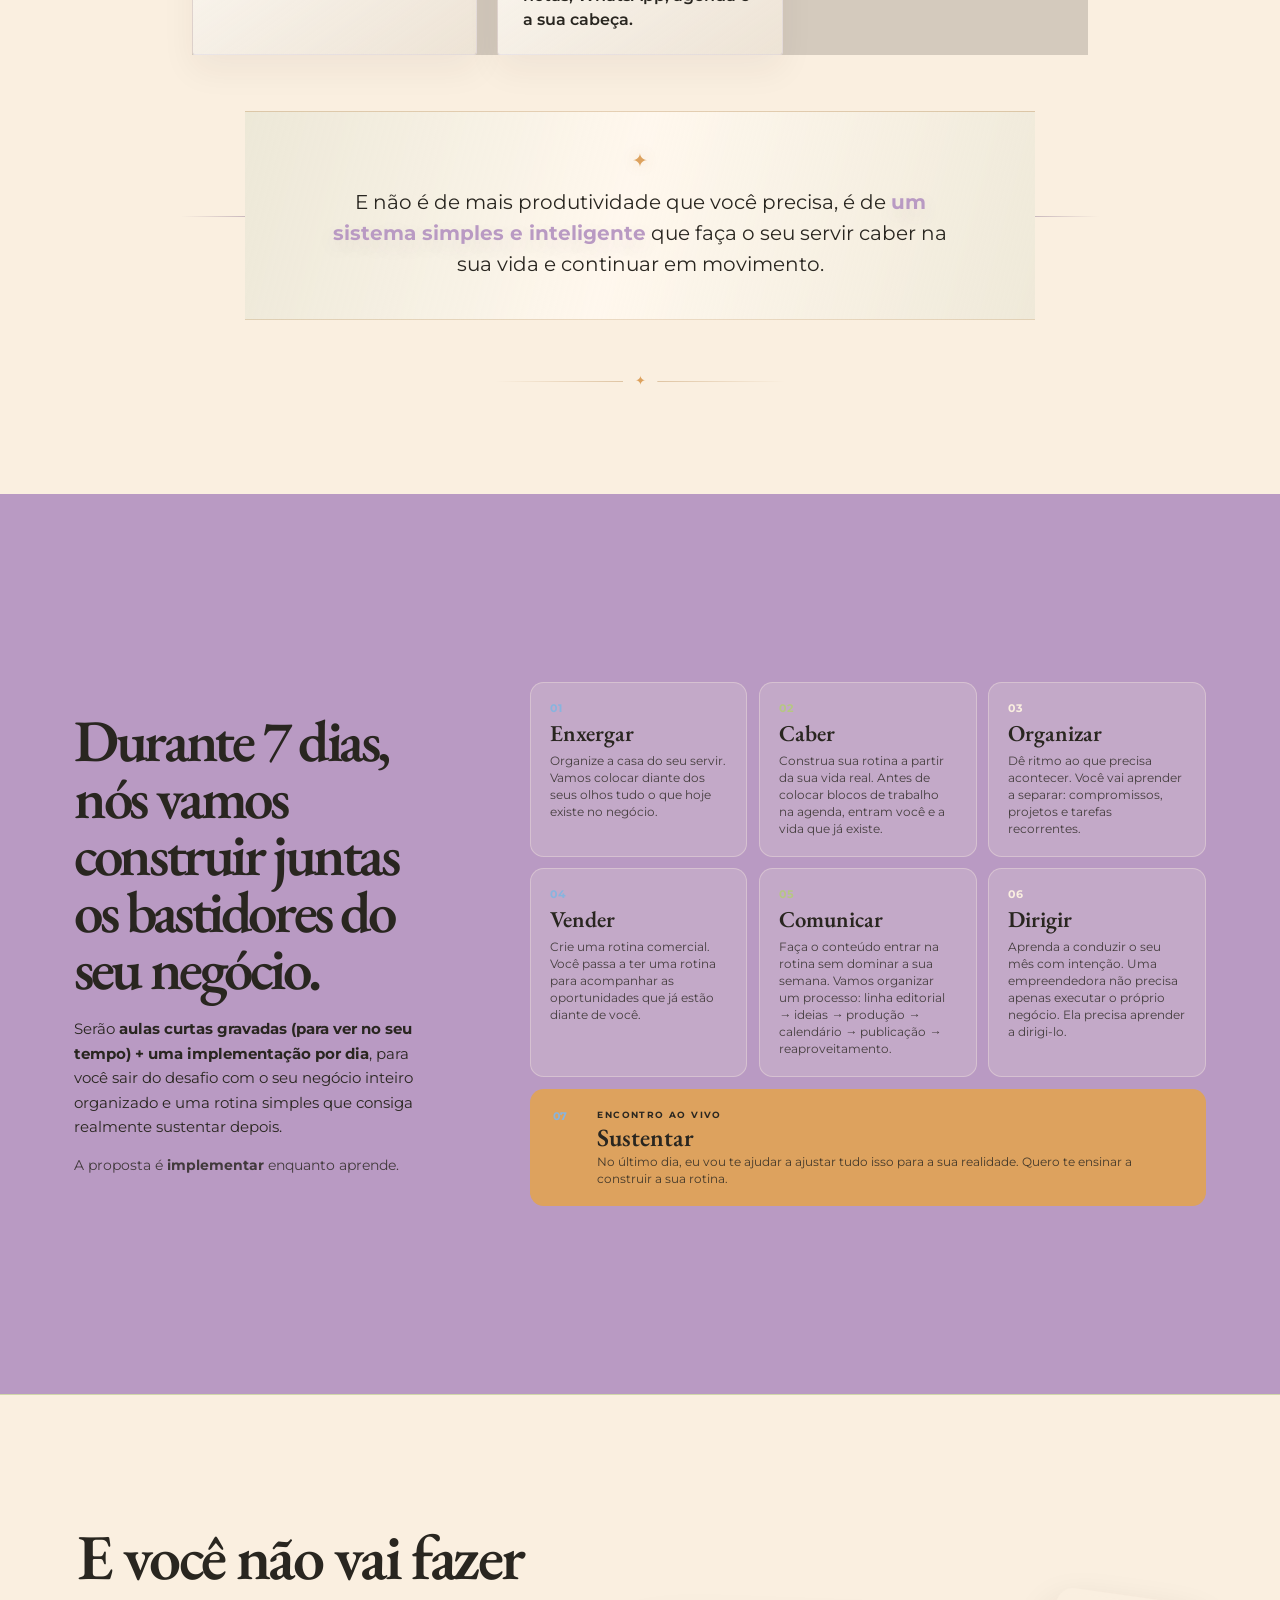
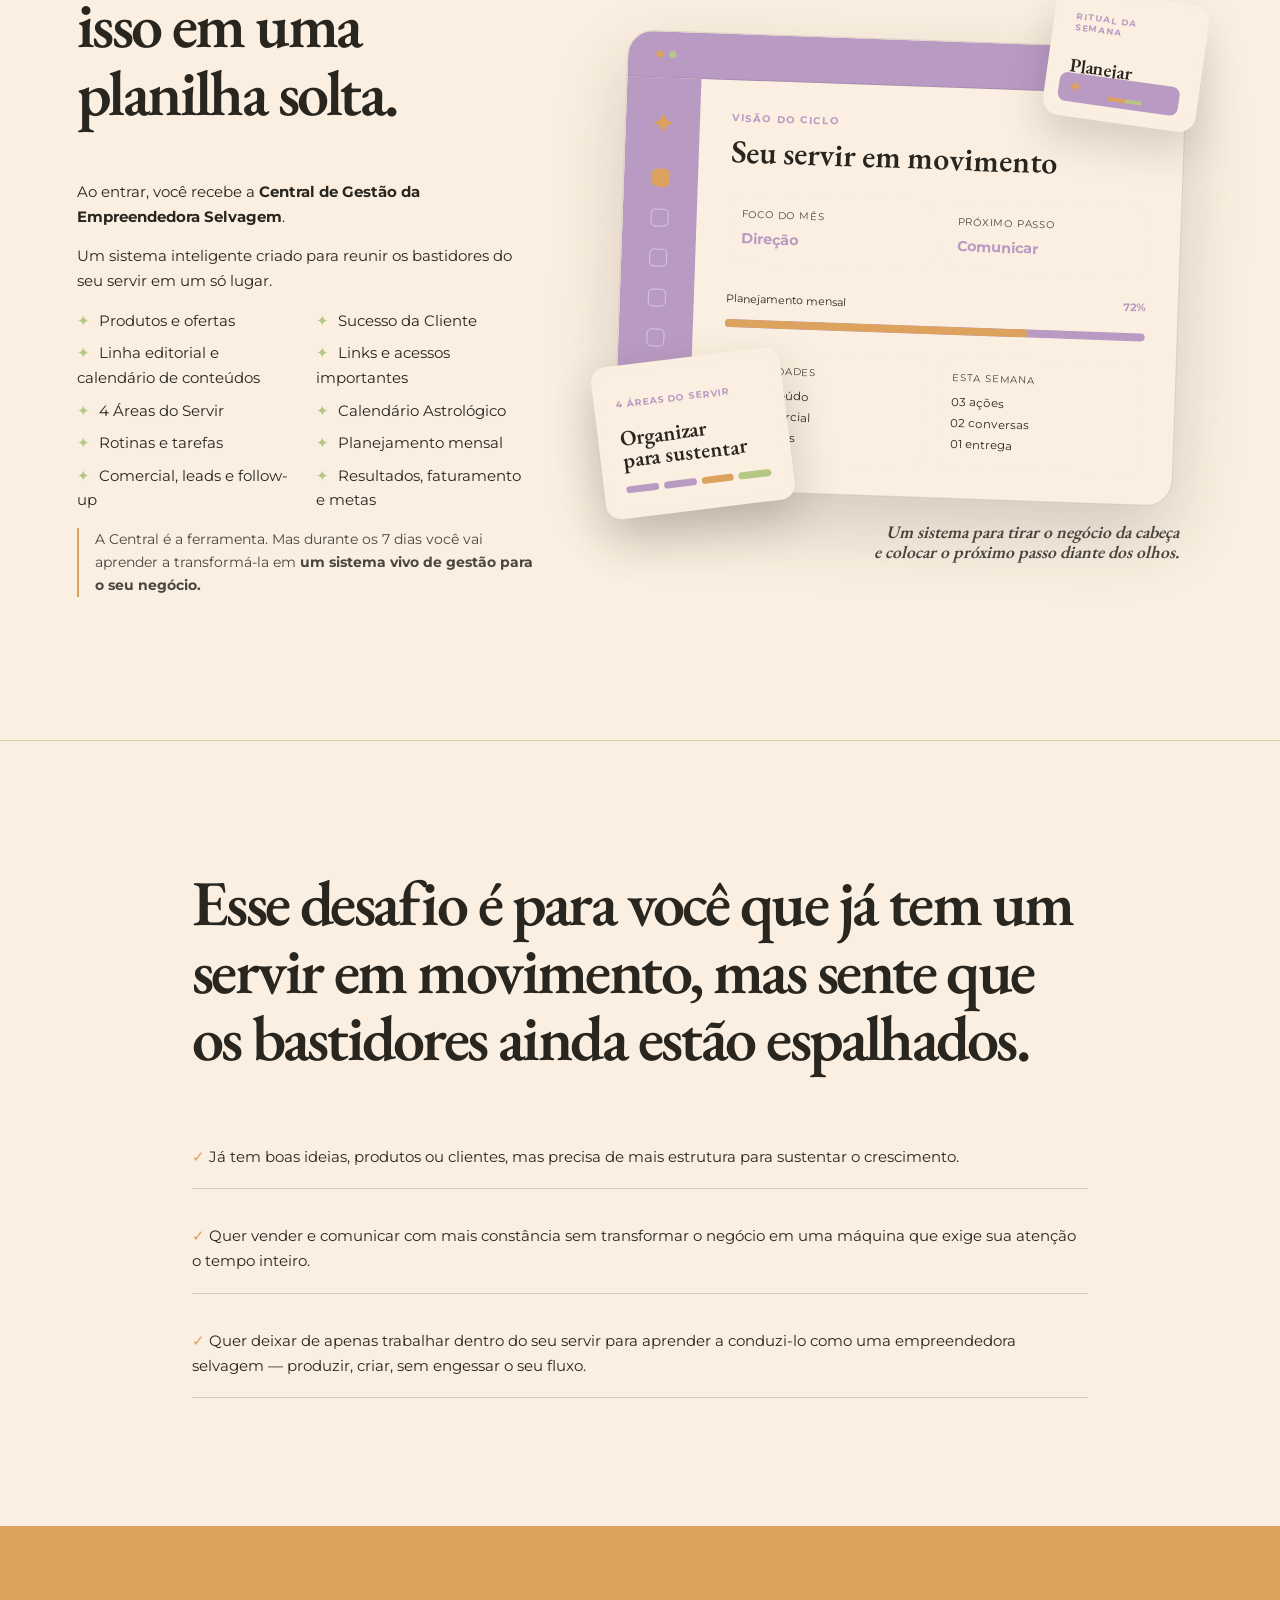
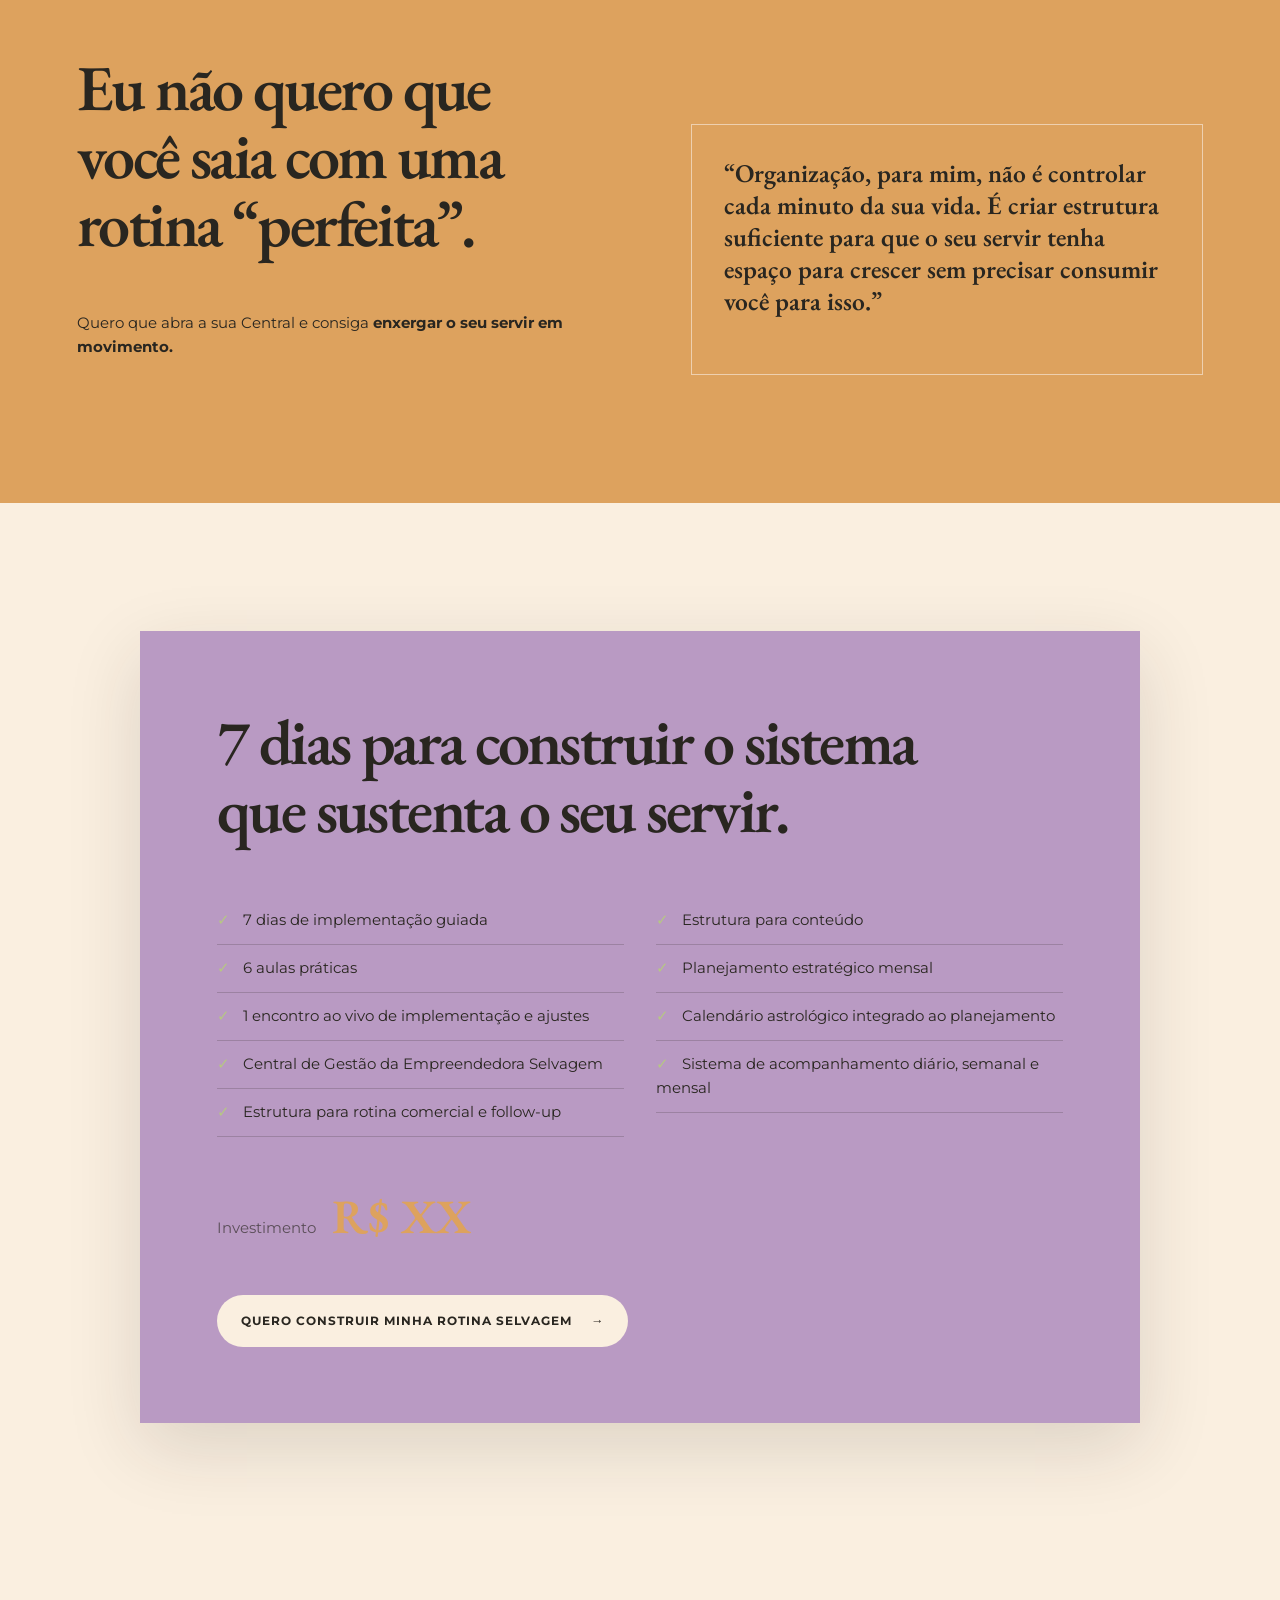
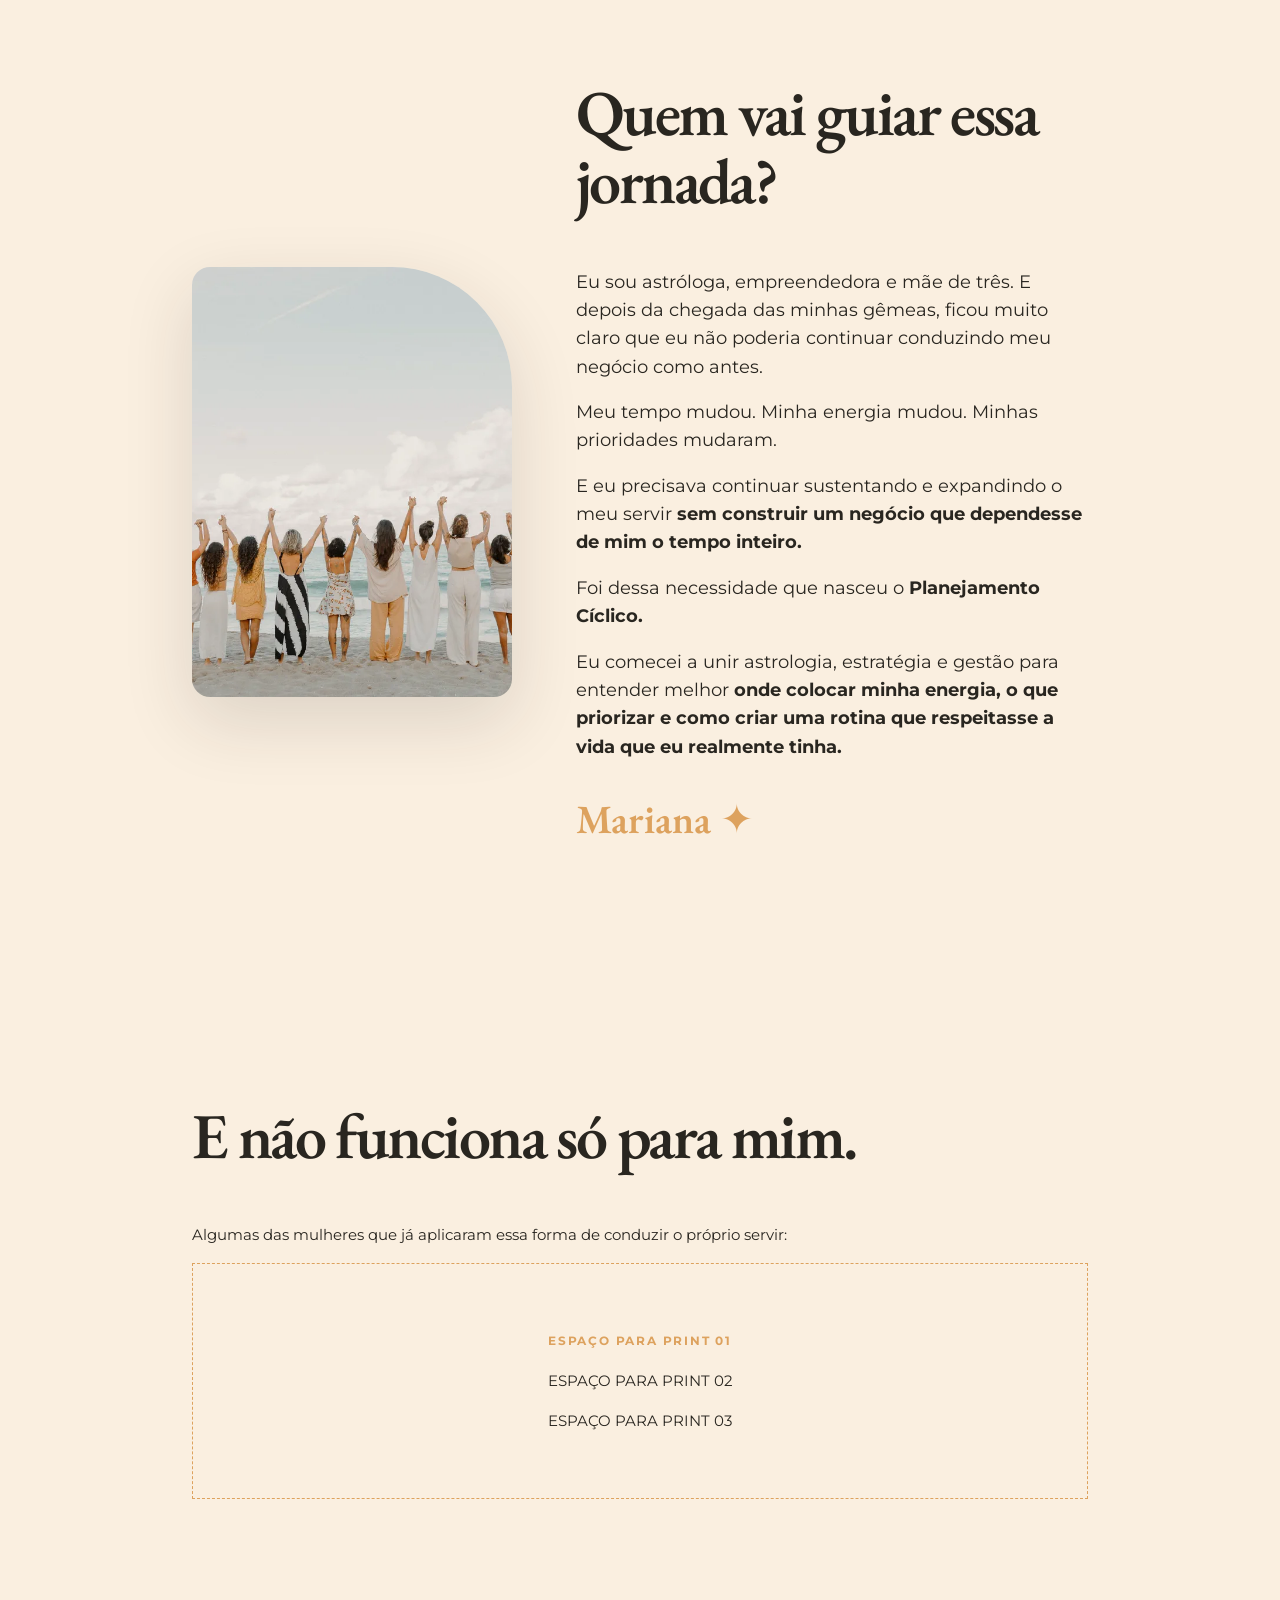
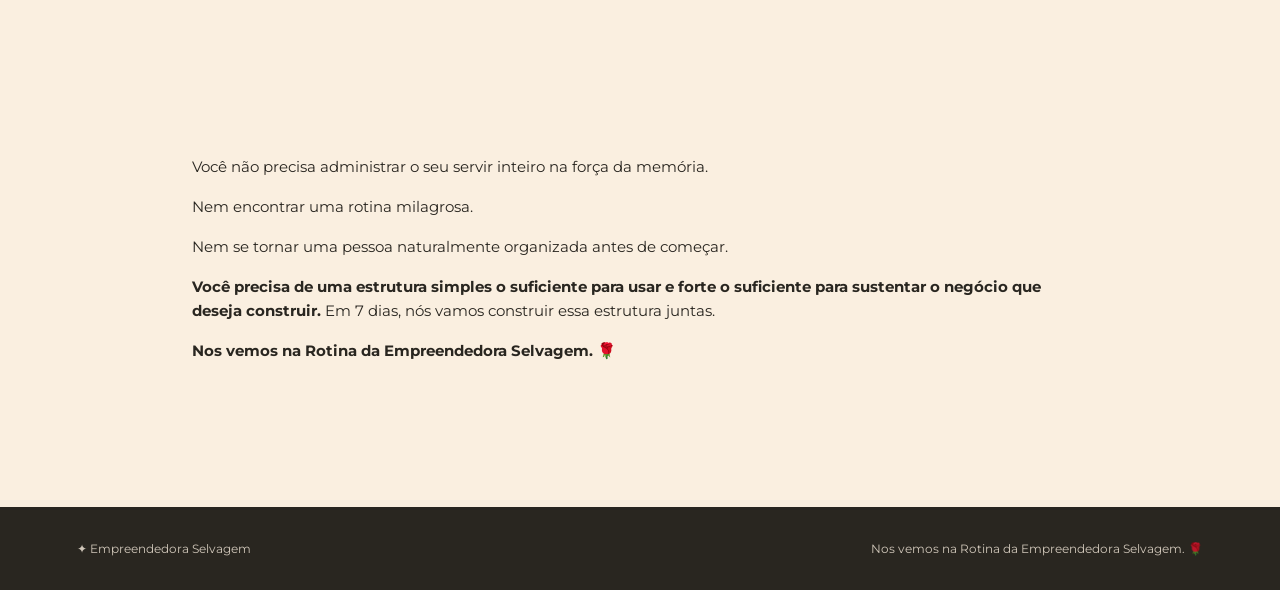
==== commit a02f8187: "fix: use official Notion copy throughout V2 landing" ====
--- a/V2/index.html
+++ b/V2/index.html
@@ -216,14 +216,14 @@
   <div class="hero-v2-photo" aria-hidden="true"><img src="[data-uri]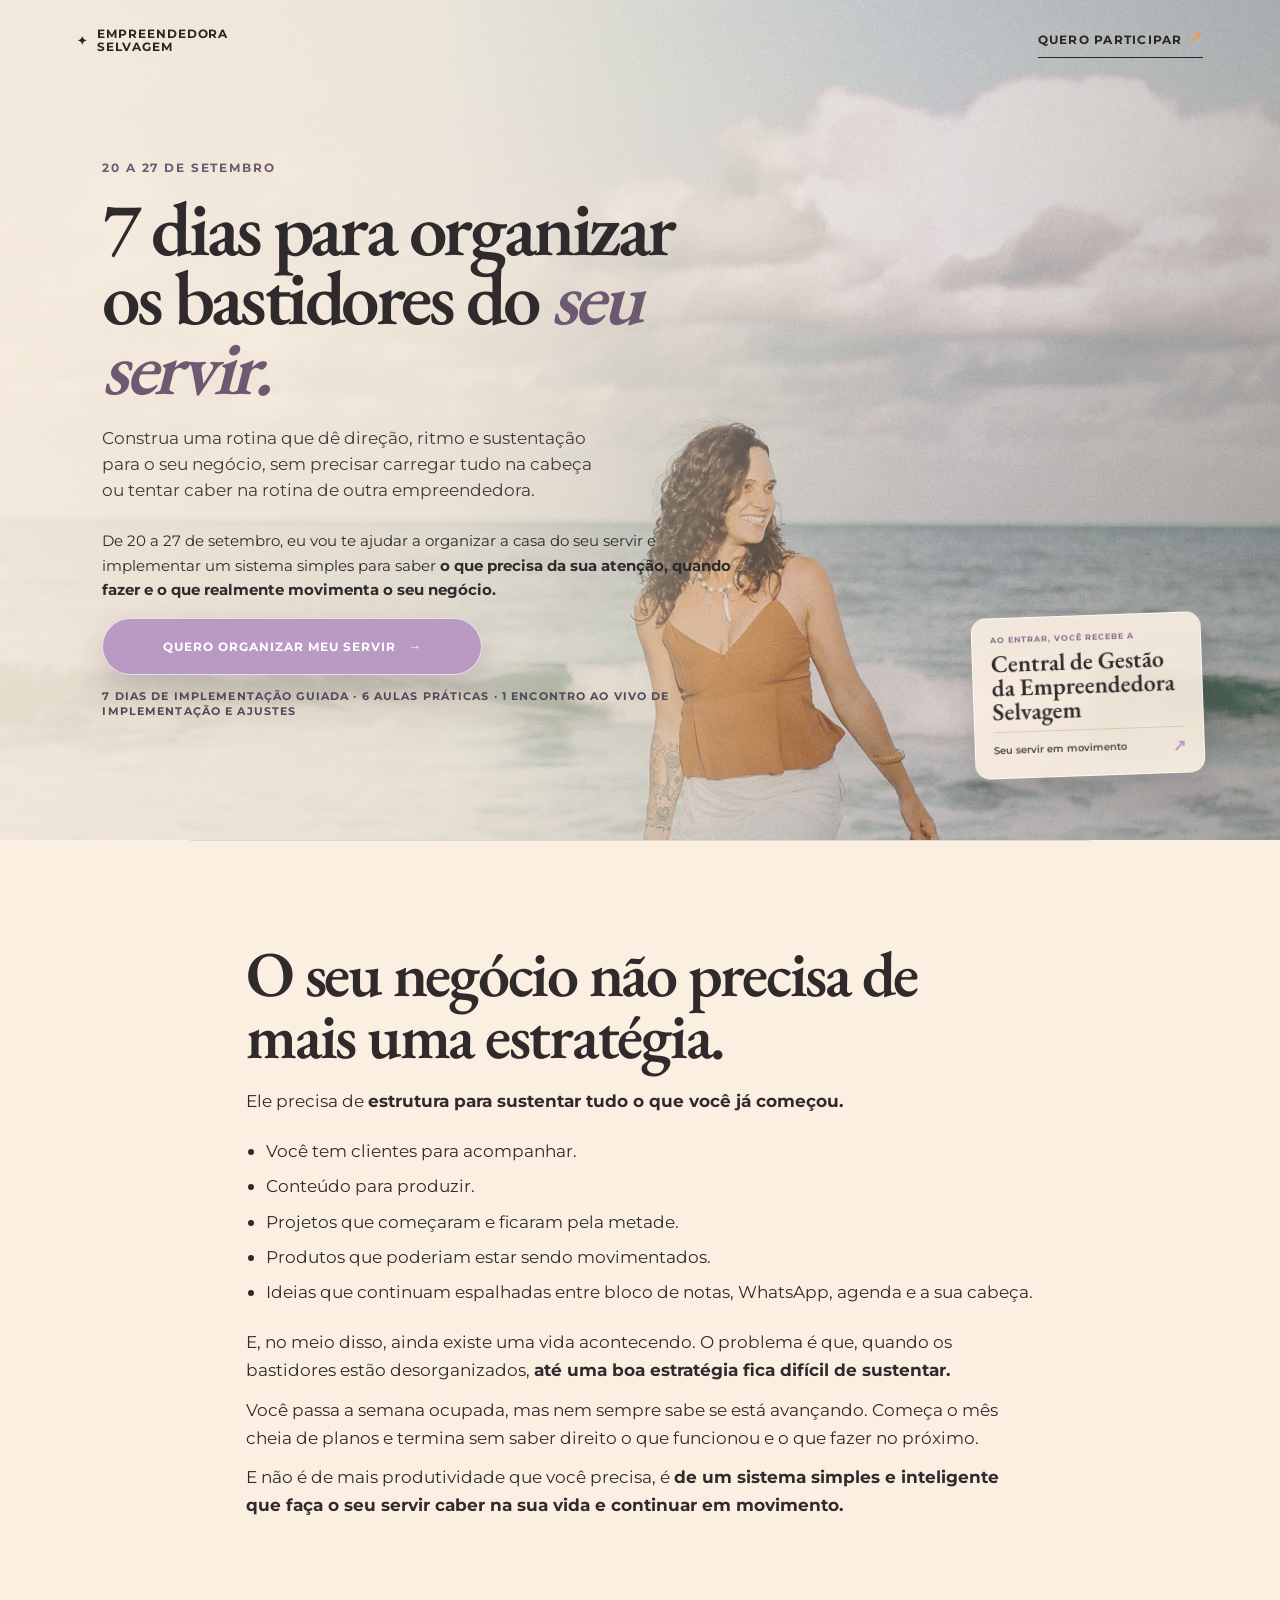
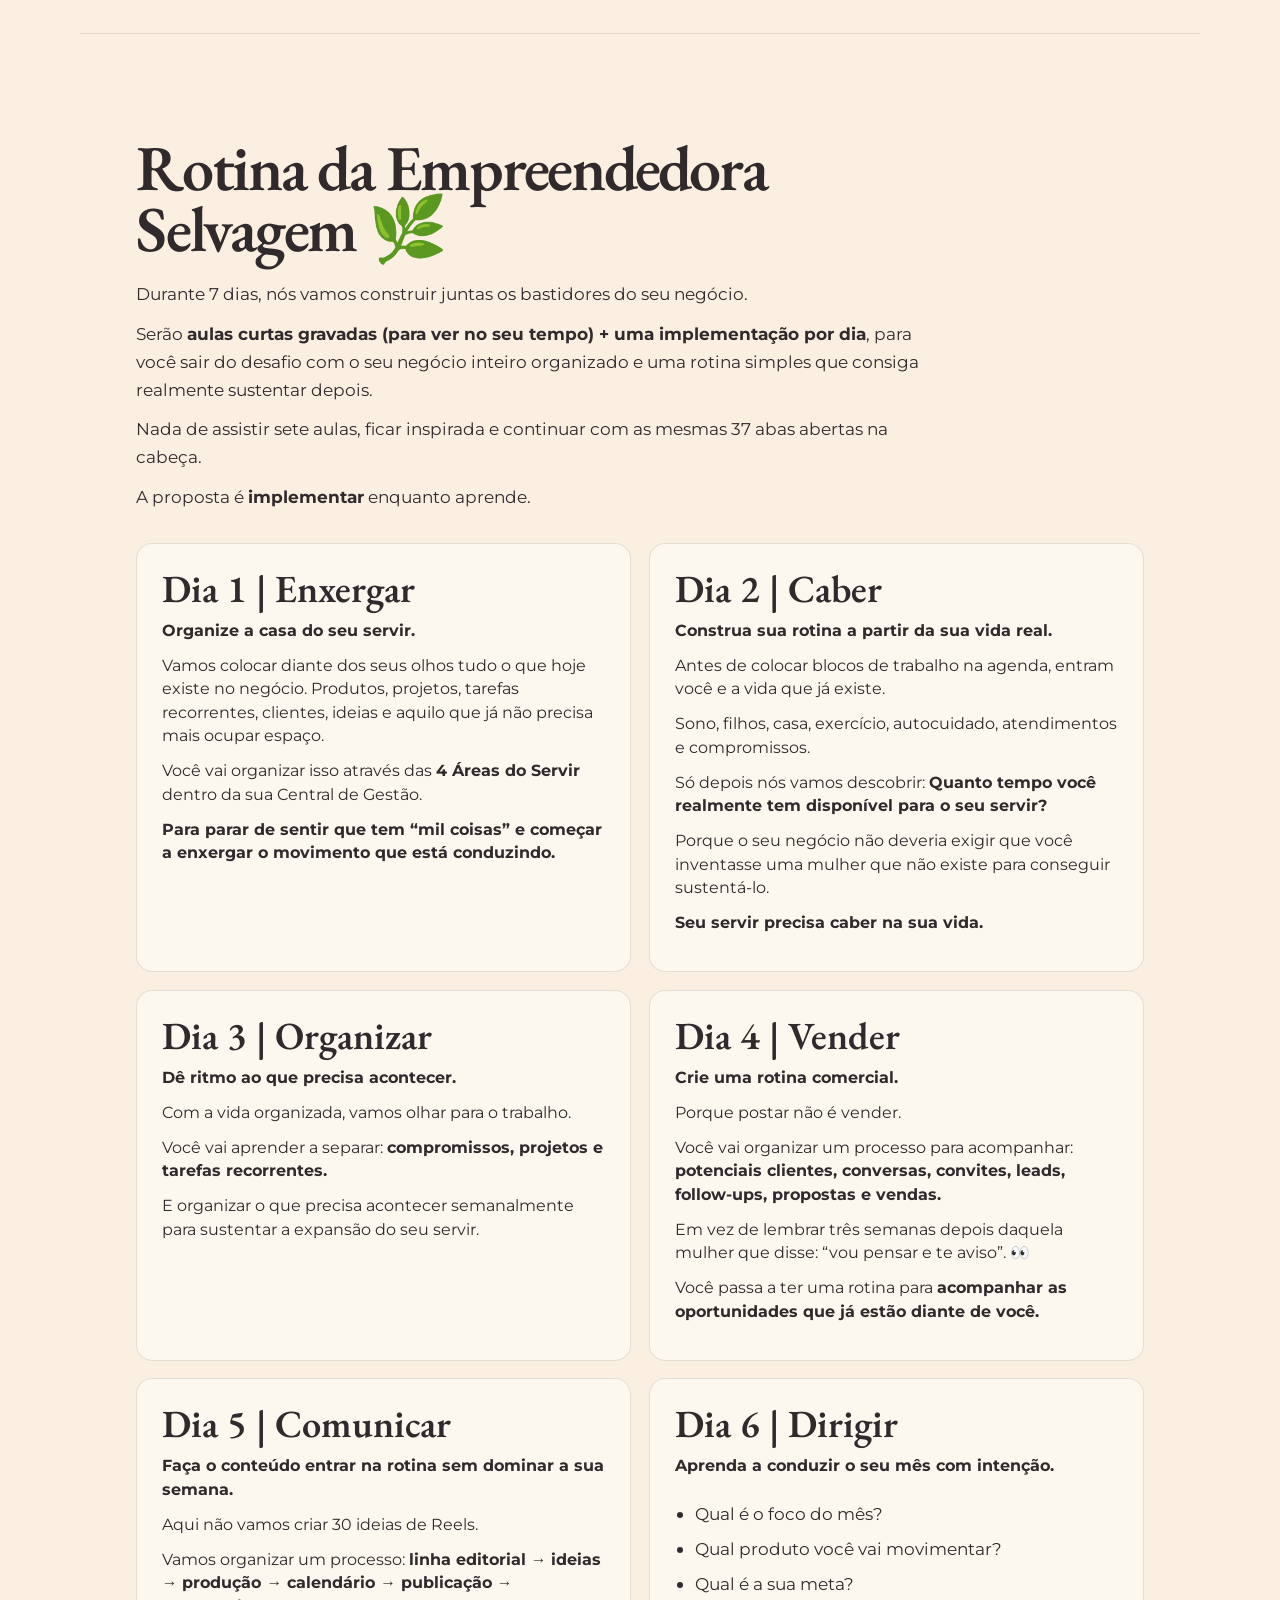
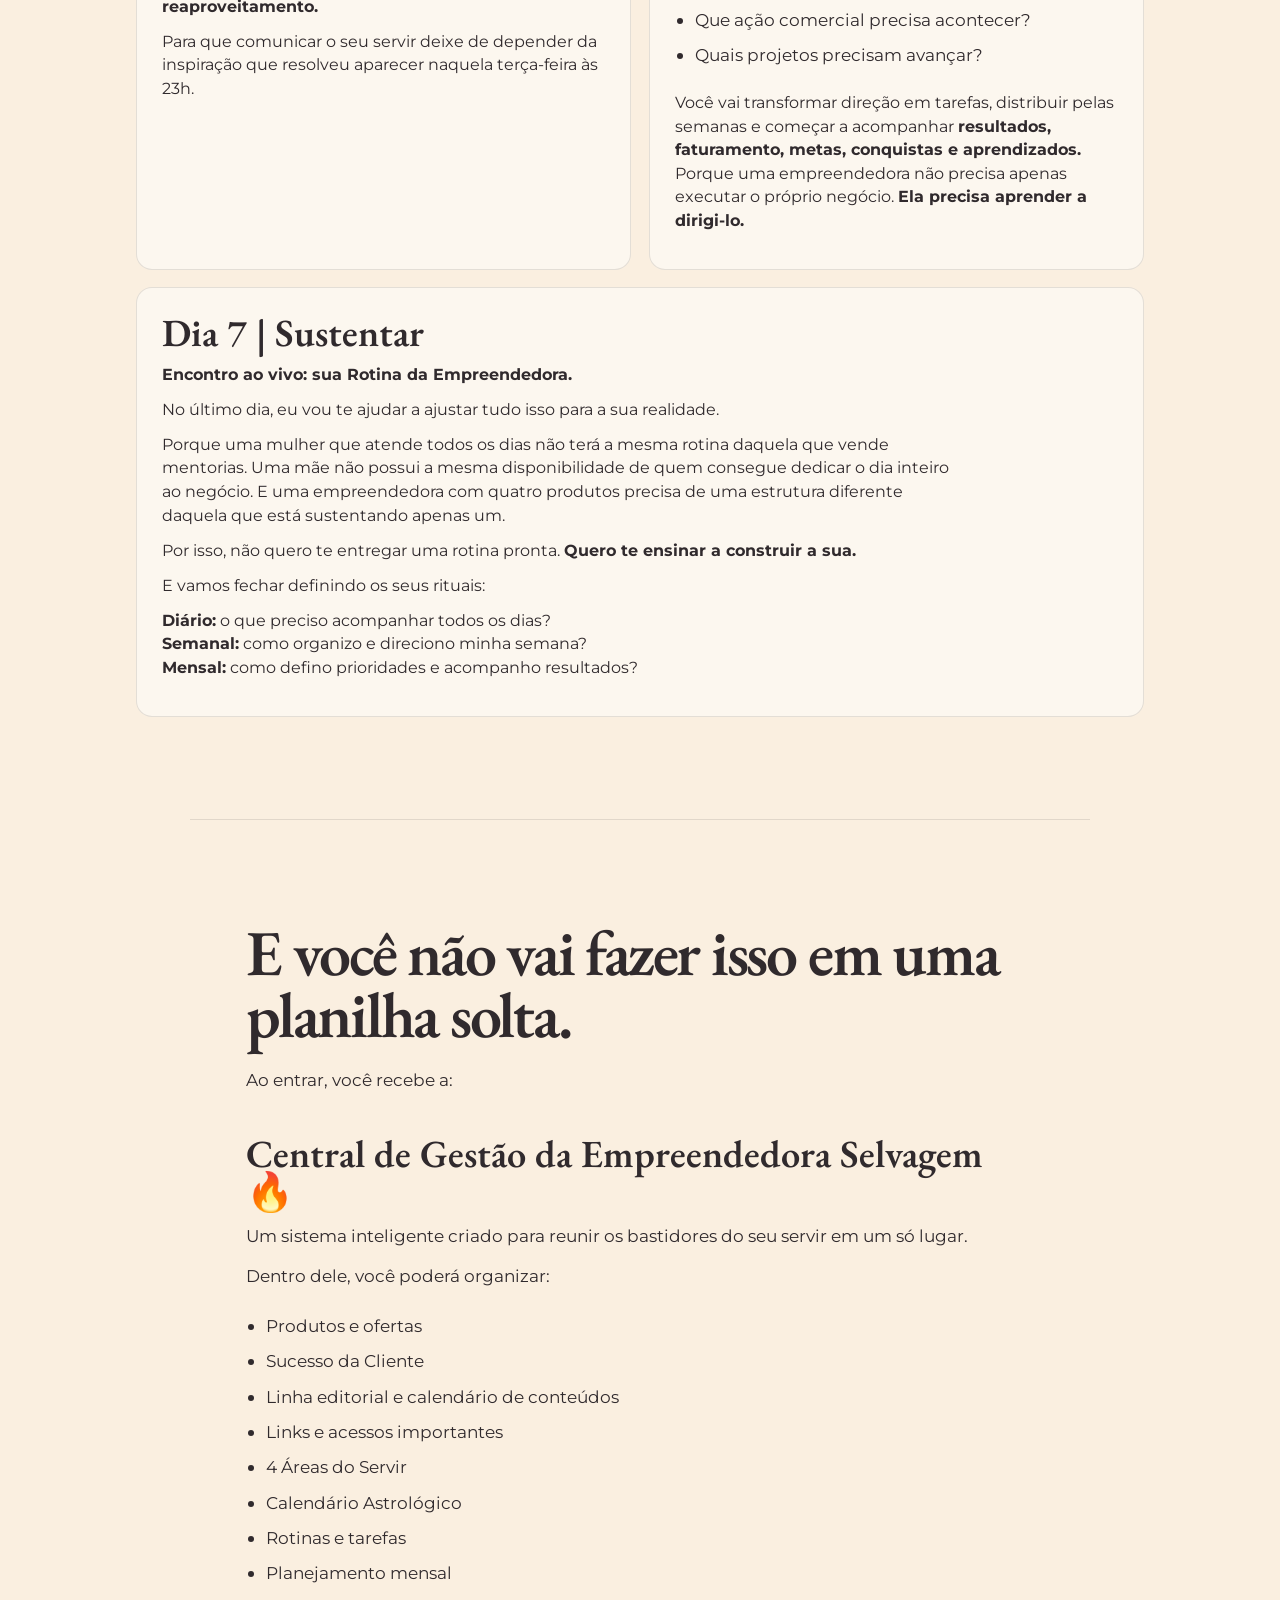
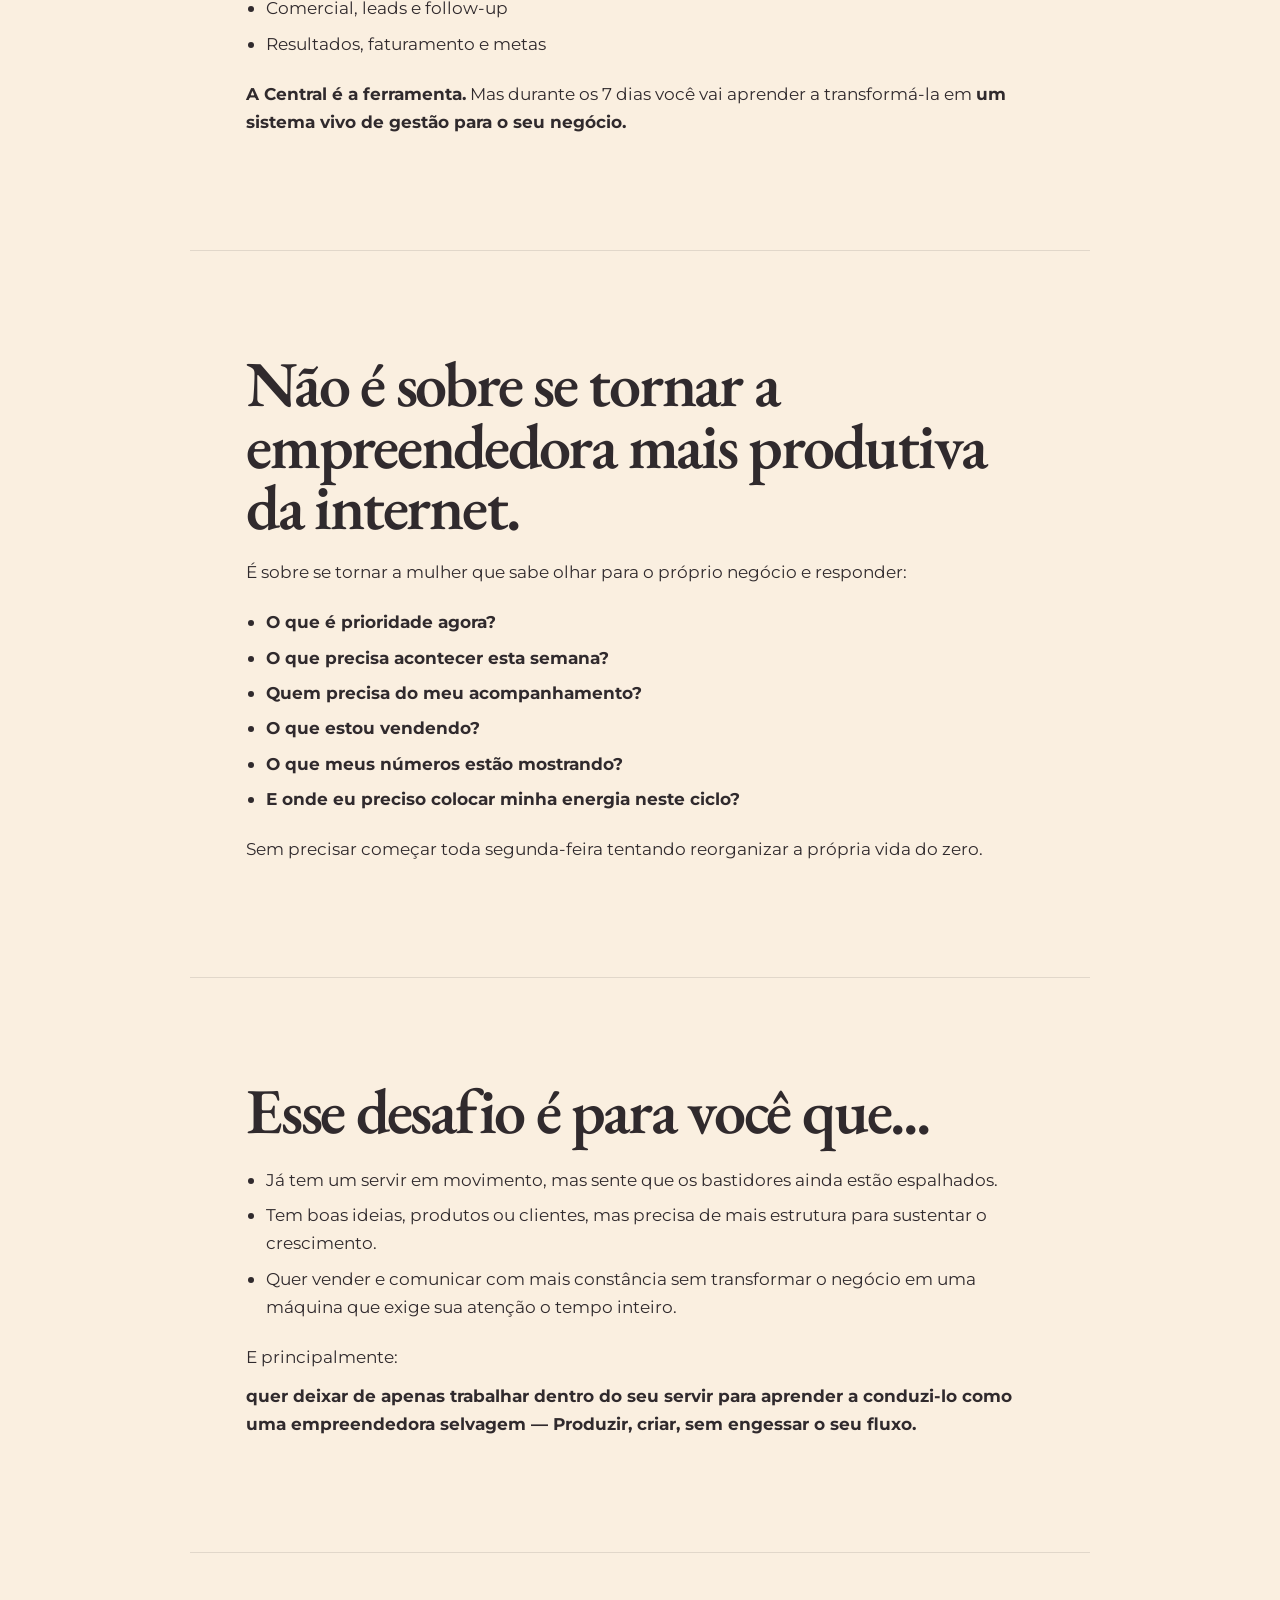
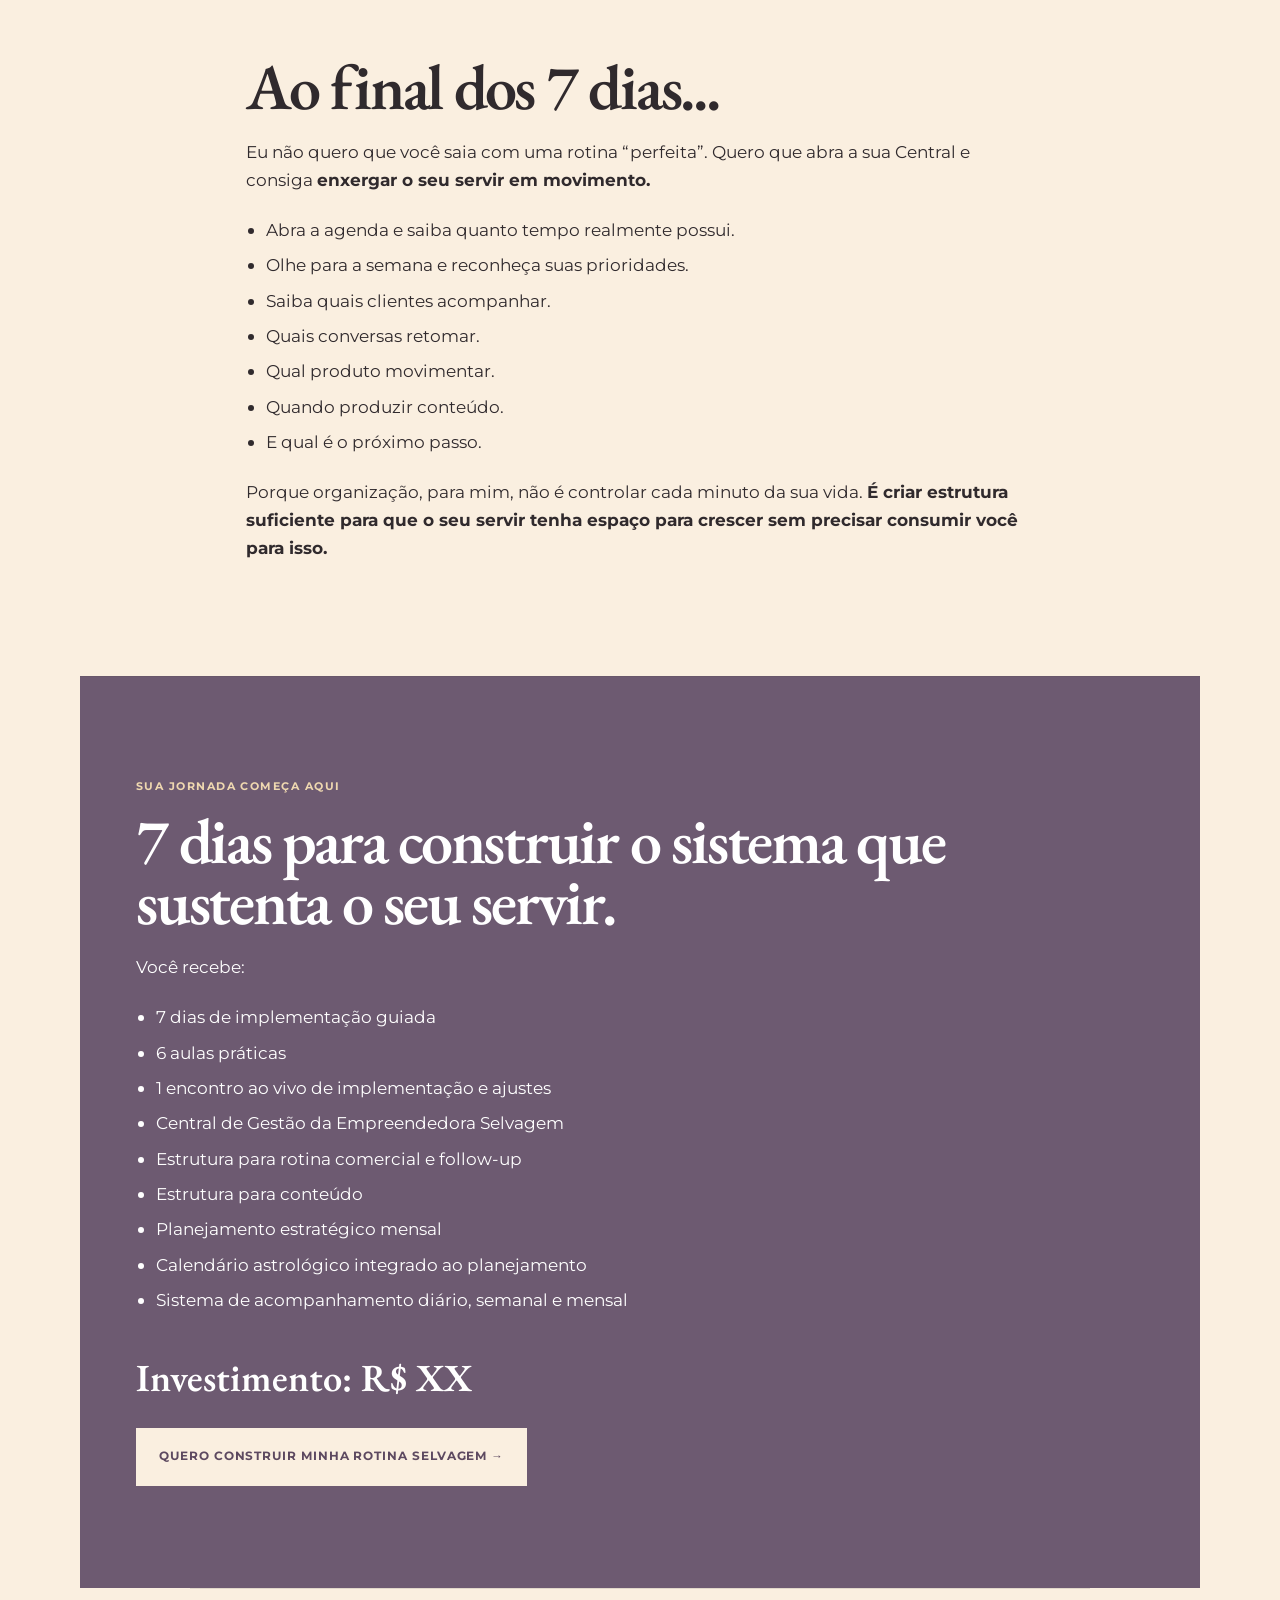
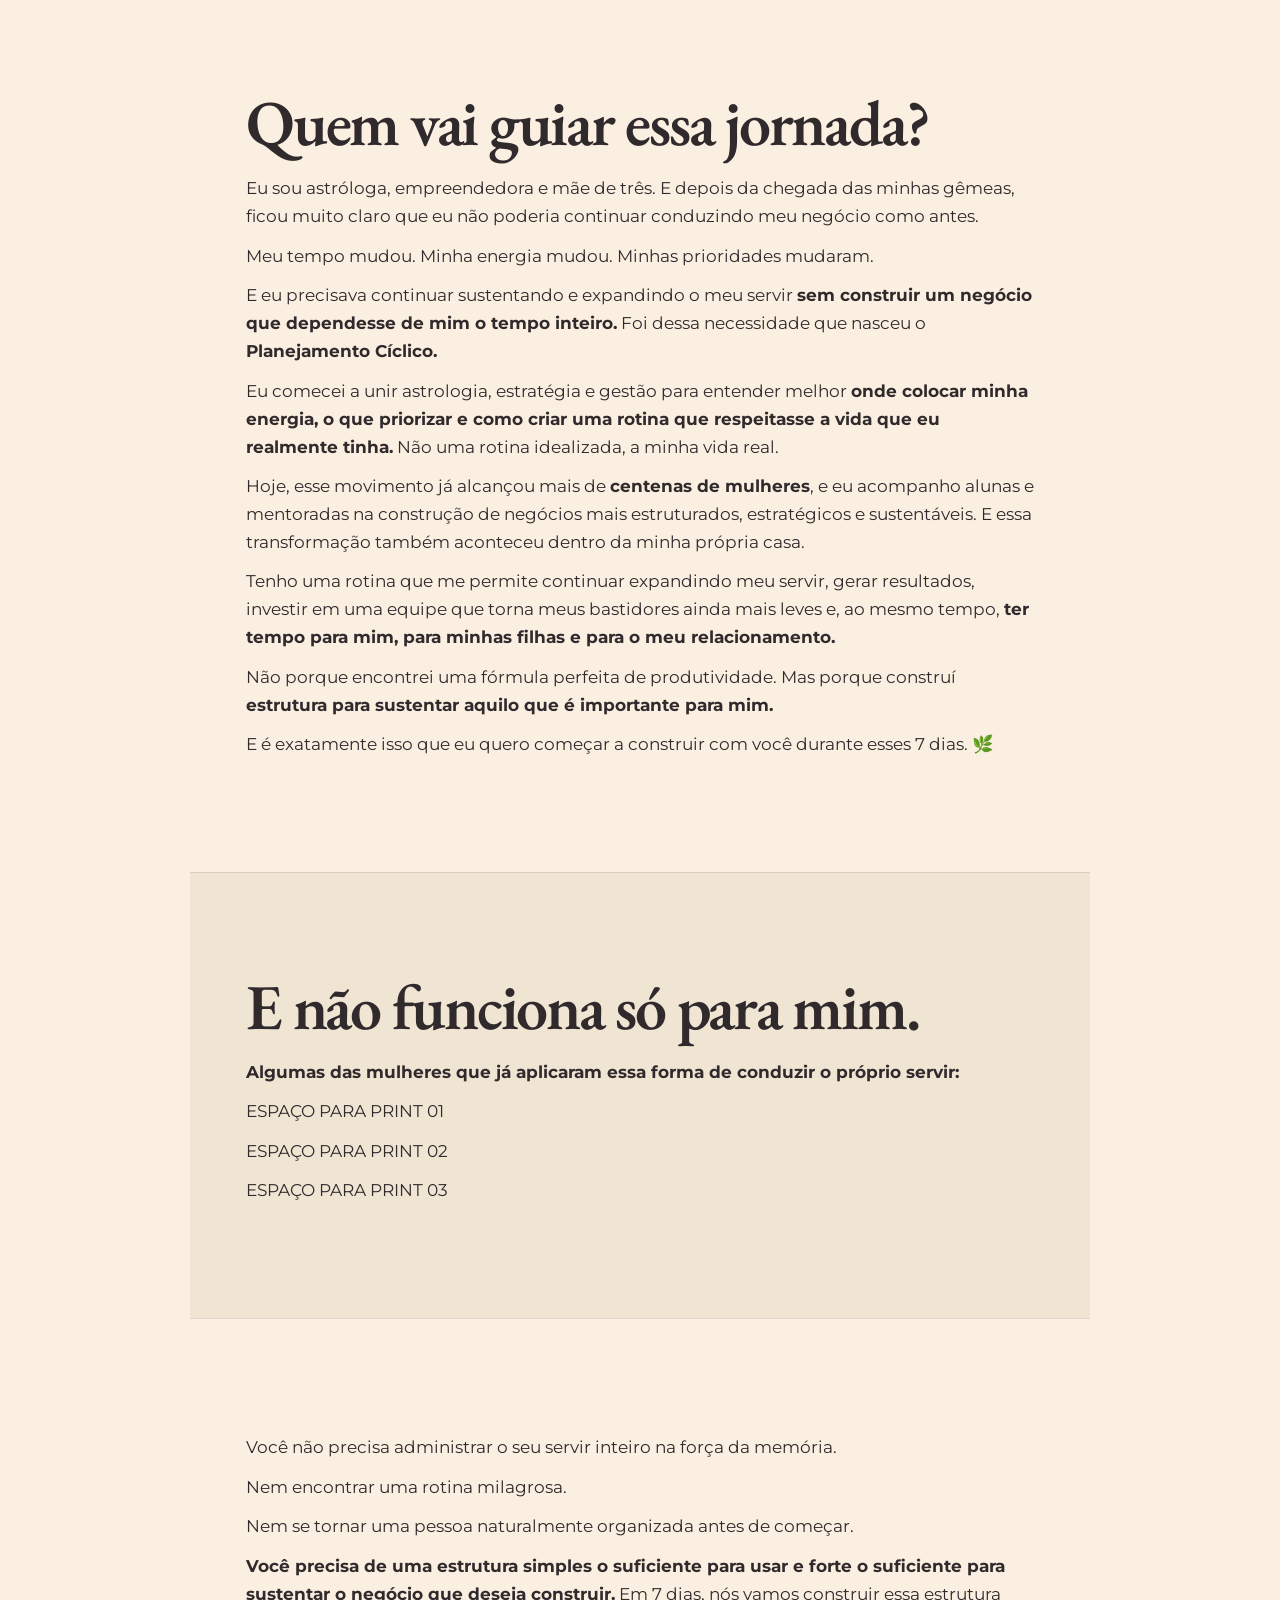
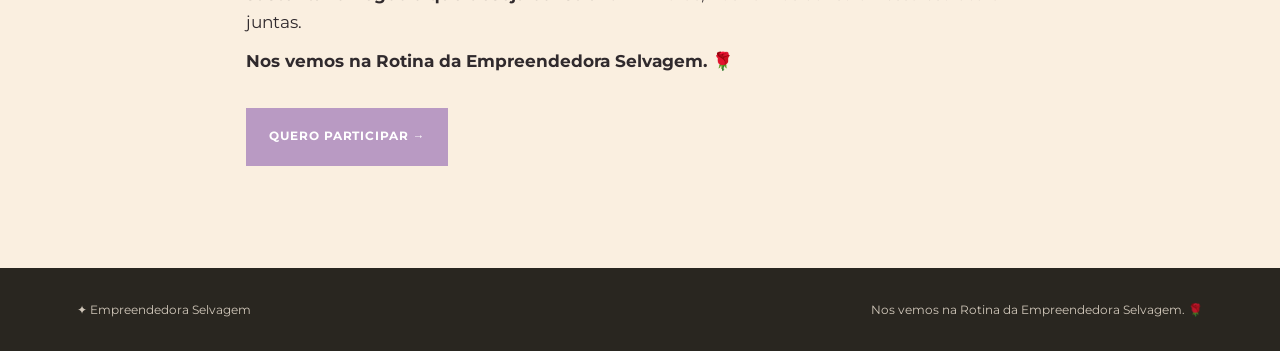
==== commit 3da9390c: "feat: expand V2 with complete official sales copy" ====
--- a/V2/index.html
+++ b/V2/index.html
@@ -219,6 +219,7 @@
     <p class="eyebrow">20 a 27 de setembro</p>
     <h1>7 dias para organizar os bastidores do <em>seu servir.</em></h1>
     <p class="hero-lead">Construa uma rotina que dê direção, ritmo e sustentação para o seu negócio, sem precisar carregar tudo na cabeça ou tentar caber na rotina de outra empreendedora.</p>
+    <p class="hero-detail">De 20 a 27 de setembro, eu vou te ajudar a organizar a casa do seu servir e implementar um sistema simples para saber <strong>o que precisa da sua atenção, quando fazer e o que realmente movimenta o seu negócio.</strong></p>
     <a class="button button-primary" href="#oferta">Quero organizar meu servir <span>→</span></a>
     <p class="hero-v2-access">7 dias de implementação guiada · 6 aulas práticas · 1 encontro ao vivo de implementação e ajustes</p>
   </div>
@@ -229,65 +230,95 @@
   </div>
 </section>
 
-    <section class="problem section narrow reveal">
-      <div class="problem-intro">
-        <h2>O seu negócio não precisa de mais uma estratégia.</h2>
-        <p>Ele precisa de <strong>estrutura para sustentar tudo o que você já começou.</strong></p>
-      </div>
-      <div class="problem-grid" role="list" aria-label="Sinais de bastidores espalhados">
-        <div class="problem-card" role="listitem"><span>01</span><p>Você tem clientes para acompanhar.</p></div>
-        <div class="problem-card" role="listitem"><span>02</span><p>Conteúdo para produzir.</p></div>
-        <div class="problem-card" role="listitem"><span>03</span><p>Projetos que começaram e ficaram pela metade.</p></div>
-        <div class="problem-card" role="listitem"><span>04</span><p>Produtos que poderiam estar sendo movimentados.</p></div>
-        <div class="problem-card" role="listitem"><span>05</span><p>Ideias que continuam espalhadas entre bloco de notas, WhatsApp, agenda e a sua cabeça.</p></div>
-      </div>
-      <div class="problem-resolution">
-        <i aria-hidden="true">✦</i>
-        <p class="closing-copy">E não é de mais produtividade que você precisa, é de <strong>um sistema simples e inteligente</strong> que faça o seu servir caber na sua vida e continuar em movimento.</p>
-      </div>
-      <div class="problem-to-journey" aria-hidden="true"><span></span><i>✦</i><span></span></div>
-    </section>
-
-    <section class="journey section journey-viewport" id="jornada">
-      <div class="journey-layout">
-      <div class="section-intro reveal"><h2>Durante 7 dias, nós vamos construir juntas os bastidores do seu negócio.</h2><p>Serão <strong>aulas curtas gravadas (para ver no seu tempo) + uma implementação por dia</strong>, para você sair do desafio com o seu negócio inteiro organizado e uma rotina simples que consiga realmente sustentar depois.</p><p>A proposta é <strong>implementar</strong> enquanto aprende.</p></div>
-      <div class="days-grid">
-        <article class="day-card reveal"><span class="day-number">01</span><h3>Enxergar</h3><p>Organize a casa do seu servir. Vamos colocar diante dos seus olhos tudo o que hoje existe no negócio.</p></article>
-        <article class="day-card reveal"><span class="day-number">02</span><h3>Caber</h3><p>Construa sua rotina a partir da sua vida real. Antes de colocar blocos de trabalho na agenda, entram você e a vida que já existe.</p></article>
-        <article class="day-card reveal"><span class="day-number">03</span><h3>Organizar</h3><p>Dê ritmo ao que precisa acontecer. Você vai aprender a separar: compromissos, projetos e tarefas recorrentes.</p></article>
-        <article class="day-card reveal"><span class="day-number">04</span><h3>Vender</h3><p>Crie uma rotina comercial. Você passa a ter uma rotina para acompanhar as oportunidades que já estão diante de você.</p></article>
-        <article class="day-card reveal"><span class="day-number">05</span><h3>Comunicar</h3><p>Faça o conteúdo entrar na rotina sem dominar a sua semana. Vamos organizar um processo: linha editorial → ideias → produção → calendário → publicação → reaproveitamento.</p></article>
-        <article class="day-card reveal"><span class="day-number">06</span><h3>Dirigir</h3><p>Aprenda a conduzir o seu mês com intenção. Uma empreendedora não precisa apenas executar o próprio negócio. Ela precisa aprender a dirigi-lo.</p></article>
-        <article class="day-card day-live reveal"><span class="day-number">07</span><p class="tag">Encontro ao vivo</p><h3>Sustentar</h3><p>No último dia, eu vou te ajudar a ajustar tudo isso para a sua realidade. Quero te ensinar a construir a sua rotina.</p></article>
-      </div>
-    
-      </div>
-    </section>
-
-    <section class="system section central-section" id="central">
-  <div class="system-copy reveal"><h2>E você não vai fazer isso em uma planilha solta.</h2><p>Ao entrar, você recebe a <strong>Central de Gestão da Empreendedora Selvagem</strong>.</p><p>Um sistema inteligente criado para reunir os bastidores do seu servir em um só lugar.</p><ul class="feature-list"><li>Produtos e ofertas</li><li>Sucesso da Cliente</li><li>Linha editorial e calendário de conteúdos</li><li>Links e acessos importantes</li><li>4 Áreas do Servir</li><li>Calendário Astrológico</li><li>Rotinas e tarefas</li><li>Planejamento mensal</li><li>Comercial, leads e follow-up</li><li>Resultados, faturamento e metas</li></ul><p class="note">A Central é a ferramenta. Mas durante os 7 dias você vai aprender a transformá-la em <strong>um sistema vivo de gestão para o seu negócio.</strong></p></div>
-  <div class="central-showcase reveal" aria-label="Mockups da Central de Gestão da Empreendedora Selvagem">
-    <div class="mockup-main">
-      <div class="mockup-bar"><span></span><span></span><span></span><b>Central de Gestão</b><em>•••</em></div>
-      <div class="mockup-body"><aside><strong>✦</strong><i class="active"></i><i></i><i></i><i></i><i></i></aside><div class="mockup-content"><p class="mock-kicker">VISÃO DO CICLO</p><h3>Seu servir em movimento</h3><div class="mock-stats"><div><small>Foco do mês</small><b>Direção</b></div><div><small>Próximo passo</small><b>Comunicar</b></div></div><div class="mock-progress"><span>Planejamento mensal</span><b>72%</b><i><u></u></i></div><div class="mock-columns"><div><small>Prioridades</small><p>✦ Conteúdo<br>✦ Comercial<br>✦ Clientes</p></div><div><small>Esta semana</small><p>03 ações<br>02 conversas<br>01 entrega</p></div></div></div></div>
-    </div>
-    <div class="mockup-float mockup-planner system-note" aria-label="Ritual da Semana"><small>RITUAL DA SEMANA</small><b>Planejar<br>com presença</b><span aria-hidden="true">✦</span></div>
-    <div class="mockup-float mockup-areas"><small>4 ÁREAS DO SERVIR</small><b>Organizar<br>para sustentar</b><div><i></i><i></i><i></i><i></i></div></div>
-    <div class="showcase-caption">Um sistema para tirar o negócio da cabeça<br>e colocar o próximo passo diante dos olhos.</div>
+<style>
+/* Estrutura longa: transcrição da página oficial de vendas. */
+.source-long{background:#FAEFE0;color:#302a2d}.source-section{max-width:1120px;margin:0 auto;padding:clamp(4.5rem,8vw,8.5rem) clamp(1.2rem,5vw,3.5rem);border-top:1px solid rgba(74,71,65,.14)}.source-section.narrow{max-width:900px}.source-section h2{max-width:840px;margin:0 0 1.3rem;font-family:'EB Garamond',Georgia,serif;font-size:clamp(2.55rem,5vw,4.7rem);line-height:.96;letter-spacing:-.035em}.source-section h3{margin:2.5rem 0 .7rem;font-family:'EB Garamond',Georgia,serif;font-size:clamp(1.8rem,3vw,2.65rem);line-height:1}.source-section h4{margin:1.5rem 0 .45rem;font:700 .72rem/1.3 Montserrat,'Trebuchet MS',sans-serif;letter-spacing:.11em;text-transform:uppercase;color:#806986}.source-section p,.source-section li{font-size:clamp(1rem,1.35vw,1.16rem);line-height:1.62}.source-section p{max-width:800px;margin:.72rem 0}.source-section ul{max-width:800px;margin:1.15rem 0;padding-left:1.25rem}.source-section li{padding:.23rem 0}.source-kicker{margin:0 0 1rem!important;font:700 .7rem/1.3 Montserrat,'Trebuchet MS',sans-serif!important;letter-spacing:.13em;text-transform:uppercase;color:#806986}.source-days{display:grid;grid-template-columns:repeat(2,minmax(0,1fr));gap:1.1rem;margin-top:2rem}.source-day{padding:1.55rem;background:rgba(255,255,255,.48);border:1px solid rgba(74,71,65,.14);border-radius:16px}.source-day:last-child{grid-column:1/-1}.source-day h3{margin:0 0 .7rem}.source-day p{font-size:.98rem;line-height:1.5}.source-cta{display:inline-flex;align-items:center;justify-content:center;min-height:58px;margin-top:1.3rem;padding:1rem 1.45rem;background:#B99AC3;color:#fff!important;text-decoration:none;font:700 .72rem/1 Montserrat,'Trebuchet MS',sans-serif;letter-spacing:.08em;text-transform:uppercase}.source-quote{padding:1.45rem 1.6rem;margin:1.5rem 0;background:#E8D9E9;border-left:3px solid #B99AC3}.source-offer{background:#6D5A71;color:#fff}.source-offer h2,.source-offer p,.source-offer li{color:#fff}.source-offer .source-kicker{color:#EFD8B0}.source-offer .source-cta{background:#FAEFE0;color:#5D4960!important}.source-proof{background:#F0E4D3}@media(max-width:700px){.source-days{grid-template-columns:1fr}.source-day:last-child{grid-column:auto}.source-section{padding:3.8rem 1.15rem}.source-section h2{font-size:2.65rem}.source-day{padding:1.25rem}}
+</style>
+<div class="source-long">
+<section class="source-section narrow">
+  <h2>O seu negócio não precisa de mais uma estratégia.</h2>
+  <p>Ele precisa de <strong>estrutura para sustentar tudo o que você já começou.</strong></p>
+  <ul>
+    <li>Você tem clientes para acompanhar.</li>
+    <li>Conteúdo para produzir.</li>
+    <li>Projetos que começaram e ficaram pela metade.</li>
+    <li>Produtos que poderiam estar sendo movimentados.</li>
+    <li>Ideias que continuam espalhadas entre bloco de notas, WhatsApp, agenda e a sua cabeça.</li>
+  </ul>
+  <p>E, no meio disso, ainda existe uma vida acontecendo. O problema é que, quando os bastidores estão desorganizados, <strong>até uma boa estratégia fica difícil de sustentar.</strong></p>
+  <p>Você passa a semana ocupada, mas nem sempre sabe se está avançando. Começa o mês cheia de planos e termina sem saber direito o que funcionou e o que fazer no próximo.</p>
+  <p>E não é de mais produtividade que você precisa, é <strong>de um sistema simples e inteligente que faça o seu servir caber na sua vida e continuar em movimento.</strong></p>
+</section>
+
+<section class="source-section">
+  <h2>Rotina da Empreendedora Selvagem 🌿</h2>
+  <p>Durante 7 dias, nós vamos construir juntas os bastidores do seu negócio.</p>
+  <p>Serão <strong>aulas curtas gravadas (para ver no seu tempo) + uma implementação por dia</strong>, para você sair do desafio com o seu negócio inteiro organizado e uma rotina simples que consiga realmente sustentar depois.</p>
+  <p>Nada de assistir sete aulas, ficar inspirada e continuar com as mesmas 37 abas abertas na cabeça.</p>
+  <p>A proposta é <strong>implementar</strong> enquanto aprende.</p>
+  <div class="source-days">
+    <article class="source-day"><h3>Dia 1 | Enxergar</h3><p><strong>Organize a casa do seu servir.</strong></p><p>Vamos colocar diante dos seus olhos tudo o que hoje existe no negócio. Produtos, projetos, tarefas recorrentes, clientes, ideias e aquilo que já não precisa mais ocupar espaço.</p><p>Você vai organizar isso através das <strong>4 Áreas do Servir</strong> dentro da sua Central de Gestão.</p><p><strong>Para parar de sentir que tem “mil coisas” e começar a enxergar o movimento que está conduzindo.</strong></p></article>
+    <article class="source-day"><h3>Dia 2 | Caber</h3><p><strong>Construa sua rotina a partir da sua vida real.</strong></p><p>Antes de colocar blocos de trabalho na agenda, entram você e a vida que já existe.</p><p>Sono, filhos, casa, exercício, autocuidado, atendimentos e compromissos.</p><p>Só depois nós vamos descobrir: <strong>Quanto tempo você realmente tem disponível para o seu servir?</strong></p><p>Porque o seu negócio não deveria exigir que você inventasse uma mulher que não existe para conseguir sustentá-lo.</p><p><strong>Seu servir precisa caber na sua vida.</strong></p></article>
+    <article class="source-day"><h3>Dia 3 | Organizar</h3><p><strong>Dê ritmo ao que precisa acontecer.</strong></p><p>Com a vida organizada, vamos olhar para o trabalho.</p><p>Você vai aprender a separar: <strong>compromissos, projetos e tarefas recorrentes.</strong></p><p>E organizar o que precisa acontecer semanalmente para sustentar a expansão do seu servir.</p></article>
+    <article class="source-day"><h3>Dia 4 | Vender</h3><p><strong>Crie uma rotina comercial.</strong></p><p>Porque postar não é vender.</p><p>Você vai organizar um processo para acompanhar: <strong>potenciais clientes, conversas, convites, leads, follow-ups, propostas e vendas.</strong></p><p>Em vez de lembrar três semanas depois daquela mulher que disse: “vou pensar e te aviso”. 👀</p><p>Você passa a ter uma rotina para <strong>acompanhar as oportunidades que já estão diante de você.</strong></p></article>
+    <article class="source-day"><h3>Dia 5 | Comunicar</h3><p><strong>Faça o conteúdo entrar na rotina sem dominar a sua semana.</strong></p><p>Aqui não vamos criar 30 ideias de Reels.</p><p>Vamos organizar um processo: <strong>linha editorial → ideias → produção → calendário → publicação → reaproveitamento.</strong></p><p>Para que comunicar o seu servir deixe de depender da inspiração que resolveu aparecer naquela terça-feira às 23h.</p></article>
+    <article class="source-day"><h3>Dia 6 | Dirigir</h3><p><strong>Aprenda a conduzir o seu mês com intenção.</strong></p><ul><li>Qual é o foco do mês?</li><li>Qual produto você vai movimentar?</li><li>Qual é a sua meta?</li><li>Que ação comercial precisa acontecer?</li><li>Quais projetos precisam avançar?</li></ul><p>Você vai transformar direção em tarefas, distribuir pelas semanas e começar a acompanhar <strong>resultados, faturamento, metas, conquistas e aprendizados.</strong> Porque uma empreendedora não precisa apenas executar o próprio negócio. <strong>Ela precisa aprender a dirigi-lo.</strong></p></article>
+    <article class="source-day"><h3>Dia 7 | Sustentar</h3><p><strong>Encontro ao vivo: sua Rotina da Empreendedora.</strong></p><p>No último dia, eu vou te ajudar a ajustar tudo isso para a sua realidade.</p><p>Porque uma mulher que atende todos os dias não terá a mesma rotina daquela que vende mentorias. Uma mãe não possui a mesma disponibilidade de quem consegue dedicar o dia inteiro ao negócio. E uma empreendedora com quatro produtos precisa de uma estrutura diferente daquela que está sustentando apenas um.</p><p>Por isso, não quero te entregar uma rotina pronta. <strong>Quero te ensinar a construir a sua.</strong></p><p>E vamos fechar definindo os seus rituais:</p><p><strong>Diário:</strong> o que preciso acompanhar todos os dias?<br><strong>Semanal:</strong> como organizo e direciono minha semana?<br><strong>Mensal:</strong> como defino prioridades e acompanho resultados?</p></article>
   </div>
 </section>
 
-    <section class="audience section narrow reveal"><h2>Esse desafio é para você que já tem um servir em movimento, mas sente que os bastidores ainda estão espalhados.</h2><div class="checks"><p>✓ Já tem boas ideias, produtos ou clientes, mas precisa de mais estrutura para sustentar o crescimento.</p><p>✓ Quer vender e comunicar com mais constância sem transformar o negócio em uma máquina que exige sua atenção o tempo inteiro.</p><p>✓ Quer deixar de apenas trabalhar dentro do seu servir para aprender a conduzi-lo como uma empreendedora selvagem — produzir, criar, sem engessar o seu fluxo.</p></div></section>
-
-    <section class="transformation section reveal"><div><h2>Eu não quero que você saia com uma rotina “perfeita”.</h2><p>Quero que abra a sua Central e consiga <strong>enxergar o seu servir em movimento.</strong></p></div><div class="quote-box"><p>“Organização, para mim, não é controlar cada minuto da sua vida. É criar estrutura suficiente para que o seu servir tenha espaço para crescer sem precisar consumir você para isso.”</p></div></section>
-
-    <section class="offer section" id="oferta"><div class="offer-card reveal"><h2>7 dias para construir o sistema que sustenta o seu servir.</h2><div class="offer-columns"><ul><li>7 dias de implementação guiada</li><li>6 aulas práticas</li><li>1 encontro ao vivo de implementação e ajustes</li><li>Central de Gestão da Empreendedora Selvagem</li><li>Estrutura para rotina comercial e follow-up</li></ul><ul><li>Estrutura para conteúdo</li><li>Planejamento estratégico mensal</li><li>Calendário astrológico integrado ao planejamento</li><li>Sistema de acompanhamento diário, semanal e mensal</li></ul></div><div class="price-placeholder"><span>Investimento</span><strong>R$ XX</strong></div><a class="button button-light" href="#contato">Quero construir minha rotina selvagem <span>→</span></a></div></section>
-
-    <section class="about section narrow reveal"><div class="about-photo"><img src="[data-uri]" alt="Mulheres reunidas em uma experiência da comunidade"></div><div class="about-copy"><h2>Quem vai guiar essa jornada?</h2><p>Eu sou astróloga, empreendedora e mãe de três. E depois da chegada das minhas gêmeas, ficou muito claro que eu não poderia continuar conduzindo meu negócio como antes.</p><p>Meu tempo mudou. Minha energia mudou. Minhas prioridades mudaram.</p><p>E eu precisava continuar sustentando e expandindo o meu servir <strong>sem construir um negócio que dependesse de mim o tempo inteiro.</strong></p><p>Foi dessa necessidade que nasceu o <strong>Planejamento Cíclico.</strong></p><p>Eu comecei a unir astrologia, estratégia e gestão para entender melhor <strong>onde colocar minha energia, o que priorizar e como criar uma rotina que respeitasse a vida que eu realmente tinha.</strong></p><p class="signature">Mariana ✦</p></div></section>
-
-    <section class="proof section narrow" id="depoimentos"><h2>E não funciona só para mim.</h2><p>Algumas das mulheres que já aplicaram essa forma de conduzir o próprio servir:</p><div class="testimonial-placeholder"><span>ESPAÇO PARA PRINT 01</span><p>ESPAÇO PARA PRINT 02</p><p>ESPAÇO PARA PRINT 03</p></div></section>
-
-    <section class="faq closing section narrow" id="contato"><p>Você não precisa administrar o seu servir inteiro na força da memória.</p><p>Nem encontrar uma rotina milagrosa.</p><p>Nem se tornar uma pessoa naturalmente organizada antes de começar.</p><p><strong>Você precisa de uma estrutura simples o suficiente para usar e forte o suficiente para sustentar o negócio que deseja construir.</strong> Em 7 dias, nós vamos construir essa estrutura juntas.</p><p><strong>Nos vemos na Rotina da Empreendedora Selvagem. 🌹</strong></p></section>
+<section class="source-section narrow">
+  <h2>E você não vai fazer isso em uma planilha solta.</h2>
+  <p>Ao entrar, você recebe a:</p><h3>Central de Gestão da Empreendedora Selvagem 🔥</h3>
+  <p>Um sistema inteligente criado para reunir os bastidores do seu servir em um só lugar.</p>
+  <p>Dentro dele, você poderá organizar:</p>
+  <ul><li>Produtos e ofertas</li><li>Sucesso da Cliente</li><li>Linha editorial e calendário de conteúdos</li><li>Links e acessos importantes</li><li>4 Áreas do Servir</li><li>Calendário Astrológico</li><li>Rotinas e tarefas</li><li>Planejamento mensal</li><li>Comercial, leads e follow-up</li><li>Resultados, faturamento e metas</li></ul>
+  <p><strong>A Central é a ferramenta.</strong> Mas durante os 7 dias você vai aprender a transformá-la em <strong>um sistema vivo de gestão para o seu negócio.</strong></p>
+</section>
+
+<section class="source-section narrow">
+ <h2>Não é sobre se tornar a empreendedora mais produtiva da internet.</h2>
+ <p>É sobre se tornar a mulher que sabe olhar para o próprio negócio e responder:</p>
+ <ul><li><strong>O que é prioridade agora?</strong></li><li><strong>O que precisa acontecer esta semana?</strong></li><li><strong>Quem precisa do meu acompanhamento?</strong></li><li><strong>O que estou vendendo?</strong></li><li><strong>O que meus números estão mostrando?</strong></li><li><strong>E onde eu preciso colocar minha energia neste ciclo?</strong></li></ul>
+ <p>Sem precisar começar toda segunda-feira tentando reorganizar a própria vida do zero.</p>
+</section>
+
+<section class="source-section narrow">
+ <h2>Esse desafio é para você que...</h2>
+ <ul><li>Já tem um servir em movimento, mas sente que os bastidores ainda estão espalhados.</li><li>Tem boas ideias, produtos ou clientes, mas precisa de mais estrutura para sustentar o crescimento.</li><li>Quer vender e comunicar com mais constância sem transformar o negócio em uma máquina que exige sua atenção o tempo inteiro.</li></ul>
+ <p>E principalmente:</p><p><strong>quer deixar de apenas trabalhar dentro do seu servir para aprender a conduzi-lo como uma empreendedora selvagem — Produzir, criar, sem engessar o seu fluxo.</strong></p>
+</section>
+
+<section class="source-section narrow">
+ <h2>Ao final dos 7 dias...</h2>
+ <p>Eu não quero que você saia com uma rotina “perfeita”. Quero que abra a sua Central e consiga <strong>enxergar o seu servir em movimento.</strong></p>
+ <ul><li>Abra a agenda e saiba quanto tempo realmente possui.</li><li>Olhe para a semana e reconheça suas prioridades.</li><li>Saiba quais clientes acompanhar.</li><li>Quais conversas retomar.</li><li>Qual produto movimentar.</li><li>Quando produzir conteúdo.</li><li>E qual é o próximo passo.</li></ul>
+ <p>Porque organização, para mim, não é controlar cada minuto da sua vida. <strong>É criar estrutura suficiente para que o seu servir tenha espaço para crescer sem precisar consumir você para isso.</strong></p>
+</section>
+
+<section class="source-section source-offer" id="oferta">
+ <p class="source-kicker">Sua jornada começa aqui</p><h2>7 dias para construir o sistema que sustenta o seu servir.</h2>
+ <p>Você recebe:</p><ul><li>7 dias de implementação guiada</li><li>6 aulas práticas</li><li>1 encontro ao vivo de implementação e ajustes</li><li>Central de Gestão da Empreendedora Selvagem</li><li>Estrutura para rotina comercial e follow-up</li><li>Estrutura para conteúdo</li><li>Planejamento estratégico mensal</li><li>Calendário astrológico integrado ao planejamento</li><li>Sistema de acompanhamento diário, semanal e mensal</li></ul>
+ <h3>Investimento: R$ XX</h3><a class="source-cta" href="#contato">Quero construir minha rotina selvagem →</a>
+</section>
+
+<section class="source-section narrow">
+ <h2>Quem vai guiar essa jornada?</h2>
+ <p>Eu sou astróloga, empreendedora e mãe de três. E depois da chegada das minhas gêmeas, ficou muito claro que eu não poderia continuar conduzindo meu negócio como antes.</p>
+ <p>Meu tempo mudou. Minha energia mudou. Minhas prioridades mudaram.</p>
+ <p>E eu precisava continuar sustentando e expandindo o meu servir <strong>sem construir um negócio que dependesse de mim o tempo inteiro.</strong> Foi dessa necessidade que nasceu o <strong>Planejamento Cíclico.</strong></p>
+ <p>Eu comecei a unir astrologia, estratégia e gestão para entender melhor <strong>onde colocar minha energia, o que priorizar e como criar uma rotina que respeitasse a vida que eu realmente tinha.</strong> Não uma rotina idealizada, a minha vida real.</p>
+ <p>Hoje, esse movimento já alcançou mais de <strong>centenas de mulheres</strong>, e eu acompanho alunas e mentoradas na construção de negócios mais estruturados, estratégicos e sustentáveis. E essa transformação também aconteceu dentro da minha própria casa.</p>
+ <p>Tenho uma rotina que me permite continuar expandindo meu servir, gerar resultados, investir em uma equipe que torna meus bastidores ainda mais leves e, ao mesmo tempo, <strong>ter tempo para mim, para minhas filhas e para o meu relacionamento.</strong></p>
+ <p>Não porque encontrei uma fórmula perfeita de produtividade. Mas porque construí <strong>estrutura para sustentar aquilo que é importante para mim.</strong></p>
+ <p>E é exatamente isso que eu quero começar a construir com você durante esses 7 dias. 🌿</p>
+</section>
+
+<section class="source-section source-proof narrow"><h2>E não funciona só para mim.</h2><p><strong>Algumas das mulheres que já aplicaram essa forma de conduzir o próprio servir:</strong></p><p>ESPAÇO PARA PRINT 01</p><p>ESPAÇO PARA PRINT 02</p><p>ESPAÇO PARA PRINT 03</p></section>
+
+<section class="source-section narrow" id="contato"><p>Você não precisa administrar o seu servir inteiro na força da memória.</p><p>Nem encontrar uma rotina milagrosa.</p><p>Nem se tornar uma pessoa naturalmente organizada antes de começar.</p><p><strong>Você precisa de uma estrutura simples o suficiente para usar e forte o suficiente para sustentar o negócio que deseja construir.</strong> Em 7 dias, nós vamos construir essa estrutura juntas.</p><p><strong>Nos vemos na Rotina da Empreendedora Selvagem. 🌹</strong></p><a class="source-cta" href="#oferta">Quero participar →</a></section>
+</div>
+
   </main>
 
   <footer class="site-footer"><p>✦ Empreendedora Selvagem</p><p>Nos vemos na Rotina da Empreendedora Selvagem. 🌹</p></footer>
